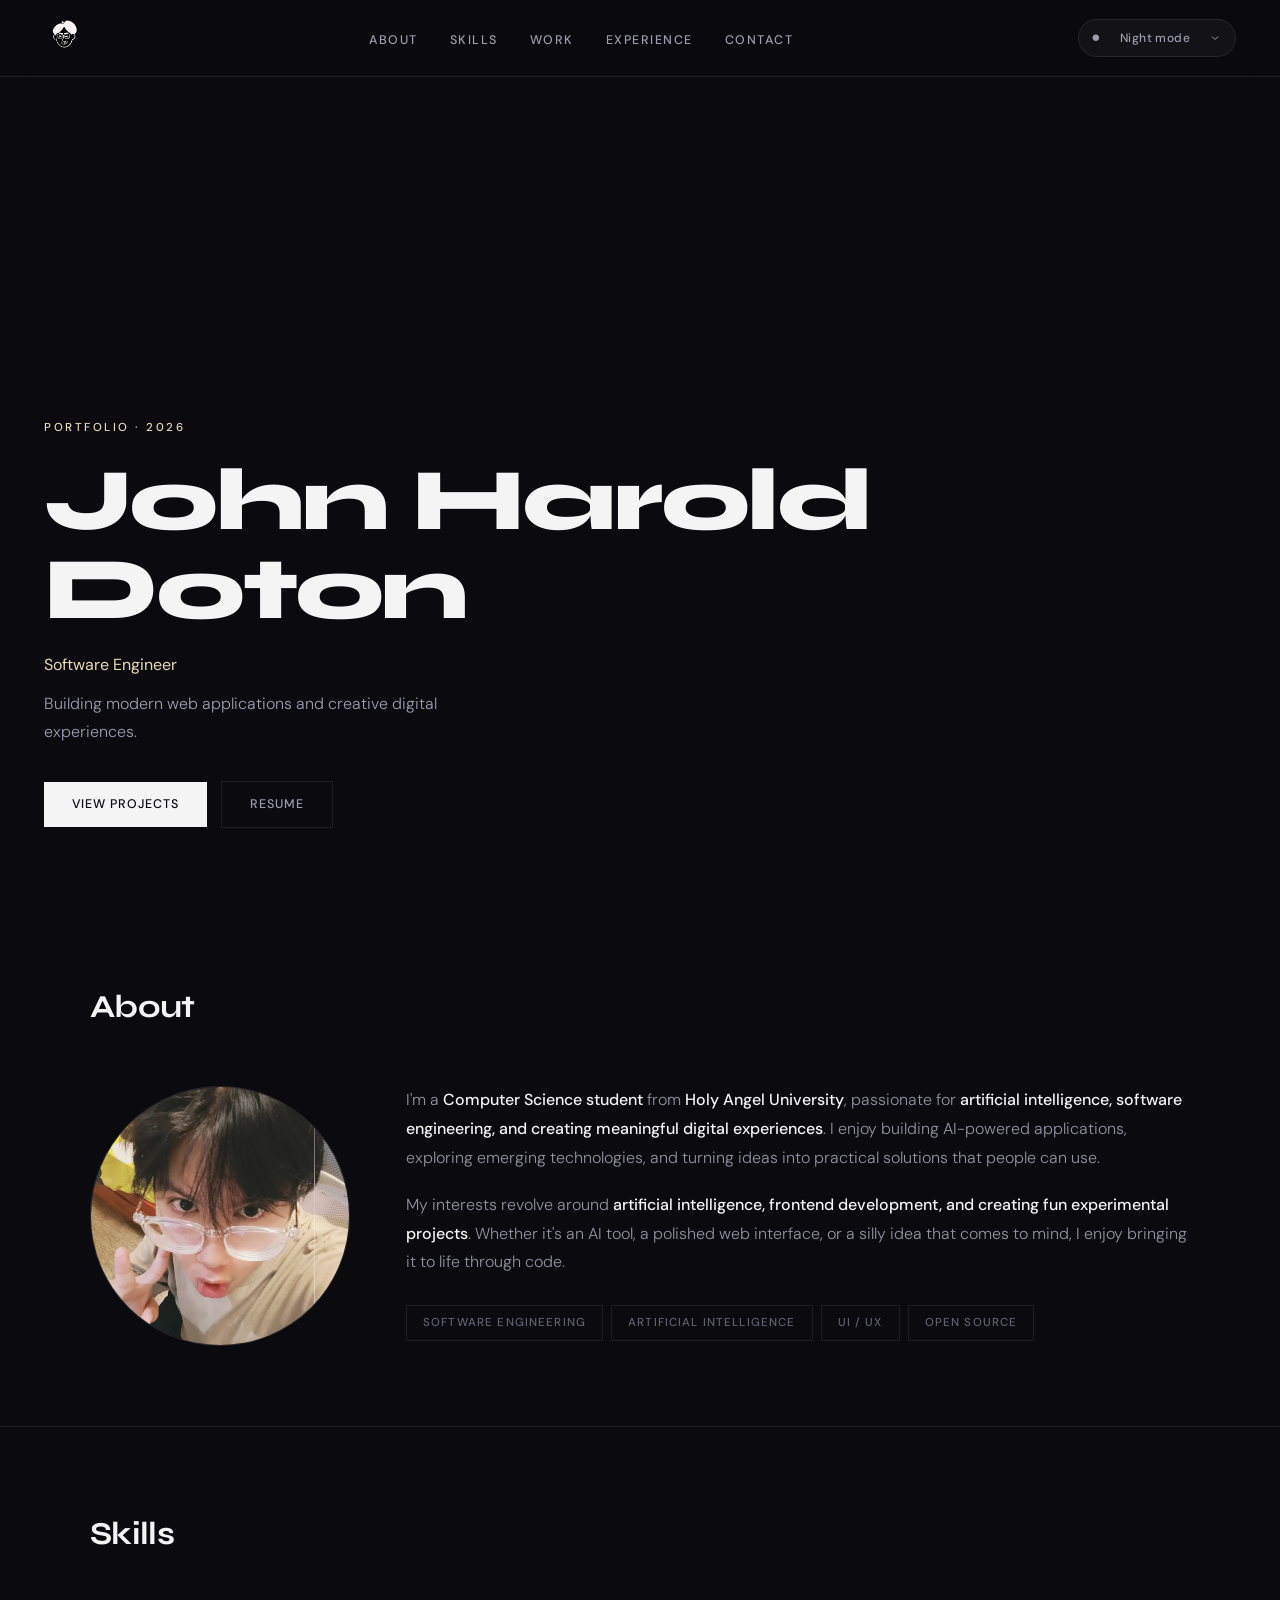
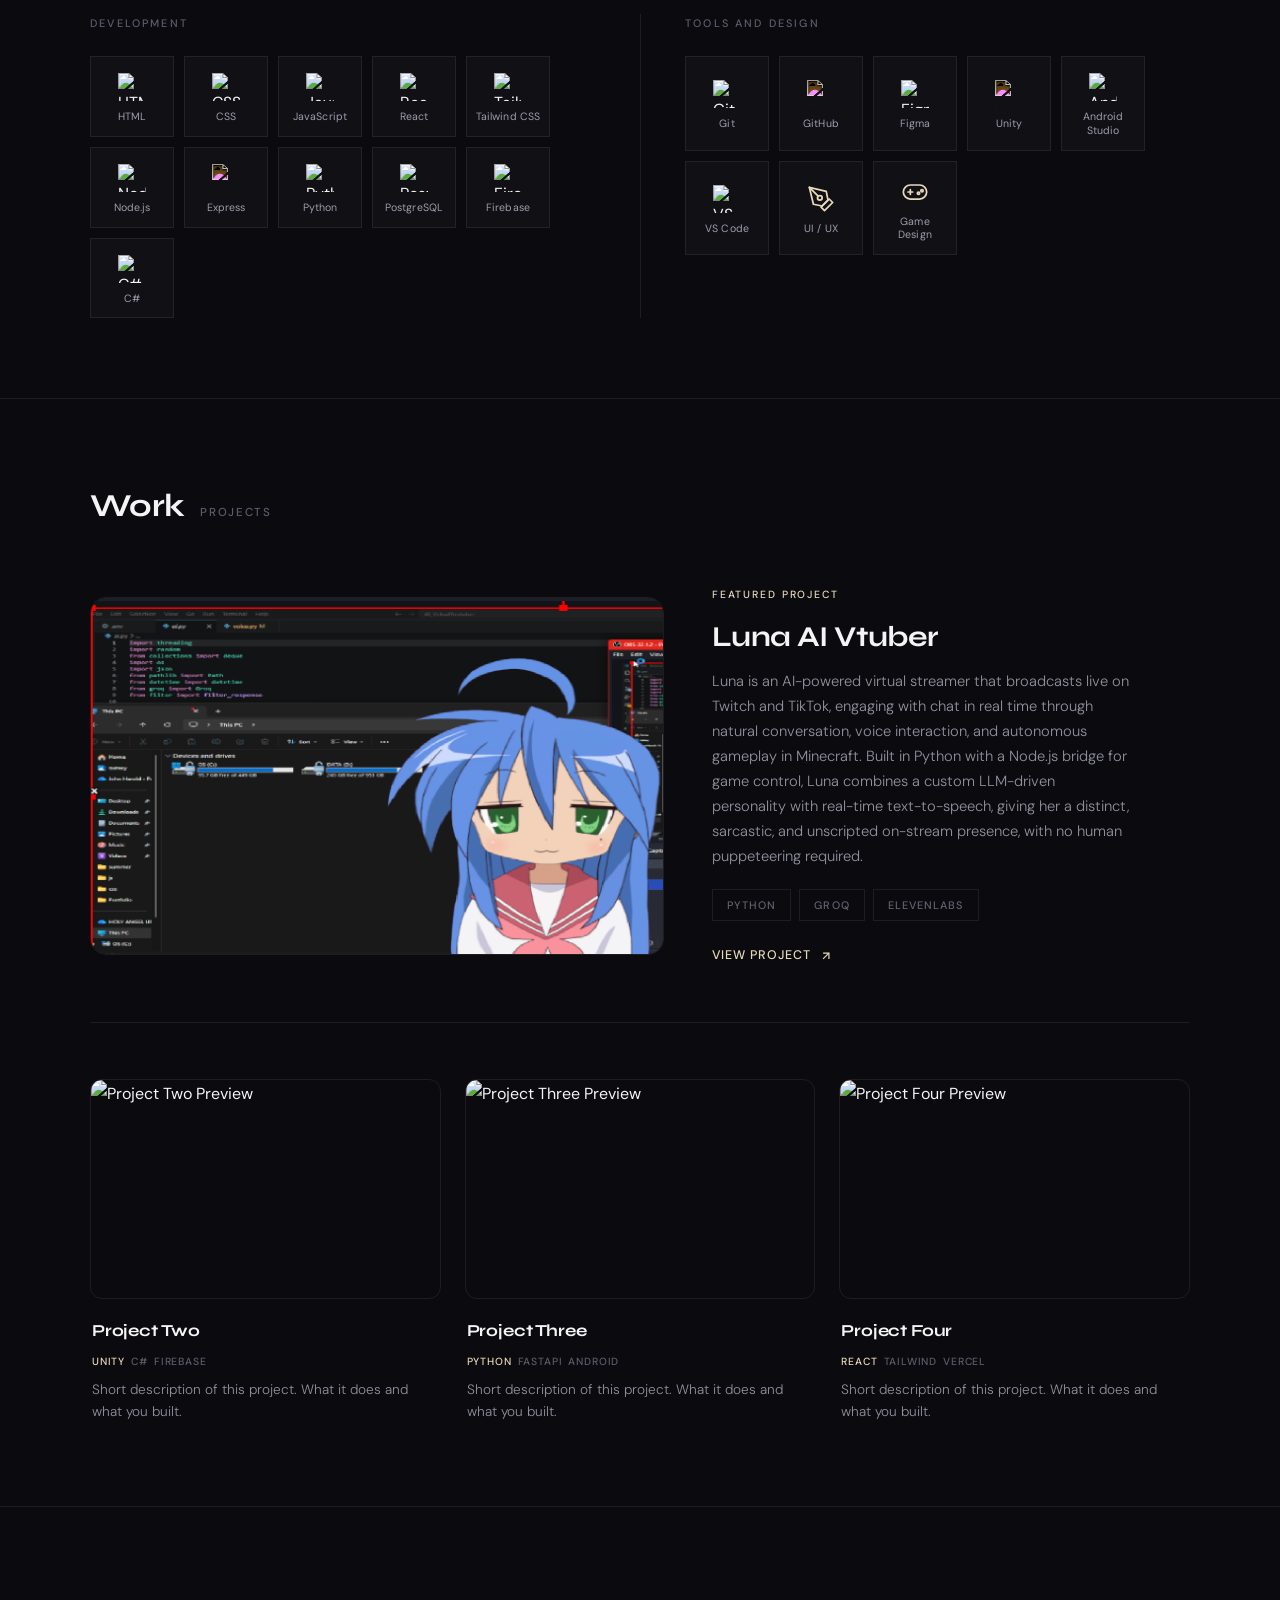
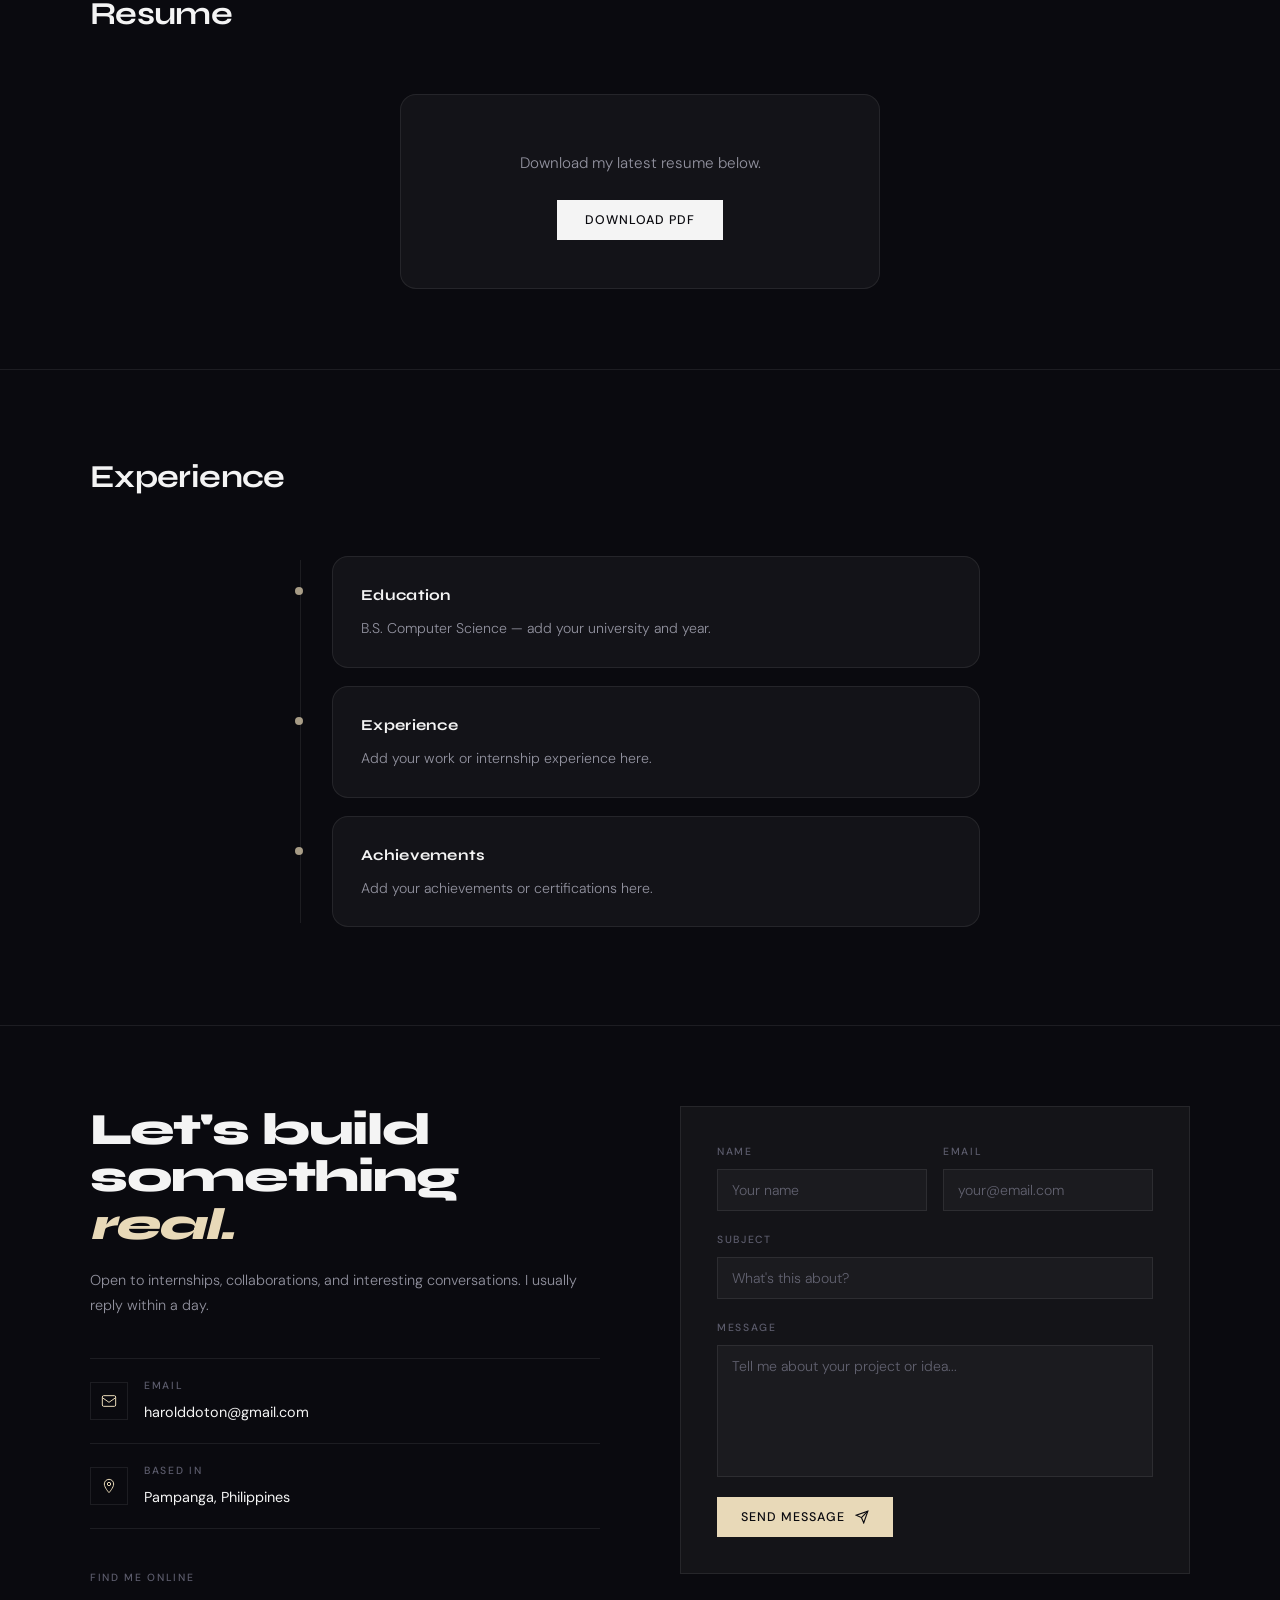
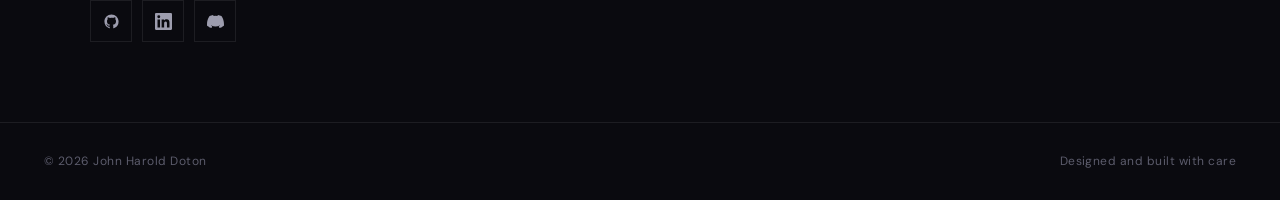
==== index.html @ 836cffdb "finally added a project" ====
<!DOCTYPE html>
<html lang="en">
<head>
  <meta charset="UTF-8">
  <meta name="viewport" content="width=device-width, initial-scale=1.0">
  <title>John Harold Doton · Portfolio</title>
  <link rel="stylesheet" href="css/styles.css">
<base target="_blank">
</head>
<body>

  <div id="loader" style="position:fixed;inset:0;background:#0a0a0f;display:flex;align-items:center;justify-content:center;z-index:99999;transition:opacity .5s;">
    <span style="font-family:'Syne',sans-serif;font-size:.9rem;letter-spacing:.35em;color:#E8D9B8;text-transform:uppercase;">Loading</span>
  </div>
<!-- hi -->
  <header>
    <div class="logo">
    <a href="#hero">
        <img src="assets/my-notion-face-transparent.png" alt="John Harold Doton Logo">
    </a>
</div>
    <nav>
      <ul>
        <li><a href="#about">About</a></li>
        <li><a href="#skills">Skills</a></li>
        <li><a href="#work">Work</a></li>
        <li><a href="#experience">Experience</a></li>
        <li><a href="#contact">Contact</a></li>
      </ul>
    </nav>
    <div class="nav-right">
      <div class="theme-dropdown" id="themeDropdown">
        <button class="theme-dd-toggle" id="themeToggle" type="button" aria-haspopup="listbox" aria-expanded="false">
          <span class="theme-dd-icon" id="themeIcon"></span>
          <span class="theme-dd-label" id="themeLabel">Night mode</span>
          <svg class="theme-dd-caret" viewBox="0 0 24 24" fill="none" stroke="currentColor" stroke-width="2"><path d="M6 9l6 6 6-6"/></svg>
        </button>
        <ul class="theme-dd-menu" id="themeMenu" role="listbox">
          <li role="option" data-theme="dark" class="theme-dd-option"><span></span>Night mode</li>
          <li role="option" data-theme="white" class="theme-dd-option"><span></span>Day mode</li>
          <li role="option" data-theme="sunset" class="theme-dd-option"><span></span>Sunset mode</li>
        </ul>
      </div>
    </div>
  </header>

  <section id="hero">
    <div>
      <p class="hero-tag">Portfolio · 2026</p>
      <h1>John Harold<br>Doton</h1>
      <p class="hero-sub"><span id="typing"></span></p>
      <p class="hero-sub" style="margin-top:12px;">Building modern web applications and creative digital experiences.</p>
      <div class="hero-row">
        <a href="#work" class="btn-solid">View projects</a>
        <a href="assets/resume.pdf" class="btn-line">Resume</a>
      </div>
    </div>
  </section>

  <section id="about">
    <div class="container">
      <div class="sec-head"><h2 class="sec-title">About</h2></div>
      <div class="about-grid reveal">
        <div class="avatar">
          <img src="assets/HAROLDPHOTO1.jpg" alt="John Harold Doton" onerror="this.style.display='none';this.parentElement.textContent='JD'">
        </div>
        <div class="about-body">
          <p>I'm a <strong>Computer Science student</strong> from <strong>Holy Angel University</strong>, passionate for <strong>artificial intelligence, software engineering, and creating meaningful digital experiences</strong>. I enjoy building AI-powered applications, exploring emerging technologies, and turning ideas into practical solutions that people can use.</p>
          <p>My interests revolve around <strong>artificial intelligence, frontend development, and creating fun experimental projects</strong>. Whether it's an AI tool, a polished web interface, or a silly idea that comes to mind, I enjoy bringing it to life through code.
</p>
          <div class="tagstrip">
            <span class="tag">Software Engineering</span>
           
            <span class="tag">Artificial Intelligence</span>
            <span class="tag">UI / UX</span>
            <span class="tag">Open Source</span>
          </div>
        </div>
      </div>
    </div>
  </section>

  <section id="skills">
    <div class="container">
      <div class="sec-head"><h2 class="sec-title">Skills</h2></div>
      <div class="skills-cols reveal">
        <div class="skills-col">
          <span class="col-label">Development</span>
          <div class="skill-flow">
            <div class="skill"><img class="skill-icon" src="https://cdn.jsdelivr.net/gh/devicons/devicon/icons/html5/html5-original.svg" alt="HTML" loading="lazy"><span>HTML</span></div>
            <div class="skill"><img class="skill-icon" src="https://cdn.jsdelivr.net/gh/devicons/devicon/icons/css3/css3-original.svg" alt="CSS" loading="lazy"><span>CSS</span></div>
            <div class="skill"><img class="skill-icon" src="https://cdn.jsdelivr.net/gh/devicons/devicon/icons/javascript/javascript-original.svg" alt="JavaScript" loading="lazy"><span>JavaScript</span></div>
            <div class="skill"><img class="skill-icon" src="https://cdn.jsdelivr.net/gh/devicons/devicon/icons/react/react-original.svg" alt="React" loading="lazy"><span>React</span></div>
            <div class="skill"><img class="skill-icon" src="https://cdn.jsdelivr.net/gh/devicons/devicon/icons/tailwindcss/tailwindcss-original.svg" alt="Tailwind CSS" loading="lazy"><span>Tailwind CSS</span></div>
            <div class="skill"><img class="skill-icon" src="https://cdn.jsdelivr.net/gh/devicons/devicon/icons/nodejs/nodejs-original.svg" alt="Node.js" loading="lazy"><span>Node.js</span></div>
            <div class="skill"><img class="skill-icon mono" src="https://cdn.jsdelivr.net/gh/devicons/devicon/icons/express/express-original.svg" alt="Express" loading="lazy"><span>Express</span></div>
            <div class="skill"><img class="skill-icon" src="https://cdn.jsdelivr.net/gh/devicons/devicon/icons/python/python-original.svg" alt="Python" loading="lazy"><span>Python</span></div>
            <div class="skill"><img class="skill-icon" src="https://cdn.jsdelivr.net/gh/devicons/devicon/icons/postgresql/postgresql-original.svg" alt="PostgreSQL" loading="lazy"><span>PostgreSQL</span></div>
            <div class="skill"><img class="skill-icon" src="https://cdn.jsdelivr.net/gh/devicons/devicon/icons/firebase/firebase-plain.svg" alt="Firebase" loading="lazy"><span>Firebase</span></div>
            <div class="skill"><img class="skill-icon" src="https://cdn.jsdelivr.net/gh/devicons/devicon/icons/csharp/csharp-original.svg" alt="C#" loading="lazy"><span>C#</span></div>
          </div>
        </div>
        <div class="skills-col">
          <span class="col-label">Tools and design</span>
          <div class="skill-flow">
            <div class="skill"><img class="skill-icon" src="https://cdn.jsdelivr.net/gh/devicons/devicon/icons/git/git-original.svg" alt="Git" loading="lazy"><span>Git</span></div>
            <div class="skill"><img class="skill-icon mono" src="https://cdn.jsdelivr.net/gh/devicons/devicon/icons/github/github-original.svg" alt="GitHub" loading="lazy"><span>GitHub</span></div>
            <div class="skill"><img class="skill-icon" src="https://cdn.jsdelivr.net/gh/devicons/devicon/icons/figma/figma-original.svg" alt="Figma" loading="lazy"><span>Figma</span></div>
            <div class="skill"><img class="skill-icon mono" src="https://cdn.jsdelivr.net/gh/devicons/devicon/icons/unity/unity-original.svg" alt="Unity" loading="lazy"><span>Unity</span></div>
            <div class="skill"><img class="skill-icon" src="https://cdn.jsdelivr.net/gh/devicons/devicon/icons/androidstudio/androidstudio-original.svg" alt="Android Studio" loading="lazy"><span>Android Studio</span></div>
            <div class="skill"><img class="skill-icon" src="https://cdn.jsdelivr.net/gh/devicons/devicon/icons/vscode/vscode-original.svg" alt="VS Code" loading="lazy"><span>VS Code</span></div>
            <div class="skill">
              <svg class="skill-icon skill-icon-svg" viewBox="0 0 24 24" fill="none" stroke="currentColor" stroke-width="1.5" stroke-linecap="round" stroke-linejoin="round"><path d="M12 19l7-7 3 3-7 7-3-3z"/><path d="M18 13l-1.5-7.5L2 2l3.5 14.5L13 18l5-5z"/><path d="M2 2l7.586 7.586"/><circle cx="11" cy="11" r="2"/></svg>
              <span>UI / UX</span>
            </div>
            <div class="skill">
              <svg class="skill-icon skill-icon-svg" viewBox="0 0 24 24" fill="none" stroke="currentColor" stroke-width="1.5" stroke-linecap="round" stroke-linejoin="round"><rect x="2" y="6" width="20" height="12" rx="6"/><line x1="6" y1="12" x2="10" y2="12"/><line x1="8" y1="10" x2="8" y2="14"/><circle cx="15" cy="13" r="1"/><circle cx="18" cy="11" r="1"/></svg>
              <span>Game Design</span>
            </div>
          </div>
        </div>
      </div>
    </div>
  </section>

  <section id="work">
    <div class="container">
      <div class="sec-head"><h2 class="sec-title">Work</h2><span class="sec-note">Projects</span></div>

      <!-- FEATURED PROJECT -->
      <div class="project-featured reveal">
        <a href="https://your-flag-project-link.com" target="_blank" class="project-featured-img">
          <img src="assets/FlagProject.png" alt="Flag Project Preview" loading="lazy">
        </a>
        <div class="project-featured-content">
          <span class="project-featured-label">Featured Project</span>
          <h3 class="project-featured-title">Luna AI Vtuber</h3>
          <p class="project-featured-desc">Luna is an AI-powered virtual streamer that broadcasts live on Twitch and TikTok, engaging with chat in real time through natural conversation, voice interaction, and autonomous gameplay in Minecraft. Built in Python with a Node.js bridge for game control, Luna combines a custom LLM-driven personality with real-time text-to-speech, giving her a distinct, sarcastic, and unscripted on-stream presence, with no human puppeteering required.</p>
          <div class="project-featured-tags">
            <span class="project-featured-tag">Python</span>
            <span class="project-featured-tag">Groq</span>
            <span class="project-featured-tag">ElevenLabs</span>
          </div>
          <a href="https://your-flag-project-link.com" target="_blank" class="project-featured-link">
            View project
            <svg viewBox="0 0 24 24" fill="none" stroke="currentColor" stroke-width="2"><path d="M7 17L17 7"/><path d="M7 7h10v10"/></svg>
          </a>
        </div>
      </div>

      <!-- PROJECT GRID -->
      <div class="project-grid reveal">
        <a href="https://project-two-link.com" target="_blank" class="project-card">
          <div class="project-card-img">
            <img src="assets/project-2.png" alt="Project Two Preview" loading="lazy">
          </div>
          <div class="project-card-body">
            <h4 class="project-card-title">Project Two</h4>
            <div class="project-card-tags">
              <span class="project-card-tag accent">Unity</span>
              <span class="project-card-tag">C#</span>
              <span class="project-card-tag">Firebase</span>
            </div>
            <p class="project-card-desc">Short description of this project. What it does and what you built.</p>
          </div>
        </a>

        <a href="https://project-three-link.com" target="_blank" class="project-card">
          <div class="project-card-img">
            <img src="assets/project-3.png" alt="Project Three Preview" loading="lazy">
          </div>
          <div class="project-card-body">
            <h4 class="project-card-title">Project Three</h4>
            <div class="project-card-tags">
              <span class="project-card-tag accent">Python</span>
              <span class="project-card-tag">FastAPI</span>
              <span class="project-card-tag">Android</span>
            </div>
            <p class="project-card-desc">Short description of this project. What it does and what you built.</p>
          </div>
        </a>

        <a href="https://project-four-link.com" target="_blank" class="project-card">
          <div class="project-card-img">
            <img src="assets/project-4.png" alt="Project Four Preview" loading="lazy">
          </div>
          <div class="project-card-body">
            <h4 class="project-card-title">Project Four</h4>
            <div class="project-card-tags">
              <span class="project-card-tag accent">React</span>
              <span class="project-card-tag">Tailwind</span>
              <span class="project-card-tag">Vercel</span>
            </div>
            <p class="project-card-desc">Short description of this project. What it does and what you built.</p>
          </div>
        </a>
      </div>
    </div>
  </section>

  <section id="resume">
    <div class="container">
      <div class="sec-head"><h2 class="sec-title">Resume</h2></div>
      <div class="resume-card glass reveal">
        <p>Download my latest resume below.</p>
        <a href="assets/resume.pdf" class="btn-solid">Download PDF</a>
      </div>
    </div>
  </section>

  <section id="experience">
    <div class="container">
      <div class="sec-head"><h2 class="sec-title">Experience</h2></div>
      <div class="timeline reveal">
        <div class="tl-item glass">
          <h3>Education</h3>
          <p>B.S. Computer Science — add your university and year.</p>
        </div>
        <div class="tl-item glass">
          <h3>Experience</h3>
          <p>Add your work or internship experience here.</p>
        </div>
        <div class="tl-item glass">
          <h3>Achievements</h3>
          <p>Add your achievements or certifications here.</p>
        </div>
      </div>
    </div>
  </section>

  <section id="contact">
    <div class="container">
      <div class="contact-split">

        <!-- LEFT -->
        <div class="contact-left reveal">
          <h2 class="contact-hed">Let's build<br>something <em>real.</em></h2>
          <p class="contact-sub">Open to internships, collaborations, and interesting conversations. I usually reply within a day.</p>

          <div class="contact-info-list">
            <div class="contact-info-item">
              <div class="contact-info-icon">
                <svg viewBox="0 0 24 24" fill="none" stroke="currentColor" stroke-width="1.5"><rect x="2" y="4" width="20" height="16" rx="2"/><path d="M2 7l10 7 10-7"/></svg>
              </div>
              <div>
                <span class="contact-info-label">Email</span>
                <a href="mailto:harolddoton@gmail.com" class="contact-info-val">harolddoton@gmail.com</a>
              </div>
            </div>
            <div class="contact-info-item">
              <div class="contact-info-icon">
                <svg viewBox="0 0 24 24" fill="none" stroke="currentColor" stroke-width="1.5"><path d="M12 2C8.13 2 5 5.13 5 9c0 5.25 7 13 7 13s7-7.75 7-13c0-3.87-3.13-7-7-7z"/><circle cx="12" cy="9" r="2.5"/></svg>
              </div>
              <div>
                <span class="contact-info-label">Based in</span>
                <span class="contact-info-val">Pampanga, Philippines</span>
              </div>
            </div>
          </div>

          <div class="contact-socials-label">Find me online</div>
          <div class="contact-socials">
            <a href="https://github.com/Haruuowo" target="_blank" class="csoc" aria-label="GitHub">
              <svg viewBox="0 0 24 24" fill="currentColor"><path d="M12 2C6.477 2 2 6.484 2 12.017c0 4.425 2.865 8.18 6.839 9.504.5.092.682-.217.682-.483 0-.237-.008-.868-.013-1.703-2.782.605-3.369-1.343-3.369-1.343-.454-1.158-1.11-1.466-1.11-1.466-.908-.62.069-.608.069-.608 1.003.07 1.531 1.032 1.531 1.032.892 1.53 2.341 1.088 2.91.832.092-.647.35-1.088.636-1.338-2.22-.253-4.555-1.113-4.555-4.951 0-1.093.39-1.988 1.029-2.688-.103-.253-.446-1.272.098-2.65 0 0 .84-.27 2.75 1.026A9.564 9.564 0 0112 6.844c.85.004 1.705.115 2.504.337 1.909-1.296 2.747-1.027 2.747-1.027.546 1.379.202 2.398.1 2.651.64.7 1.028 1.595 1.028 2.688 0 3.848-2.339 4.695-4.566 4.943.359.309.678.92.678 1.855 0 1.338-.012 2.419-.012 2.747 0 .268.18.58.688.482A10.019 10.019 0 0022 12.017C22 6.484 17.522 2 12 2z"/></svg>
            </a>
            <a href="https://www.linkedin.com/in/harold-doton-606b18317/" target="_blank" class="csoc" aria-label="LinkedIn">
              <svg viewBox="0 0 24 24" fill="currentColor"><path d="M20.447 20.452h-3.554v-5.569c0-1.328-.027-3.037-1.852-3.037-1.853 0-2.136 1.445-2.136 2.939v5.667H9.351V9h3.414v1.561h.046c.477-.9 1.637-1.85 3.37-1.85 3.601 0 4.267 2.37 4.267 5.455v6.286zM5.337 7.433a2.062 2.062 0 01-2.063-2.065 2.064 2.064 0 112.063 2.065zm1.782 13.019H3.555V9h3.564v11.452zM22.225 0H1.771C.792 0 0 .774 0 1.729v20.542C0 23.227.792 24 1.771 24h20.451C23.2 24 24 23.227 24 22.271V1.729C24 .774 23.2 0 22.222 0h.003z"/></svg>
            </a>
            <a href="https://discord.com/users/kairuuowo" target="_blank" class="csoc" aria-label="Discord">
              <svg viewBox="0 0 24 24" fill="currentColor"><path d="M20.317 4.37a19.791 19.791 0 00-4.885-1.515.074.074 0 00-.079.037c-.21.375-.444.864-.608 1.25a18.27 18.27 0 00-5.487 0 12.64 12.64 0 00-.617-1.25.077.077 0 00-.079-.037A19.736 19.736 0 003.677 4.37a.07.07 0 00-.032.027C.533 9.046-.32 13.58.099 18.057a.082.082 0 00.031.057 19.9 19.9 0 005.993 3.03.078.078 0 00.084-.028 14.09 14.09 0 001.226-1.994.076.076 0 00-.041-.106 13.107 13.107 0 01-1.872-.892.077.077 0 01-.008-.128 10.2 10.2 0 00.372-.292.074.074 0 01.077-.01c3.928 1.793 8.18 1.793 12.062 0a.074.074 0 01.078.01c.12.098.246.198.373.292a.077.077 0 01-.006.127 12.299 12.299 0 01-1.873.892.077.077 0 00-.041.107c.36.698.772 1.362 1.225 1.993a.076.076 0 00.084.028 19.839 19.839 0 006.002-3.03.077.077 0 00.032-.054c.5-5.177-.838-9.674-3.549-13.66a.061.061 0 00-.031-.03z"/></svg>
            </a>
          </div>
        </div>

        <!-- RIGHT FORM -->
        <form class="contact-right reveal" id="contactForm">
          <div class="form-row">
            <div class="form-group">
              <label for="fname">Name</label>
              <input type="text" id="fname" placeholder="Your name" autocomplete="off">
            </div>
            <div class="form-group">
              <label for="femail">Email</label>
              <input type="email" id="femail" placeholder="your@email.com" autocomplete="off">
            </div>
          </div>
          <div class="form-group">
            <label for="fsubject">Subject</label>
            <input type="text" id="fsubject" placeholder="What's this about?" autocomplete="off">
          </div>
          <div class="form-group">
            <label for="fmsg">Message</label>
            <textarea id="fmsg" rows="6" placeholder="Tell me about your project or idea..."></textarea>
          </div>
          <div class="form-footer">
            <button type="submit" class="btn-send">
              Send message
              <svg viewBox="0 0 24 24" fill="none" stroke="currentColor" stroke-width="2"><path d="M22 2L11 13"/><path d="M22 2L15 22 11 13 2 9l20-7z"/></svg>
            </button>
            <span class="form-status" id="formStatus"></span>
          </div>
        </form>

      </div>
    </div>
  </section>

  <footer>
    <span>© 2026 John Harold Doton</span>
    <span>Designed and built with care</span>
  </footer>

  <button id="backToTop">↑</button>
  <script src="js/script.js"></script>
</body>
</html>
---- css/styles.css ----
/* =============================================
   JOHN HAROLD DOTON · PORTFOLIO
   Dark Gloss · Warm Gold Edition + Light Mode
============================================= */

@import url('https://fonts.googleapis.com/css2?family=Syne:wght@600;700;800&family=DM+Sans:ital,wght@0,300;0,400;0,500;1,300&display=swap');

*, *::before, *::after { box-sizing: border-box; margin: 0; padding: 0; }
html { scroll-behavior: smooth; }
ul { list-style: none; }
a { color: inherit; text-decoration: none; }

/* ---------- DARK TOKENS (default) ---------- */
:root {
  --bg:     #0a0a0f;
  --white:  #f4f4f4;
  --muted:  #9d9dae;
  --dim:    #92929f;
  --faint:  #61616f;
  --darker: #5c5c6c;
  --gold:   #E8D9B8;
  --glass:  rgba(255,255,255,.04);
  --border: rgba(255,255,255,.08);
  --bdgold: rgba(232,217,184,.25);
  --header-bg: rgba(10,10,15,.7);
  --hero-img: url("https://mir-s3-cdn-cf.behance.net/project_modules/1400/7522e669919411.5b917a07ed3e0.jpg");
  --hero-grad: linear-gradient(to top, rgba(10,10,15,1) 0%, rgba(10,10,15,1) 8%, rgba(10,10,15,.55) 45%, rgba(10,10,15,.2) 100%);
  --skill-bg: rgba(255,255,255,.025);
}

/* ---------- WHITE THEME (soft, warm — not stark white) ---------- */
body.theme-white {
  --bg:        #D8D4CA;
  --white:     #1c1c1a;
  --muted:     #5a5a50;
  --dim:       #4a4a40;
  --faint:     #8c8c80;
  --darker:    #787870;
  --gold:      #7a4e24;
  --glass:     rgba(0,0,0,.04);
  --border:    rgba(0,0,0,.1);
  --bdgold:    rgba(122,78,36,.3);
  --header-bg: rgba(216,212,202,.92);
  --hero-img:  url("../assets/backgroundimage.png");
  --hero-grad: linear-gradient(to top, rgba(216,212,202,1) 0%, rgba(216,212,202,1) 5%, rgba(216,212,202,.45) 18%, rgba(216,212,202,.1) 35%, rgba(216,212,202,0) 55%, rgba(216,212,202,0) 100%);
  --skill-bg:  rgba(0,0,0,.03);
}

/* ---------- SUNSET THEME ---------- */
body.theme-sunset {
  --bg:        #1E1A16;
  --white:     #F5F0E8;
  --muted:     #B8A898;
  --dim:       #A89888;
  --faint:     #887A6E;
  --darker:    #6A6056;
  --gold:      #C9A96E;
  --glass:     rgba(255,255,255,.05);
  --border:    rgba(255,255,255,.1);
  --bdgold:    rgba(201,169,110,.3);
  --header-bg: rgba(30,26,22,.85);
  --hero-img:  url("https://mir-s3-cdn-cf.behance.net/project_modules/1400/4f118569919411.5b917a07e38b1.jpg");
  --hero-grad: linear-gradient(to top, rgba(30,26,22,1) 0%, rgba(30,26,22,1) 8%, rgba(30,26,22,.55) 45%, rgba(30,26,22,.1) 100%);
  --skill-bg:  rgba(255,255,255,.04);
}

body {
  font-family: 'DM Sans', sans-serif;
  font-weight: 400;
  background: var(--bg);
  color: var(--white);
  overflow-x: hidden;
  line-height: 1.7;
  transition: background .4s, color .4s;
}

/* ---------- THEME DROPDOWN ---------- */
.theme-dropdown { position: relative; flex-shrink: 0; }
.theme-dd-toggle {
  display: flex; align-items: center; gap: 9px;
  height: 38px;
  min-width: 148px;
  padding: 0 14px 0 12px;
  border-radius: 19px;
  border: 1px solid var(--border);
  background: var(--glass);
  color: var(--muted);
  font-family: 'DM Sans', sans-serif;
  font-size: .75rem; font-weight: 500;
  letter-spacing: .04em;
  cursor: pointer;
  transition: border-color .2s, color .2s, background .2s;
  white-space: nowrap;
}
.theme-dd-toggle:hover,
.theme-dropdown.open .theme-dd-toggle { border-color: var(--gold); color: var(--gold); }
.theme-dd-icon { font-size: .95rem; line-height: 1; }
.theme-dd-caret {
  width: 12px; height: 12px;
  transition: transform .25s;
}
.theme-dropdown.open .theme-dd-caret { transform: rotate(180deg); }

.theme-dd-menu {
  position: absolute;
  top: calc(100% + 8px);
  right: 0;
  min-width: 160px;
  background: var(--header-bg);
  backdrop-filter: blur(20px);
  border: 1px solid var(--border);
  border-radius: 12px;
  padding: 6px;
  opacity: 0;
  transform: translateY(-6px);
  pointer-events: none;
  transition: opacity .18s ease, transform .18s ease;
  z-index: 950;
}
.theme-dropdown.open .theme-dd-menu {
  opacity: 1;
  transform: translateY(0);
  pointer-events: auto;
}
.theme-dd-option {
  display: flex; align-items: center; gap: 10px;
  padding: 9px 12px;
  border-radius: 8px;
  font-size: .8rem; font-weight: 400;
  color: var(--muted);
  cursor: pointer;
  transition: background .15s, color .15s;
}
.theme-dd-option span { font-size: .95rem; line-height: 1; }
.theme-dd-option:hover { background: var(--glass); color: var(--gold); }
.theme-dd-option.active { color: var(--gold); }

/* ---------- THEME-SPECIFIC OVERRIDES ---------- */
body.theme-white .btn-solid { background: #1c1c1a; color: #EDEAE2; }
body.theme-white .btn-solid:hover { background: #8a5a2e; color: #EDEAE2; }
body.theme-sunset .btn-solid { background: #F5F0E8; color: #1E1A16; }
body.theme-sunset .btn-solid:hover { background: #C9A96E; color: #1E1A16; }




/* ---------- THEME SWITCH ANIMATION ---------- */
body.theme-switching {
  transition: background 0.6s cubic-bezier(0.4, 0, 0.2, 1),
              color 0.6s cubic-bezier(0.4, 0, 0.2, 1);
}

body.theme-switching header {
  transition: background 0.6s cubic-bezier(0.4, 0, 0.2, 1),
              border-color 0.6s cubic-bezier(0.4, 0, 0.2, 1),
              box-shadow 0.6s cubic-bezier(0.4, 0, 0.2, 1);
}

body.theme-switching section {
  transition: border-color 0.6s cubic-bezier(0.4, 0, 0.2, 1);
}

body.theme-switching .glass,
body.theme-switching .tl-item.glass {
  transition: border-color 0.6s cubic-bezier(0.4, 0, 0.2, 1),
              background 0.6s cubic-bezier(0.4, 0, 0.2, 1),
              transform 0.25s;
}

body.theme-switching .skill {
  transition: border-color 0.6s cubic-bezier(0.4, 0, 0.2, 1),
              background 0.6s cubic-bezier(0.4, 0, 0.2, 1),
              transform 0.2s;
}

body.theme-switching .tag {
  transition: border-color 0.6s cubic-bezier(0.4, 0, 0.2, 1),
              color 0.6s cubic-bezier(0.4, 0, 0.2, 1);
}

body.theme-switching .btn-solid,
body.theme-switching .btn-line,
body.theme-switching .btn-send {
  transition: background 0.6s cubic-bezier(0.4, 0, 0.2, 1),
              color 0.6s cubic-bezier(0.4, 0, 0.2, 1),
              border-color 0.6s cubic-bezier(0.4, 0, 0.2, 1),
              opacity 0.2s, transform 0.2s;
}

body.theme-switching .form-group input,
body.theme-switching .form-group textarea {
  transition: border-color 0.6s cubic-bezier(0.4, 0, 0.2, 1),
              background 0.6s cubic-bezier(0.4, 0, 0.2, 1),
              color 0.6s cubic-bezier(0.4, 0, 0.2, 1);
}

body.theme-switching .csoc,
body.theme-switching .contact-info-icon {
  transition: border-color 0.6s cubic-bezier(0.4, 0, 0.2, 1),
              color 0.6s cubic-bezier(0.4, 0, 0.2, 1),
              transform 0.2s;
}

body.theme-switching #backToTop {
  transition: opacity 0.3s, border-color 0.6s cubic-bezier(0.4, 0, 0.2, 1),
              color 0.6s cubic-bezier(0.4, 0, 0.2, 1),
              background 0.6s cubic-bezier(0.4, 0, 0.2, 1);
}

body.theme-switching nav a,
body.theme-switching .sec-title,
body.theme-switching .work-title,
body.theme-switching .tl-item h3,
body.theme-switching .contact-hed,
body.theme-switching .contact-info-val,
body.theme-switching .form-group label,
body.theme-switching .form-status,
body.theme-switching footer span {
  transition: color 0.6s cubic-bezier(0.4, 0, 0.2, 1);
}

body.theme-switching .hero-tag,
body.theme-switching .sec-note,
body.theme-switching .col-label,
body.theme-switching .work-tag,
body.theme-switching .work-desc,
body.theme-switching .tl-item p,
body.theme-switching .contact-sub,
body.theme-switching .contact-info-label,
body.theme-switching .contact-socials-label,
body.theme-switching .muted-text {
  transition: color 0.6s cubic-bezier(0.4, 0, 0.2, 1);
}

body.theme-switching .work-item {
  transition: border-color 0.6s cubic-bezier(0.4, 0, 0.2, 1);
}

body.theme-switching .work-arrow {
  transition: color 0.6s cubic-bezier(0.4, 0, 0.2, 1), transform 0.2s;
}

body.theme-switching .avatar {
  transition: background 0.6s cubic-bezier(0.4, 0, 0.2, 1),
              border-color 0.6s cubic-bezier(0.4, 0, 0.2, 1);
}

body.theme-switching .about-body p {
  transition: color 0.6s cubic-bezier(0.4, 0, 0.2, 1);
}

body.theme-switching .about-body p strong {
  transition: color 0.6s cubic-bezier(0.4, 0, 0.2, 1);
}

body.theme-switching .skill span {
  transition: color 0.6s cubic-bezier(0.4, 0, 0.2, 1);
}

body.theme-switching .skill-icon-svg {
  transition: color 0.6s cubic-bezier(0.4, 0, 0.2, 1);
}

body.theme-switching .theme-dd-toggle,
body.theme-switching .theme-dd-menu {
  transition: border-color 0.6s cubic-bezier(0.4, 0, 0.2, 1),
              color 0.6s cubic-bezier(0.4, 0, 0.2, 1),
              background 0.6s cubic-bezier(0.4, 0, 0.2, 1);
}

body.theme-switching .theme-dd-option {
  transition: background 0.15s, color 0.6s cubic-bezier(0.4, 0, 0.2, 1);
}

/* Hero image transition */
body.theme-switching #hero {
  transition: background 0.8s cubic-bezier(0.4, 0, 0.2, 1);
}


/* ---------- THEME SWITCH FLASH EFFECT ---------- */
body::before {
  content: '';
  position: fixed;
  inset: 0;
  pointer-events: none;
  z-index: 99998;
  opacity: 0;
  background: var(--bg);
  transition: opacity 0.3s ease;
}

body.theme-flash::before {
  opacity: 1;
}

body.theme-flash-out::before {
  opacity: 0;
  transition: opacity 0.4s ease;
}

/* ---------- NAV ---------- */
header {
  position: fixed; top: 0; left: 0; width: 100%;
  display: flex; align-items: center; justify-content: space-between;
  padding: 14px 44px;
  border-bottom: 1px solid var(--border);
  backdrop-filter: blur(20px);
  background: var(--header-bg);
  z-index: 900;
  transition: box-shadow .3s, background .4s, border-color .4s;
}

.logo {
  display: flex;
  align-items: center;
}
.logo img {
  height: 40px;
  width: auto;
  object-fit: contain;
  transition: opacity .2s, transform .2s, filter .4s;
}
body:not(.theme-white):not(.theme-sunset) .logo img { filter: invert(1); }
body.theme-white .logo img { filter: none; }
body.theme-sunset .logo img { filter: none; }
.logo img:hover { opacity: .75; transform: scale(1.06); }

nav ul { display: flex; gap: 32px; }
nav a {
  font-size: .78rem;
  font-weight: 500;
  letter-spacing: .12em;
  text-transform: uppercase;
  color: var(--muted);
  transition: color .2s;
  position: relative;
}
nav a::after {
  content: '';
  position: absolute;
  left: 0; bottom: -4px;
  width: 0; height: 1px;
  background: var(--gold);
  transition: width .25s;
}
nav a:hover, nav a.active { color: var(--gold); }
nav a:hover::after, nav a.active::after { width: 100%; }

.nav-right {
  display: flex; align-items: center; gap: 16px;
}

/* ---------- HERO ---------- */
#hero {
  position: relative;
  min-height: 100vh;
  display: flex;
  flex-direction: column;
  justify-content: flex-end;
  padding: 140px 44px 72px;
  background: var(--hero-grad), var(--hero-img) center 65%/cover no-repeat fixed;
  overflow: hidden;
  border-bottom: none;
  transition: background .5s;
}
.hero-tag {
  font-size: .72rem; font-weight: 500;
  letter-spacing: .22em; text-transform: uppercase;
  color: var(--gold); margin-bottom: 18px;
}
#hero h1 {
  font-family: 'Syne', sans-serif;
  font-weight: 800;
  font-size: clamp(3rem, 7vw, 5.5rem);
  line-height: 1.02;
  letter-spacing: -.03em;
  color: var(--white);
  margin-bottom: 16px;
}
.hero-sub {
  font-size: 1rem; font-weight: 300;
  color: var(--muted); max-width: 480px;
}
#typing { color: var(--gold); font-weight: 400; display: block; min-height: 1.7em; }
.hero-row {
  display: flex; gap: 14px; align-items: center;
  margin-top: 36px;
}
.btn-solid {
  padding: 12px 28px;
  background: var(--white); color: var(--bg);
  font-size: .78rem; font-weight: 500;
  letter-spacing: .08em; text-transform: uppercase;
  border: none; cursor: pointer;
  transition: background .2s, color .2s;
}
.btn-solid:hover { background: var(--gold); color: var(--bg); }
.btn-line {
  padding: 12px 28px;
  border: 1px solid var(--border);
  color: var(--muted);
  font-size: .78rem; font-weight: 500;
  letter-spacing: .08em; text-transform: uppercase;
  background: none; cursor: pointer;
  transition: border-color .2s, color .2s;
}
.btn-line:hover { border-color: var(--gold); color: var(--gold); }

/* ---------- SECTIONS ---------- */
section { padding: 80px 44px; border-bottom: 1px solid var(--border); transition: border-color .4s; }
.container { max-width: 1100px; margin: auto; }
.sec-head { display: flex; align-items: baseline; gap: 16px; margin-bottom: 52px; }
.sec-title {
  font-family: 'Syne', sans-serif;
  font-weight: 700;
  font-size: 2rem;
  letter-spacing: -.02em;
  color: var(--white);
  transition: color .4s;
}
.sec-note {
  font-size: .72rem; font-weight: 500;
  letter-spacing: .14em; text-transform: uppercase;
  color: var(--darker);
}

/* ---------- GLASS ---------- */
.glass {
  background: var(--glass);
  border: 1px solid var(--border);
  border-radius: 16px;
  transition: border-color .25s, transform .25s, background .4s;
}
.glass:hover { border-color: var(--bdgold); transform: translateY(-5px); }

/* ---------- ABOUT ---------- */
.about-grid { display: grid; grid-template-columns: 260px 1fr; gap: 56px; align-items: start; }
.avatar {
  width: 100%; aspect-ratio: 1;
  border-radius: 50%;
  background: var(--glass);
  border: 1px solid var(--border);
  display: flex; align-items: center; justify-content: center;
  font-family: 'Syne', sans-serif;
  font-size: 3rem; font-weight: 800;
  color: var(--darker); letter-spacing: -.04em;
  overflow: hidden;
  transition: background .4s, border-color .4s;
}
.avatar img { width: 100%; height: 100%; object-fit: cover; }
.about-body p { color: var(--dim); font-size: 1rem; font-weight: 300; line-height: 1.8; margin-bottom: 18px; transition: color .4s; }
.about-body p strong { color: var(--white); font-weight: 500; transition: color .4s; }
.tagstrip { display: flex; flex-wrap: wrap; gap: 8px; margin-top: 28px; }
.tag {
  font-size: .72rem; font-weight: 500;
  letter-spacing: .1em; text-transform: uppercase;
  padding: 7px 16px;
  border: 1px solid var(--border);
  color: var(--faint);
  transition: border-color .2s, color .2s; cursor: default;
}
.tag:hover { border-color: var(--gold); color: var(--gold); }

/* ---------- SKILLS ---------- */
.skills-cols { display: grid; grid-template-columns: 1fr 1fr; gap: 0; }
.skills-col { padding: 0 44px 0 0; }
.skills-col:last-child { padding: 0 0 0 44px; border-left: 1px solid var(--border); }
.col-label {
  font-size: .68rem; font-weight: 500;
  letter-spacing: .2em; text-transform: uppercase;
  color: var(--darker); margin-bottom: 24px; display: block;
  transition: color .4s;
}
.skill-flow { display: flex; flex-wrap: wrap; gap: 10px; }
.skill {
  display: flex; flex-direction: column; align-items: center; justify-content: center;
  gap: 9px;
  width: 84px;
  padding: 16px 8px 12px;
  border: 1px solid var(--border);
  background: var(--skill-bg);
  transition: border-color .2s, background .4s, transform .2s; cursor: default;
}
.skill:hover { border-color: var(--bdgold); transform: translateY(-3px); }
.skill-icon { width: 28px; height: 28px; object-fit: contain; flex-shrink: 0; }
.skill-icon-svg { color: var(--gold); }
body:not(.theme-white) .skill-icon.mono { filter: invert(1) brightness(1.7); }
.skill span {
  font-size: .66rem; font-weight: 400;
  letter-spacing: .01em;
  color: var(--muted);
  text-align: center;
  line-height: 1.3;
  transition: color .2s;
}
.skill:hover span { color: var(--gold); }

/* ---------- WORK ---------- */
.work-item {
  display: grid; grid-template-columns: 1fr 40px;
  gap: 16px; align-items: start;
  padding: 32px 0;
  border-top: 1px solid var(--border);
  cursor: pointer;
  transition: border-color .4s;
}
.work-item:first-child { border-top: none; }
.work-title {
  font-family: 'Syne', sans-serif;
  font-size: 1.35rem; font-weight: 700;
  color: var(--white); margin-bottom: 8px; letter-spacing: -.01em;
  transition: color .2s;
}
.work-meta { display: flex; gap: 18px; margin-bottom: 10px; }
.work-tag {
  font-size: .68rem; font-weight: 500;
  letter-spacing: .12em; text-transform: uppercase;
  color: var(--darker); transition: color .4s;
}
.work-tag.accent { color: var(--gold); }
.work-desc { font-size: .9rem; font-weight: 300; color: var(--dim); line-height: 1.65; max-width: 560px; transition: color .4s; }
.work-arrow { font-size: 1.1rem; color: var(--darker); padding-top: 4px; text-align: right; transition: color .2s, transform .2s; }
.work-item:hover .work-title { color: var(--gold); }
.work-item:hover .work-arrow { color: var(--gold); transform: translate(3px, -3px); }

/* ---------- RESUME ---------- */
.resume-card { text-align: center; padding: 56px 40px; max-width: 480px; margin: 0 auto; }
.resume-card p { font-size: .95rem; color: var(--dim); font-weight: 300; margin-bottom: 28px; }

/* ---------- TIMELINE ---------- */
.timeline { max-width: 680px; margin: 0 auto; position: relative; }
.timeline::before {
  content: ''; position: absolute;
  left: 0; top: 4px; bottom: 4px;
  width: 1px; background: var(--border);
  transition: background .4s;
}
.tl-item { margin-left: 32px; margin-bottom: 18px; padding: 26px 28px; position: relative; }
.tl-item::before {
  content: ''; position: absolute;
  left: -38px; top: 30px;
  width: 8px; height: 8px;
  border-radius: 50%;
  background: var(--gold); opacity: .7;
  transition: background .4s;
}
.tl-item h3 {
  font-family: 'Syne', sans-serif;
  font-size: .95rem; font-weight: 700;
  color: var(--white); margin-bottom: 8px; letter-spacing: .02em;
  transition: color .4s;
}
.tl-item p { font-size: .88rem; color: var(--dim); font-weight: 300; transition: color .4s; }

/* ---------- CONTACT ---------- */
.contact-split {
  display: grid;
  grid-template-columns: 1fr 1fr;
  gap: 80px;
  align-items: start;
}
.contact-hed {
  font-family: 'Syne', sans-serif;
  font-weight: 800;
  font-size: clamp(1.8rem, 3.5vw, 2.8rem);
  letter-spacing: -.03em;
  color: var(--white);
  line-height: 1.05;
  margin-bottom: 20px;
  transition: color .4s;
}
.contact-hed em { font-style: italic; color: var(--gold); }
.contact-sub {
  font-size: .9rem; font-weight: 300;
  color: var(--dim); line-height: 1.75;
  margin-bottom: 40px; transition: color .4s;
}

/* info list */
.contact-info-list { display: flex; flex-direction: column; gap: 0; margin-bottom: 40px; }
.contact-info-item {
  display: flex; align-items: center; gap: 16px;
  padding: 18px 0;
  border-top: 1px solid var(--border);
}
.contact-info-item:last-child { border-bottom: 1px solid var(--border); }
.contact-info-icon {
  width: 38px; height: 38px;
  border: 1px solid var(--border);
  display: flex; align-items: center; justify-content: center;
  flex-shrink: 0;
  transition: border-color .2s;
}
.contact-info-icon svg { width: 16px; height: 16px; color: var(--gold); }
.contact-info-label {
  display: block;
  font-size: .65rem; font-weight: 500;
  letter-spacing: .16em; text-transform: uppercase;
  color: var(--darker); margin-bottom: 3px;
}
.contact-info-val {
  font-size: .9rem; font-weight: 400;
  color: var(--white); transition: color .2s;
}
a.contact-info-val:hover { color: var(--gold); }

/* socials */
.contact-socials-label {
  font-size: .65rem; font-weight: 500;
  letter-spacing: .16em; text-transform: uppercase;
  color: var(--darker); margin-bottom: 14px;
}
.contact-socials { display: flex; gap: 10px; }
.csoc {
  width: 42px; height: 42px;
  border: 1px solid var(--border);
  display: flex; align-items: center; justify-content: center;
  color: var(--muted);
  transition: border-color .2s, color .2s, transform .2s;
}
.csoc svg { width: 17px; height: 17px; }
.csoc:hover { border-color: var(--gold); color: var(--gold); transform: translateY(-3px); }

/* form side */
.contact-right {
  background: var(--glass);
  border: 1px solid var(--border);
  padding: 36px;
  display: flex;
  flex-direction: column;
  gap: 20px;
  transition: border-color .4s, background .4s;
}

/* form fields */
.form-row { display: grid; grid-template-columns: 1fr 1fr; gap: 16px; }
.form-group { display: flex; flex-direction: column; gap: 8px; }
.form-group label {
  font-size: .65rem; font-weight: 500;
  letter-spacing: .16em; text-transform: uppercase;
  color: var(--darker); transition: color .4s;
}
.form-group input,
.form-group textarea {
  background: rgba(255,255,255,.03);
  border: 1px solid var(--border);
  color: var(--white);
  font-family: 'DM Sans', sans-serif;
  font-size: .88rem; font-weight: 300;
  padding: 11px 14px;
  outline: none; resize: none;
  transition: border-color .2s, background .4s, color .4s;
  -webkit-appearance: none;
}
.form-group input::placeholder,
.form-group textarea::placeholder { color: var(--faint); }
.form-group input:focus,
.form-group textarea:focus { border-color: var(--gold); }

.form-footer { display: flex; align-items: center; gap: 16px; }
.btn-send {
  display: flex; align-items: center; gap: 10px;
  padding: 12px 24px;
  background: var(--gold); color: var(--bg);
  font-family: 'DM Sans', sans-serif;
  font-size: .78rem; font-weight: 500;
  letter-spacing: .08em; text-transform: uppercase;
  border: none; cursor: pointer;
  transition: opacity .2s, transform .2s;
}
.btn-send svg { width: 14px; height: 14px; }
.btn-send:hover { opacity: .85; transform: translateY(-1px); }
.form-status { font-size: .8rem; color: var(--dim); transition: color .3s; }
.form-status.success { color: #6a9e6e; }
.form-status.error   { color: #c46a6a; }

@media (max-width: 860px) {
  .contact-split { grid-template-columns: 1fr; gap: 48px; }
  .form-row { grid-template-columns: 1fr; }
}



/* ---------- PROJECTS / WORK V2 ---------- */

/* Featured project - large card */
.project-featured {
  display: grid;
  grid-template-columns: 1.2fr 1fr;
  gap: 48px;
  align-items: center;
  padding: 0 0 56px;
  border-bottom: 1px solid var(--border);
  margin-bottom: 56px;
  transition: border-color .4s;
}

.project-featured-img {
  width: 100%;
  aspect-ratio: 16/10;
  border-radius: 16px;
  overflow: hidden;
  border: 1px solid var(--border);
  transition: border-color .4s, transform .3s;
}

.project-featured-img:hover {
  border-color: var(--bdgold);
  transform: translateY(-3px);
}

.project-featured-img img {
  width: 100%;
  height: 100%;
  object-fit: cover;
  display: block;
}

.project-featured-content {
  display: flex;
  flex-direction: column;
  gap: 16px;
}

.project-featured-label {
  font-size: .65rem;
  font-weight: 500;
  letter-spacing: .18em;
  text-transform: uppercase;
  color: var(--gold);
}

.project-featured-title {
  font-family: 'Syne', sans-serif;
  font-size: 1.8rem;
  font-weight: 700;
  color: var(--white);
  letter-spacing: -.02em;
  line-height: 1.15;
  transition: color .4s;
}

.project-featured-desc {
  font-size: .92rem;
  font-weight: 300;
  color: var(--dim);
  line-height: 1.7;
  max-width: 420px;
  transition: color .4s;
}

.project-featured-tags {
  display: flex;
  flex-wrap: wrap;
  gap: 8px;
  margin-top: 4px;
}

.project-featured-tag {
  font-size: .68rem;
  font-weight: 500;
  letter-spacing: .1em;
  text-transform: uppercase;
  padding: 6px 14px;
  border: 1px solid var(--border);
  color: var(--faint);
  transition: border-color .2s, color .2s;
}

.project-featured-tag:hover {
  border-color: var(--gold);
  color: var(--gold);
}

.project-featured-link {
  display: inline-flex;
  align-items: center;
  gap: 8px;
  margin-top: 8px;
  font-size: .78rem;
  font-weight: 500;
  letter-spacing: .08em;
  text-transform: uppercase;
  color: var(--gold);
  transition: gap .2s;
}

.project-featured-link:hover {
  gap: 12px;
}

.project-featured-link svg {
  width: 14px;
  height: 14px;
}

/* Project grid - smaller cards */
.project-grid {
  display: grid;
  grid-template-columns: repeat(3, 1fr);
  gap: 24px;
}

.project-card {
  display: flex;
  flex-direction: column;
  gap: 14px;
  padding: 0;
  cursor: pointer;
  transition: transform .25s;
}

.project-card:hover {
  transform: translateY(-5px);
}

.project-card-img {
  width: 100%;
  aspect-ratio: 16/10;
  border-radius: 12px;
  overflow: hidden;
  border: 1px solid var(--border);
  transition: border-color .25s;
}

.project-card:hover .project-card-img {
  border-color: var(--bdgold);
}

.project-card-img img {
  width: 100%;
  height: 100%;
  object-fit: cover;
  display: block;
  transition: transform .4s;
}

.project-card:hover .project-card-img img {
  transform: scale(1.05);
}

.project-card-body {
  display: flex;
  flex-direction: column;
  gap: 8px;
  padding: 4px 2px;
}

.project-card-title {
  font-family: 'Syne', sans-serif;
  font-size: 1.05rem;
  font-weight: 700;
  color: var(--white);
  letter-spacing: -.01em;
  transition: color .2s;
}

.project-card:hover .project-card-title {
  color: var(--gold);
}

.project-card-tags {
  display: flex;
  flex-wrap: wrap;
  gap: 6px;
}

.project-card-tag {
  font-size: .65rem;
  font-weight: 500;
  letter-spacing: .08em;
  text-transform: uppercase;
  color: var(--darker);
  transition: color .4s;
}

.project-card-tag.accent {
  color: var(--gold);
}

.project-card-desc {
  font-size: .85rem;
  font-weight: 300;
  color: var(--dim);
  line-height: 1.6;
  transition: color .4s;
}

/* Responsive */
@media (max-width: 860px) {
  .project-featured {
    grid-template-columns: 1fr;
    gap: 32px;
  }
  .project-featured-img {
    aspect-ratio: 16/9;
  }
  .project-grid {
    grid-template-columns: repeat(2, 1fr);
  }
}

@media (max-width: 500px) {
  .project-grid {
    grid-template-columns: 1fr;
  }
}

/* ---------- FOOTER ---------- */
footer {
  padding: 28px 44px;
  display: flex; justify-content: space-between; align-items: center;
  transition: border-color .4s;
}
footer span { font-size: .75rem; color: var(--darker); letter-spacing: .04em; transition: color .4s; }

/* ---------- BACK TO TOP ---------- */
#backToTop {
  position: fixed; bottom: 32px; right: 32px;
  width: 46px; height: 46px;
  border: 1px solid var(--border);
  border-radius: 50%;
  background: var(--header-bg);
  color: var(--muted);
  font-size: 1rem; cursor: pointer;
  opacity: 0; pointer-events: none;
  transition: opacity .3s, border-color .2s, color .2s, background .4s;
  backdrop-filter: blur(10px);
}
#backToTop.show { opacity: 1; pointer-events: auto; }
#backToTop:hover { border-color: var(--gold); color: var(--gold); }

/* ---------- SCROLL REVEAL ---------- */
.reveal { opacity: 0; transform: translateY(24px); transition: opacity .7s ease, transform .7s ease; }
.reveal.visible { opacity: 1; transform: none; }

/* ---------- RESPONSIVE ---------- */
@media (max-width: 860px) {
  header { padding: 14px 24px; }
  nav { display: none; }
  section { padding: 64px 24px; }
  #hero { padding: 120px 24px 60px; }
  .about-grid { grid-template-columns: 1fr; text-align: center; }
  .avatar { width: 180px; height: 180px; margin: 0 auto; border-radius: 50%; }
  .tagstrip { justify-content: center; }
  .skills-cols { grid-template-columns: 1fr; gap: 40px; }
  .skills-col, .skills-col:last-child { padding: 0; border: none; }
}
@media (max-width: 500px) {
  .hero-row { flex-direction: column; }
  .btn-solid, .btn-line { width: 100%; text-align: center; }
  #hero h1 { font-size: 2.6rem; }
}
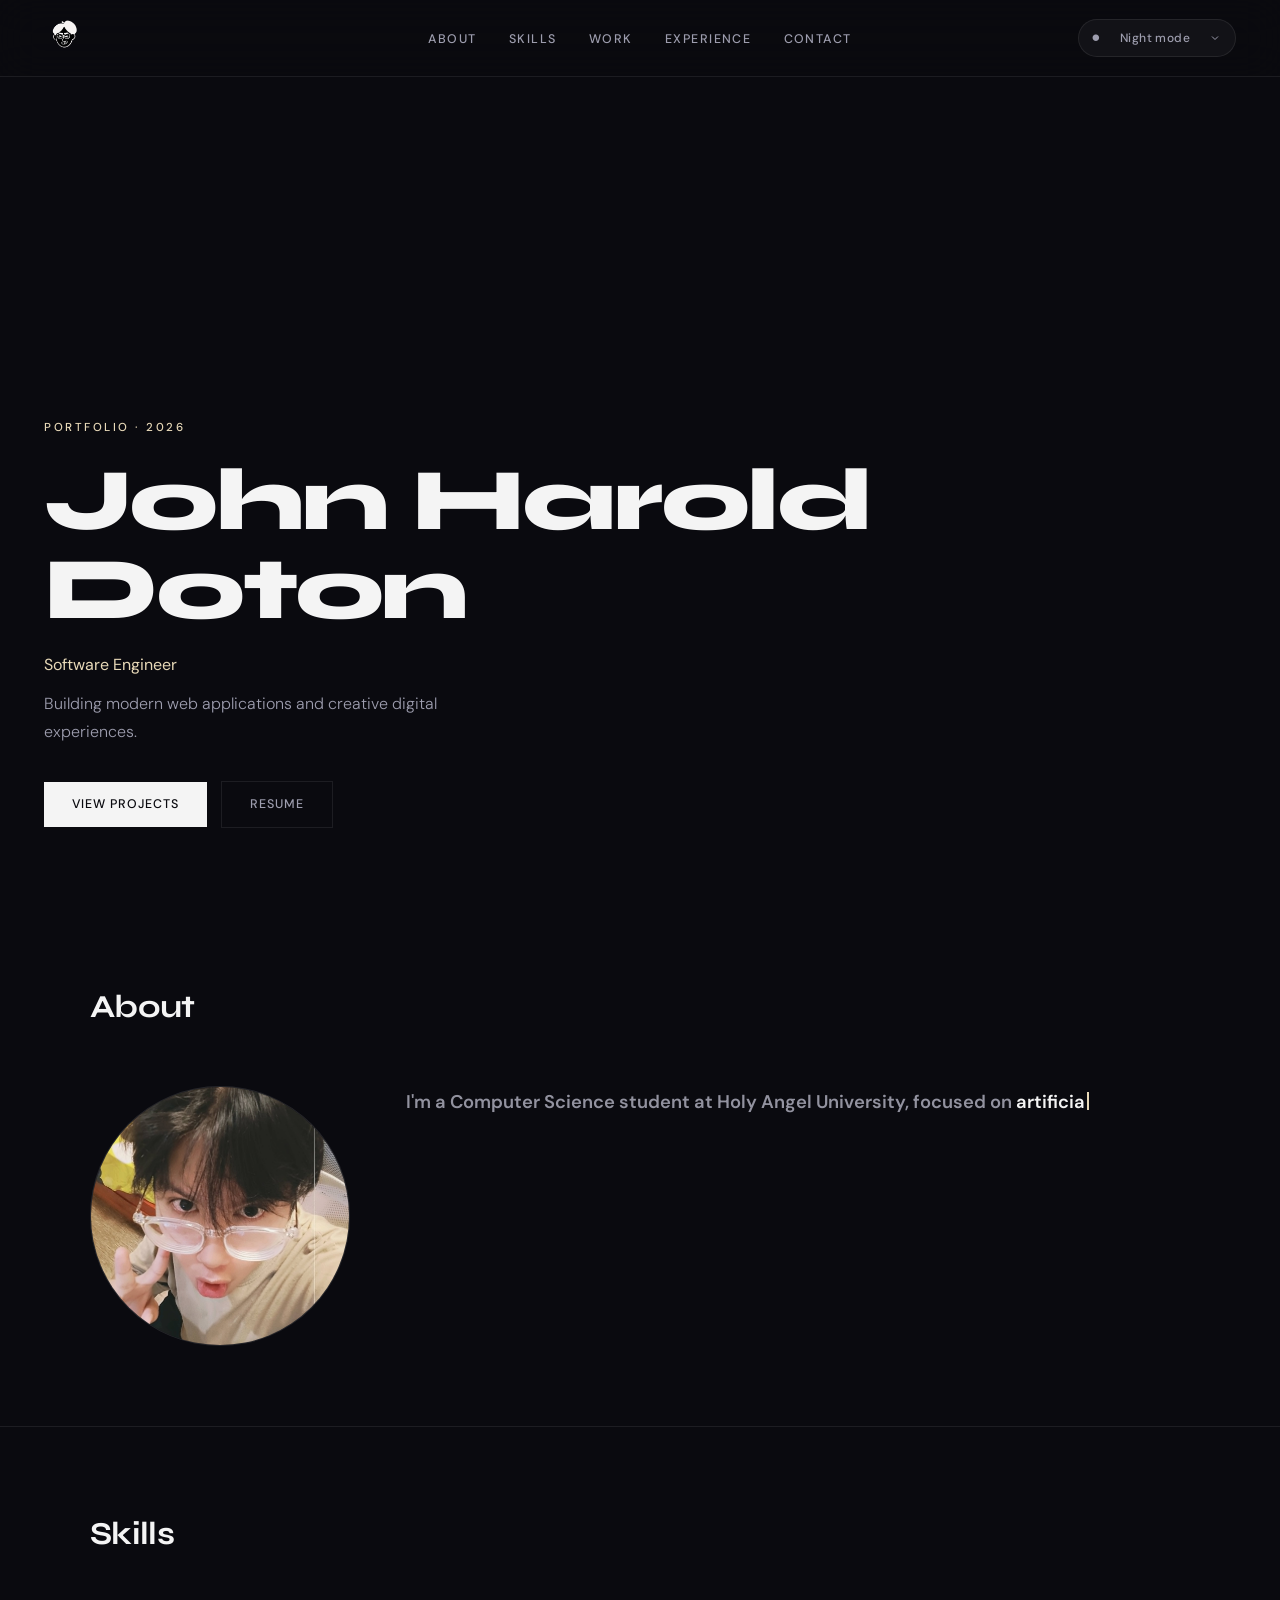
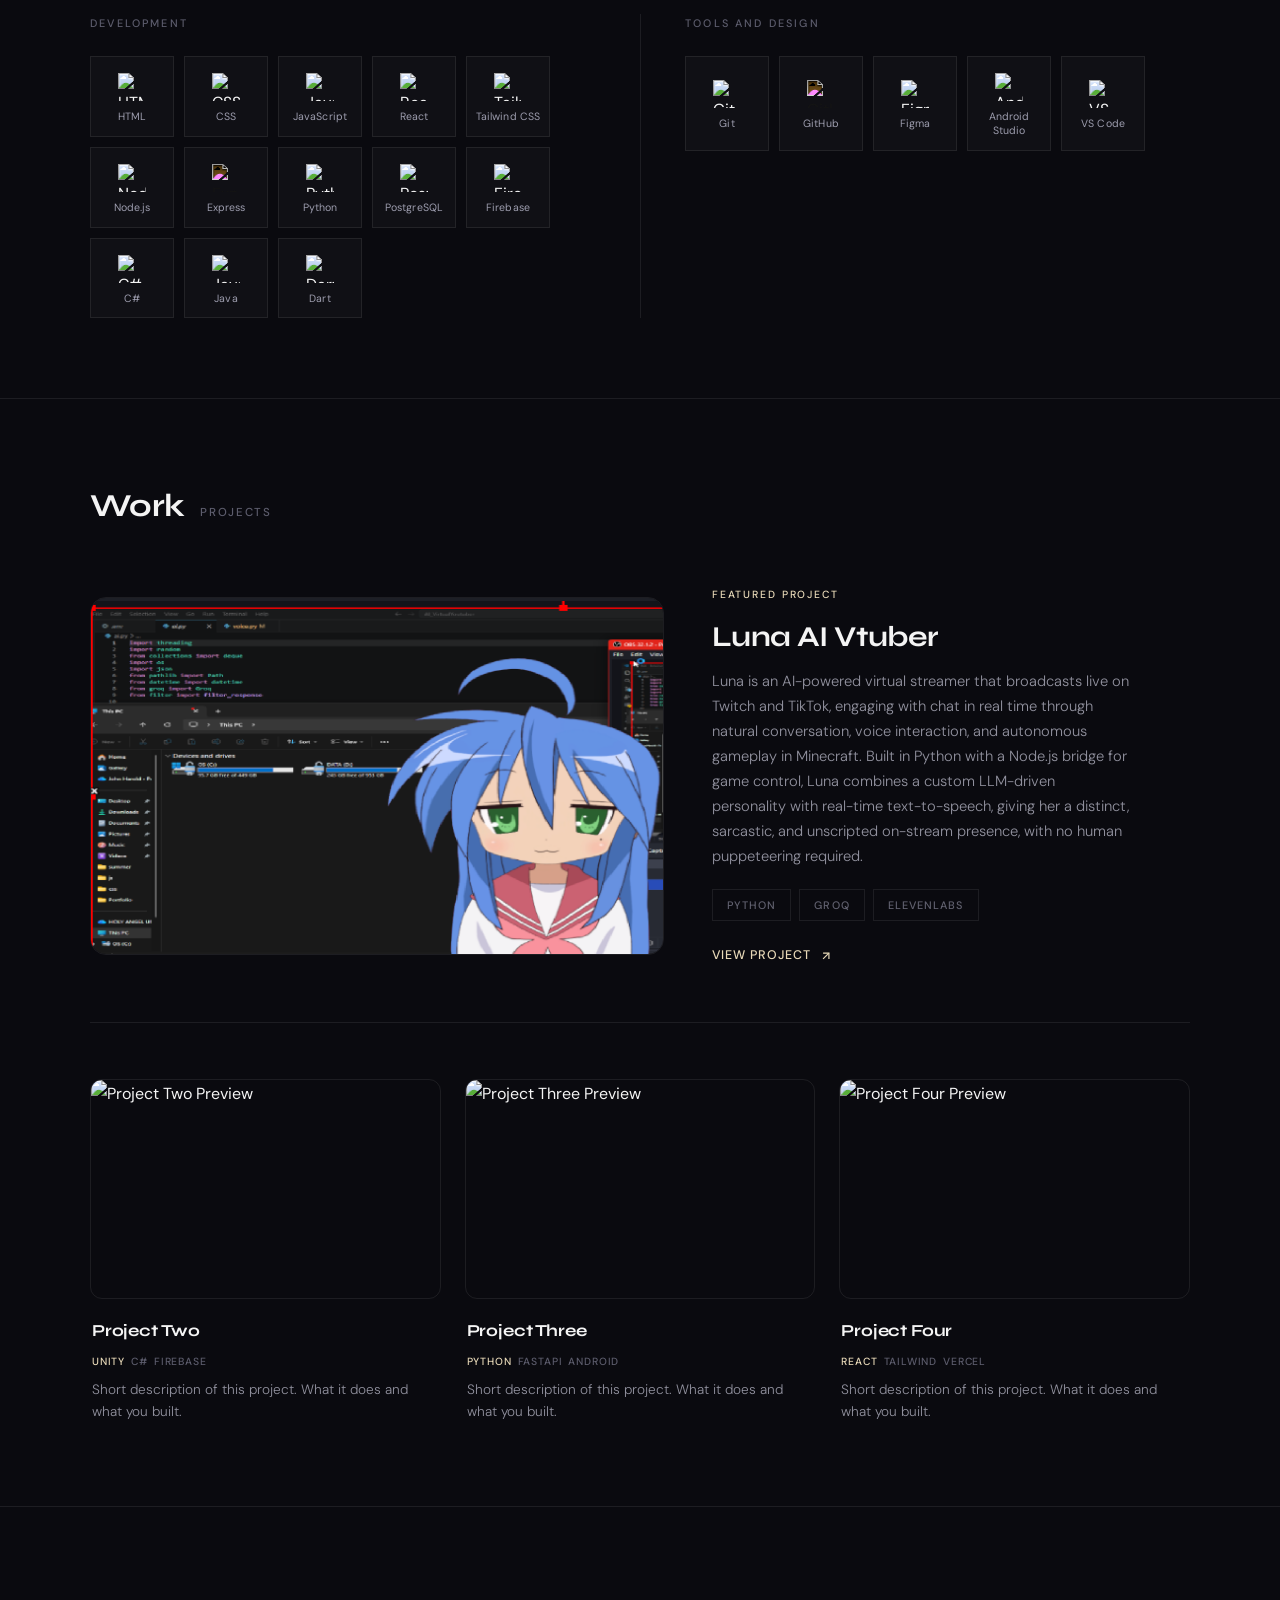
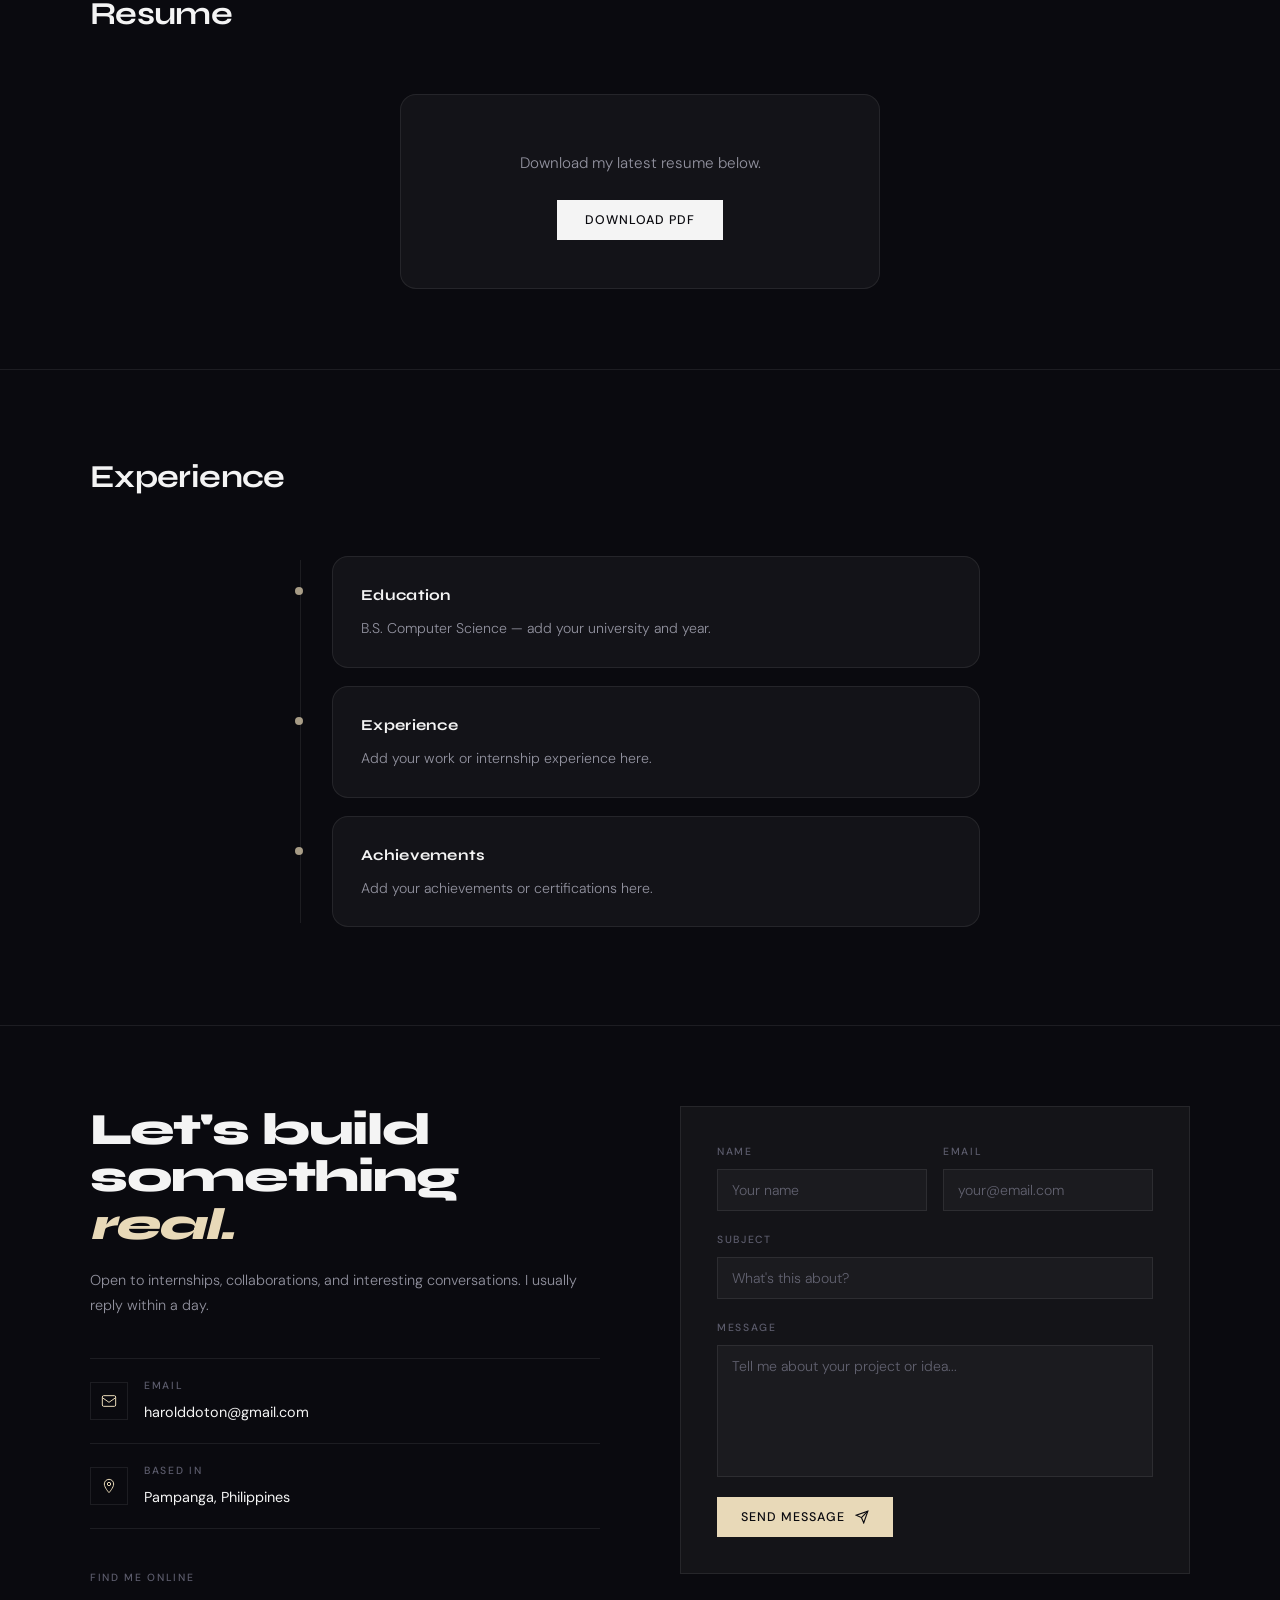
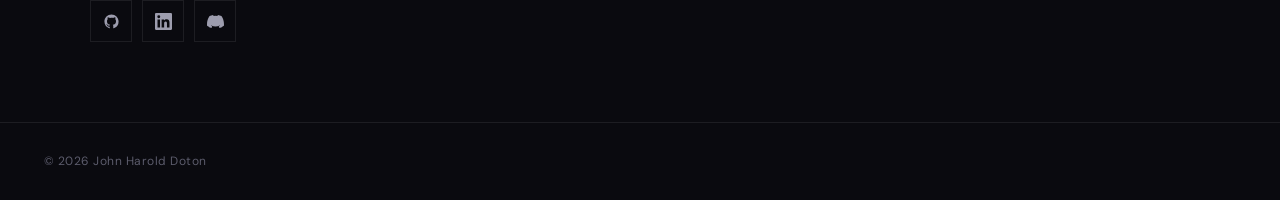
==== commit 0c421ece: "fixed bio and added a little life" ====
--- a/index.html
+++ b/index.html
@@ -2,7 +2,7 @@
 <html lang="en">
 <head>
   <meta charset="UTF-8">
-  <meta name="viewport" content="width=device-width, initial-scale=1.0">
+  <meta name="viewport" content="width=device-width, initial-scale=1.0, viewport-fit=cover">
   <title>John Harold Doton · Portfolio</title>
   <link rel="stylesheet" href="css/styles.css">
 <base target="_blank">
@@ -12,7 +12,7 @@
   <div id="loader" style="position:fixed;inset:0;background:#0a0a0f;display:flex;align-items:center;justify-content:center;z-index:99999;transition:opacity .5s;">
     <span style="font-family:'Syne',sans-serif;font-size:.9rem;letter-spacing:.35em;color:#E8D9B8;text-transform:uppercase;">Loading</span>
   </div>
-<!-- hi -->
+<!-- hi --> 
   <header>
     <div class="logo">
     <a href="#hero">
@@ -65,15 +65,15 @@
           <img src="assets/HAROLDPHOTO1.jpg" alt="John Harold Doton" onerror="this.style.display='none';this.parentElement.textContent='JD'">
         </div>
         <div class="about-body">
-          <p>I'm a <strong>Computer Science student</strong> from <strong>Holy Angel University</strong>, passionate for <strong>artificial intelligence, software engineering, and creating meaningful digital experiences</strong>. I enjoy building AI-powered applications, exploring emerging technologies, and turning ideas into practical solutions that people can use.</p>
-          <p>My interests revolve around <strong>artificial intelligence, frontend development, and creating fun experimental projects</strong>. Whether it's an AI tool, a polished web interface, or a silly idea that comes to mind, I enjoy bringing it to life through code.
-</p>
-          <div class="tagstrip">
+          <p class="about-typed-wrap" id="aboutTypedWrap">
+            <span class="sr-only">HI im Harold, I'm a Computer Science student at Holy Angel University, focused on artificial intelligence, software engineering, and building things people actually use. I like turning ideas AI tools, clean interfaces, I occasionally like creating silly projects that i could turn into real working code.</span>
+            <span id="aboutTyped" class="about-typed" aria-hidden="true"></span>
+          </p>
+          <div class="tagstrip" id="aboutTags">
             <span class="tag">Software Engineering</span>
-           
-            <span class="tag">Artificial Intelligence</span>
-            <span class="tag">UI / UX</span>
-            <span class="tag">Open Source</span>
+            <span class="tag">AI/ML Engineer</span>
+            <span class="tag">Frontend Developer</span>
+            <span class="tag">Backend Developer</span>
           </div>
         </div>
       </div>
@@ -98,6 +98,8 @@
             <div class="skill"><img class="skill-icon" src="https://cdn.jsdelivr.net/gh/devicons/devicon/icons/postgresql/postgresql-original.svg" alt="PostgreSQL" loading="lazy"><span>PostgreSQL</span></div>
             <div class="skill"><img class="skill-icon" src="https://cdn.jsdelivr.net/gh/devicons/devicon/icons/firebase/firebase-plain.svg" alt="Firebase" loading="lazy"><span>Firebase</span></div>
             <div class="skill"><img class="skill-icon" src="https://cdn.jsdelivr.net/gh/devicons/devicon/icons/csharp/csharp-original.svg" alt="C#" loading="lazy"><span>C#</span></div>
+            <div class="skill"><img class="skill-icon" src="https://cdn.jsdelivr.net/gh/devicons/devicon/icons/java/java-original.svg" alt="Java" loading="lazy"><span>Java</span></div>
+            <div class="skill"><img class="skill-icon" src="https://cdn.jsdelivr.net/gh/devicons/devicon/icons/dart/dart-original.svg" alt="Dart" loading="lazy"><span>Dart</span></div>
           </div>
         </div>
         <div class="skills-col">
@@ -106,16 +108,11 @@
             <div class="skill"><img class="skill-icon" src="https://cdn.jsdelivr.net/gh/devicons/devicon/icons/git/git-original.svg" alt="Git" loading="lazy"><span>Git</span></div>
             <div class="skill"><img class="skill-icon mono" src="https://cdn.jsdelivr.net/gh/devicons/devicon/icons/github/github-original.svg" alt="GitHub" loading="lazy"><span>GitHub</span></div>
             <div class="skill"><img class="skill-icon" src="https://cdn.jsdelivr.net/gh/devicons/devicon/icons/figma/figma-original.svg" alt="Figma" loading="lazy"><span>Figma</span></div>
-            <div class="skill"><img class="skill-icon mono" src="https://cdn.jsdelivr.net/gh/devicons/devicon/icons/unity/unity-original.svg" alt="Unity" loading="lazy"><span>Unity</span></div>
+            
             <div class="skill"><img class="skill-icon" src="https://cdn.jsdelivr.net/gh/devicons/devicon/icons/androidstudio/androidstudio-original.svg" alt="Android Studio" loading="lazy"><span>Android Studio</span></div>
             <div class="skill"><img class="skill-icon" src="https://cdn.jsdelivr.net/gh/devicons/devicon/icons/vscode/vscode-original.svg" alt="VS Code" loading="lazy"><span>VS Code</span></div>
-            <div class="skill">
-              <svg class="skill-icon skill-icon-svg" viewBox="0 0 24 24" fill="none" stroke="currentColor" stroke-width="1.5" stroke-linecap="round" stroke-linejoin="round"><path d="M12 19l7-7 3 3-7 7-3-3z"/><path d="M18 13l-1.5-7.5L2 2l3.5 14.5L13 18l5-5z"/><path d="M2 2l7.586 7.586"/><circle cx="11" cy="11" r="2"/></svg>
-              <span>UI / UX</span>
-            </div>
-            <div class="skill">
-              <svg class="skill-icon skill-icon-svg" viewBox="0 0 24 24" fill="none" stroke="currentColor" stroke-width="1.5" stroke-linecap="round" stroke-linejoin="round"><rect x="2" y="6" width="20" height="12" rx="6"/><line x1="6" y1="12" x2="10" y2="12"/><line x1="8" y1="10" x2="8" y2="14"/><circle cx="15" cy="13" r="1"/><circle cx="18" cy="11" r="1"/></svg>
-              <span>Game Design</span>
+           
+           
             </div>
           </div>
         </div>
@@ -307,7 +304,7 @@
 
   <footer>
     <span>© 2026 John Harold Doton</span>
-    <span>Designed and built with care</span>
+
   </footer>
 
   <button id="backToTop">↑</button>
--- a/css/styles.css
+++ b/css/styles.css
@@ -311,15 +311,22 @@
   transition: box-shadow .3s, background .4s, border-color .4s;
 }
 
+
+
 .logo {
   display: flex;
   align-items: center;
 }
+
 .logo img {
   height: 40px;
   width: auto;
   object-fit: contain;
   transition: opacity .2s, transform .2s, filter .4s;
+}
+nav {
+  position: absolute; left: 50%; top: 50%;
+  transform: translate(-50%, -50%);
 }
 body:not(.theme-white):not(.theme-sunset) .logo img { filter: invert(1); }
 body.theme-white .logo img { filter: none; }
@@ -350,7 +357,6 @@
 .nav-right {
   display: flex; align-items: center; gap: 16px;
 }
-
 /* ---------- HERO ---------- */
 #hero {
   position: relative;
@@ -449,9 +455,32 @@
   transition: background .4s, border-color .4s;
 }
 .avatar img { width: 100%; height: 100%; object-fit: cover; }
-.about-body p { color: var(--dim); font-size: 1rem; font-weight: 300; line-height: 1.8; margin-bottom: 18px; transition: color .4s; }
-.about-body p strong { color: var(--white); font-weight: 500; transition: color .4s; }
+.about-body p { color: var(--dim); font-size: 1.15rem; font-weight: 600; line-height: 1.75; margin-bottom: 18px; transition: color .4s; }
+.about-body p strong { color: var(--white); font-weight: 600; transition: color .4s; }
+.sr-only {
+  position: absolute; width: 1px; height: 1px;
+  padding: 0; margin: -1px; overflow: hidden;
+  clip: rect(0,0,0,0); white-space: nowrap; border: 0;
+}
+.about-typed-wrap { min-height: 6.5em; }
+.type-cursor {
+  display: inline-block;
+  width: 2px; height: 1em;
+  background: var(--gold);
+  margin-left: 2px; vertical-align: -2px;
+  animation: typeCaret .9s steps(1) infinite;
+}
+@keyframes typeCaret { 0%, 49% { opacity: 1; } 50%, 100% { opacity: 0; } }
 .tagstrip { display: flex; flex-wrap: wrap; gap: 8px; margin-top: 28px; }
+.tagstrip .tag {
+  opacity: 0; transform: translateY(8px);
+  transition: opacity .4s ease, transform .4s ease, border-color .2s, color .2s;
+}
+.tagstrip.stagger-in .tag { opacity: 1; transform: translateY(0); }
+.tagstrip.stagger-in .tag:nth-child(1) { transition-delay: .05s; }
+.tagstrip.stagger-in .tag:nth-child(2) { transition-delay: .15s; }
+.tagstrip.stagger-in .tag:nth-child(3) { transition-delay: .25s; }
+.tagstrip.stagger-in .tag:nth-child(4) { transition-delay: .35s; }
 .tag {
   font-size: .72rem; font-weight: 500;
   letter-spacing: .1em; text-transform: uppercase;
@@ -917,16 +946,18 @@
 
 /* ---------- BACK TO TOP ---------- */
 #backToTop {
-  position: fixed; bottom: 32px; right: 32px;
+  position: fixed;
+  bottom: calc(32px + var(--vvb, 0px));
+  right: calc(32px + env(safe-area-inset-right));
   width: 46px; height: 46px;
-  border: 1px solid var(--border);
+  border: 2px solid var(--border);
   border-radius: 50%;
-  background: var(--header-bg);
+  background: var(--bg);
   color: var(--muted);
-  font-size: 1rem; cursor: pointer;
+  font-size: 1.15rem; font-weight: 700; cursor: pointer;
   opacity: 0; pointer-events: none;
   transition: opacity .3s, border-color .2s, color .2s, background .4s;
-  backdrop-filter: blur(10px);
+  box-shadow: 0 4px 16px rgba(0,0,0,.2);
 }
 #backToTop.show { opacity: 1; pointer-events: auto; }
 #backToTop:hover { border-color: var(--gold); color: var(--gold); }
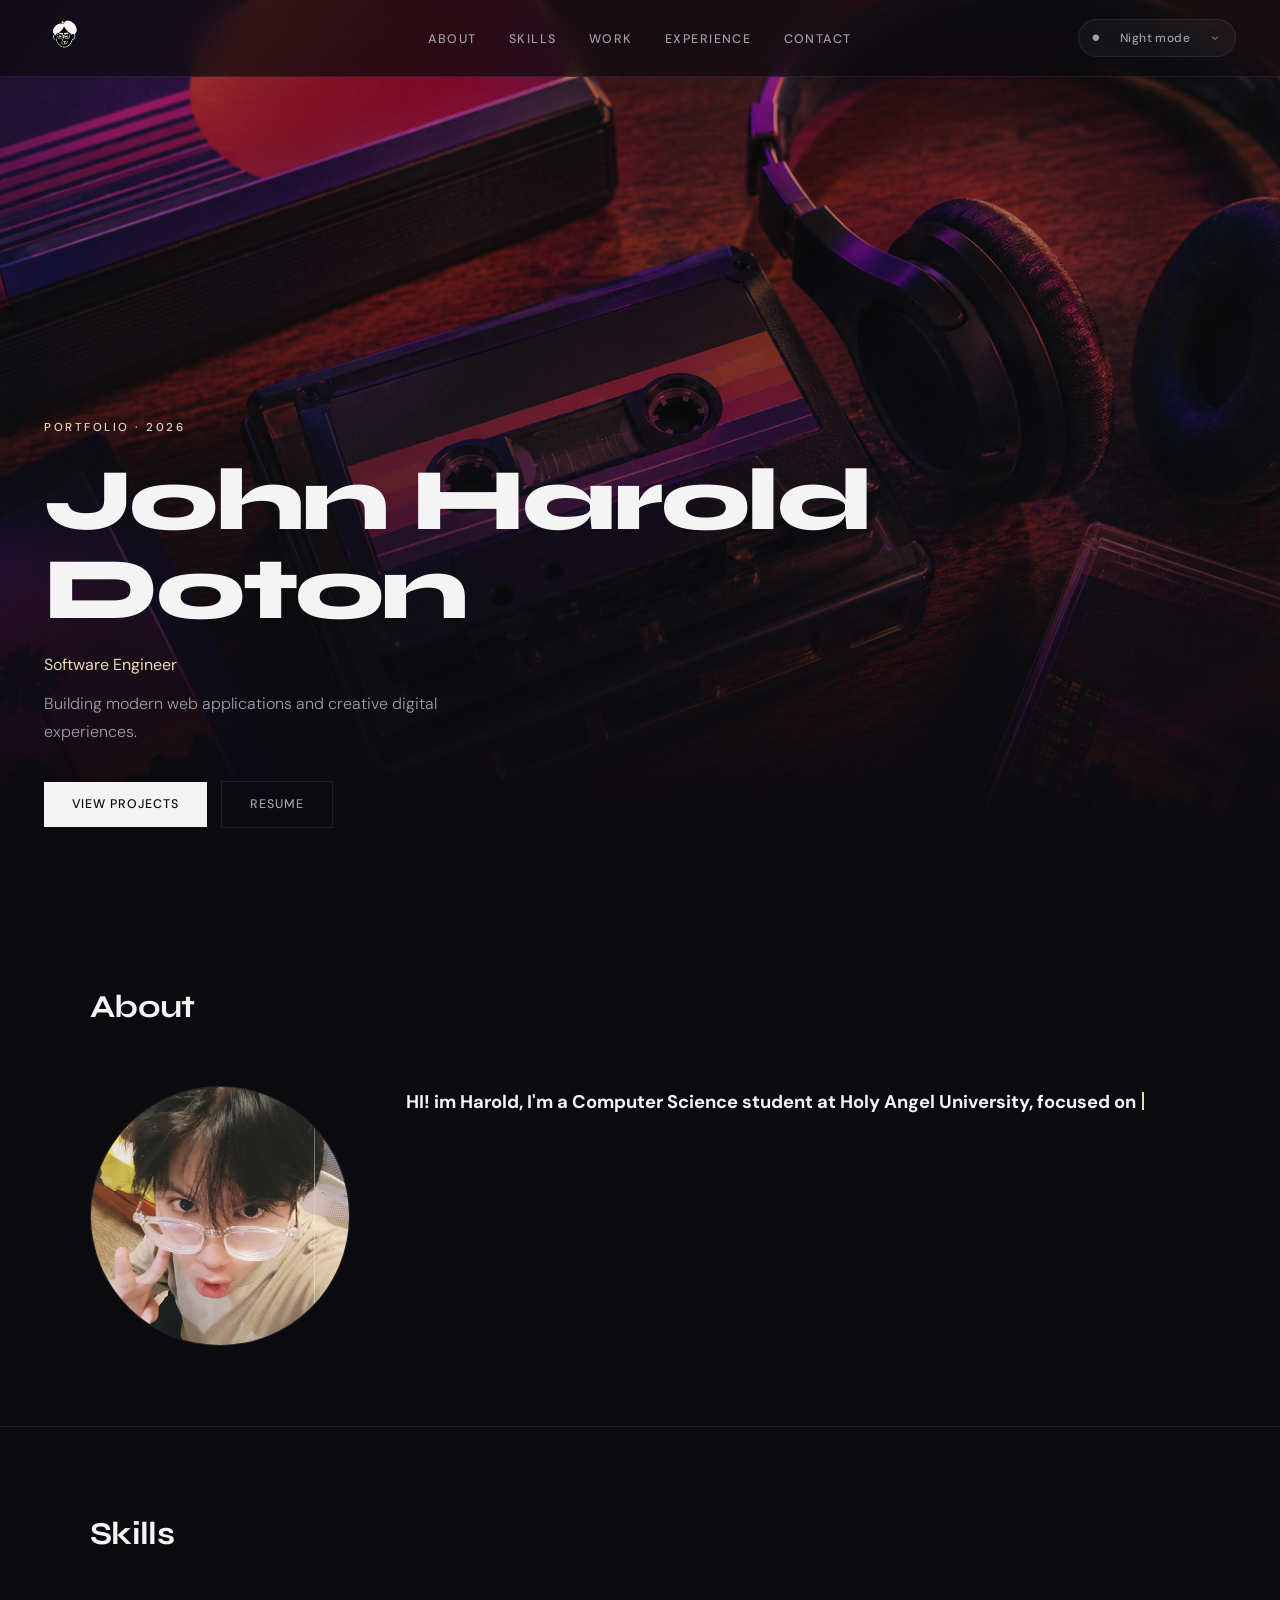
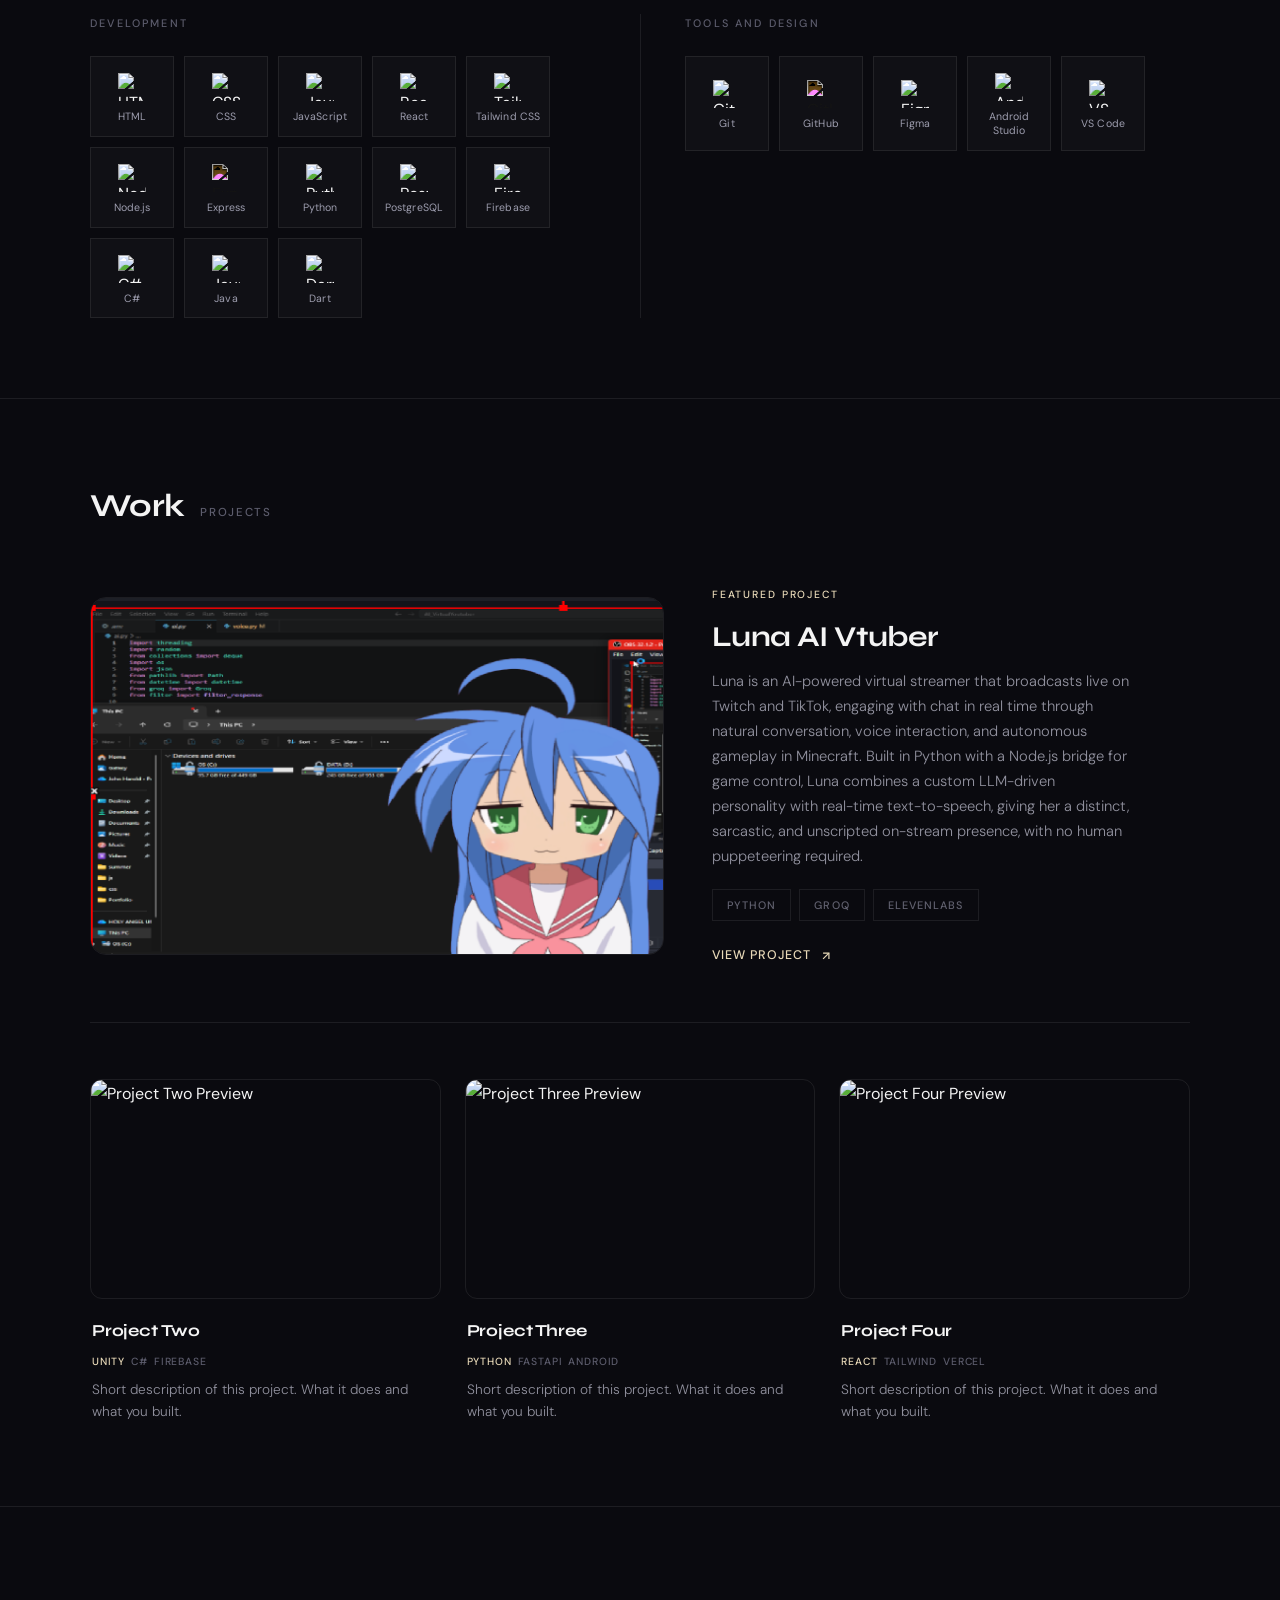
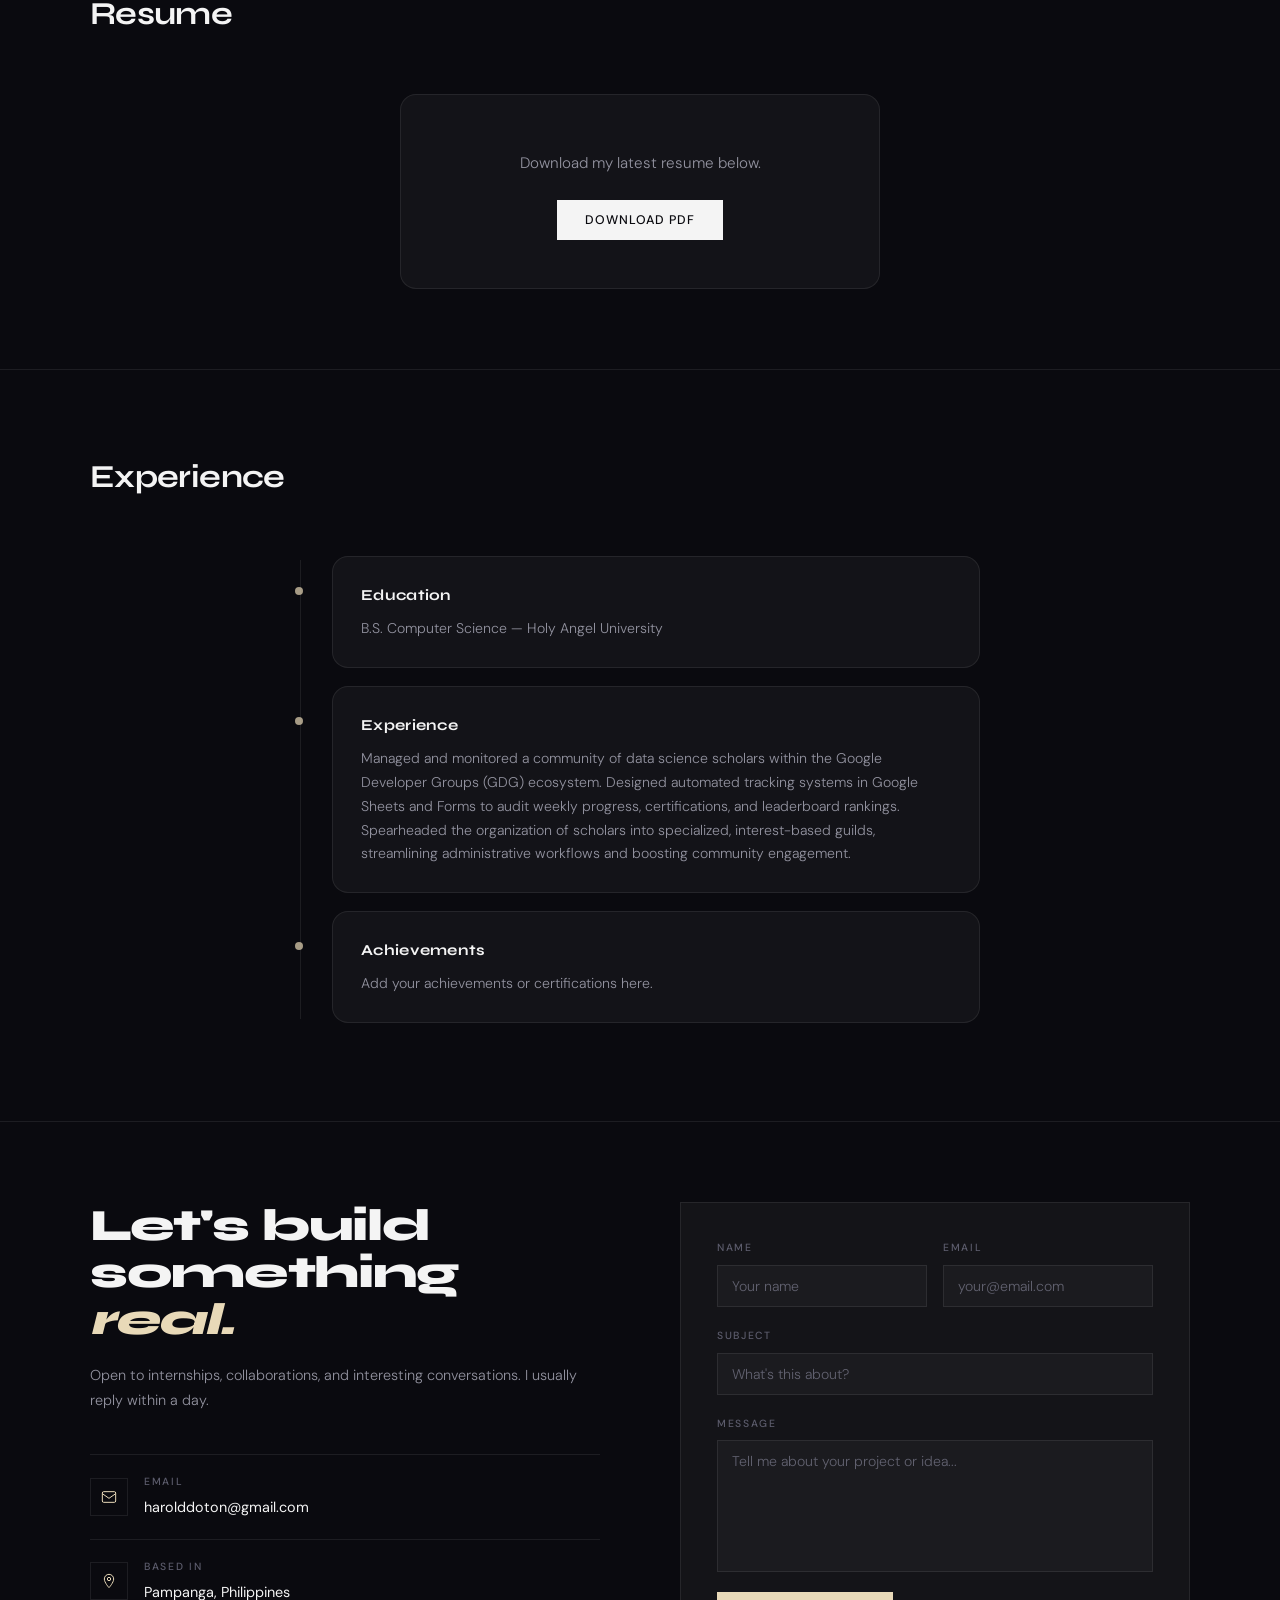
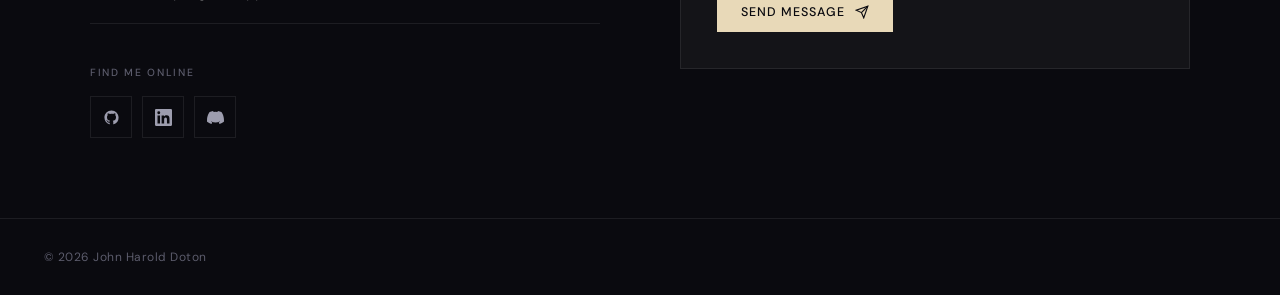
==== commit c5ceb832: "changed the background image added a text effect for the bio and etc." ====
--- a/index.html
+++ b/index.html
@@ -12,7 +12,7 @@
   <div id="loader" style="position:fixed;inset:0;background:#0a0a0f;display:flex;align-items:center;justify-content:center;z-index:99999;transition:opacity .5s;">
     <span style="font-family:'Syne',sans-serif;font-size:.9rem;letter-spacing:.35em;color:#E8D9B8;text-transform:uppercase;">Loading</span>
   </div>
-<!-- hi --> 
+<!-- hi -->
   <header>
     <div class="logo">
     <a href="#hero">
@@ -66,7 +66,7 @@
         </div>
         <div class="about-body">
           <p class="about-typed-wrap" id="aboutTypedWrap">
-            <span class="sr-only">HI im Harold, I'm a Computer Science student at Holy Angel University, focused on artificial intelligence, software engineering, and building things people actually use. I like turning ideas AI tools, clean interfaces, I occasionally like creating silly projects that i could turn into real working code.</span>
+            <span class="sr-only">HI! im Harold, I'm a Computer Science student at Holy Angel University, focused on artificial intelligence, software engineering, and building things people actually use. I like turning ideas AI tools, clean interfaces, I occasionally like creating silly projects that i could turn into real working code.</span>
             <span id="aboutTyped" class="about-typed" aria-hidden="true"></span>
           </p>
           <div class="tagstrip" id="aboutTags">
@@ -211,11 +211,11 @@
       <div class="timeline reveal">
         <div class="tl-item glass">
           <h3>Education</h3>
-          <p>B.S. Computer Science — add your university and year.</p>
+          <p>B.S. Computer Science — Holy Angel University</p>
         </div>
         <div class="tl-item glass">
           <h3>Experience</h3>
-          <p>Add your work or internship experience here.</p>
+          <p>Managed and monitored a community of data science scholars within the Google Developer Groups (GDG) ecosystem. Designed automated tracking systems in Google Sheets and Forms to audit weekly progress, certifications, and leaderboard rankings. Spearheaded the organization of scholars into specialized, interest-based guilds, streamlining administrative workflows and boosting community engagement.</p>
         </div>
         <div class="tl-item glass">
           <h3>Achievements</h3>
--- a/css/styles.css
+++ b/css/styles.css
@@ -23,7 +23,7 @@
   --border: rgba(255,255,255,.08);
   --bdgold: rgba(232,217,184,.25);
   --header-bg: rgba(10,10,15,.7);
-  --hero-img: url("https://mir-s3-cdn-cf.behance.net/project_modules/1400/7522e669919411.5b917a07ed3e0.jpg");
+  --hero-img: url("../assets/background_images/betternightimage.png");
   --hero-grad: linear-gradient(to top, rgba(10,10,15,1) 0%, rgba(10,10,15,1) 8%, rgba(10,10,15,.55) 45%, rgba(10,10,15,.2) 100%);
   --skill-bg: rgba(255,255,255,.025);
 }
@@ -41,7 +41,7 @@
   --border:    rgba(0,0,0,.1);
   --bdgold:    rgba(122,78,36,.3);
   --header-bg: rgba(216,212,202,.92);
-  --hero-img:  url("../assets/backgroundimage.png");
+  --hero-img:  url("../assets/background_images/backgroundimage_light.png");
   --hero-grad: linear-gradient(to top, rgba(216,212,202,1) 0%, rgba(216,212,202,1) 5%, rgba(216,212,202,.45) 18%, rgba(216,212,202,.1) 35%, rgba(216,212,202,0) 55%, rgba(216,212,202,0) 100%);
   --skill-bg:  rgba(0,0,0,.03);
 }
@@ -455,8 +455,8 @@
   transition: background .4s, border-color .4s;
 }
 .avatar img { width: 100%; height: 100%; object-fit: cover; }
-.about-body p { color: var(--dim); font-size: 1.15rem; font-weight: 600; line-height: 1.75; margin-bottom: 18px; transition: color .4s; }
-.about-body p strong { color: var(--white); font-weight: 600; transition: color .4s; }
+.about-body p { color: var(--white); font-size: 1.15rem; font-weight: 700; line-height: 1.75; margin-bottom: 18px; transition: color .4s; }
+.about-body p strong { color: var(--white); font-weight: 700; transition: color .4s; }
 .sr-only {
   position: absolute; width: 1px; height: 1px;
   padding: 0; margin: -1px; overflow: hidden;
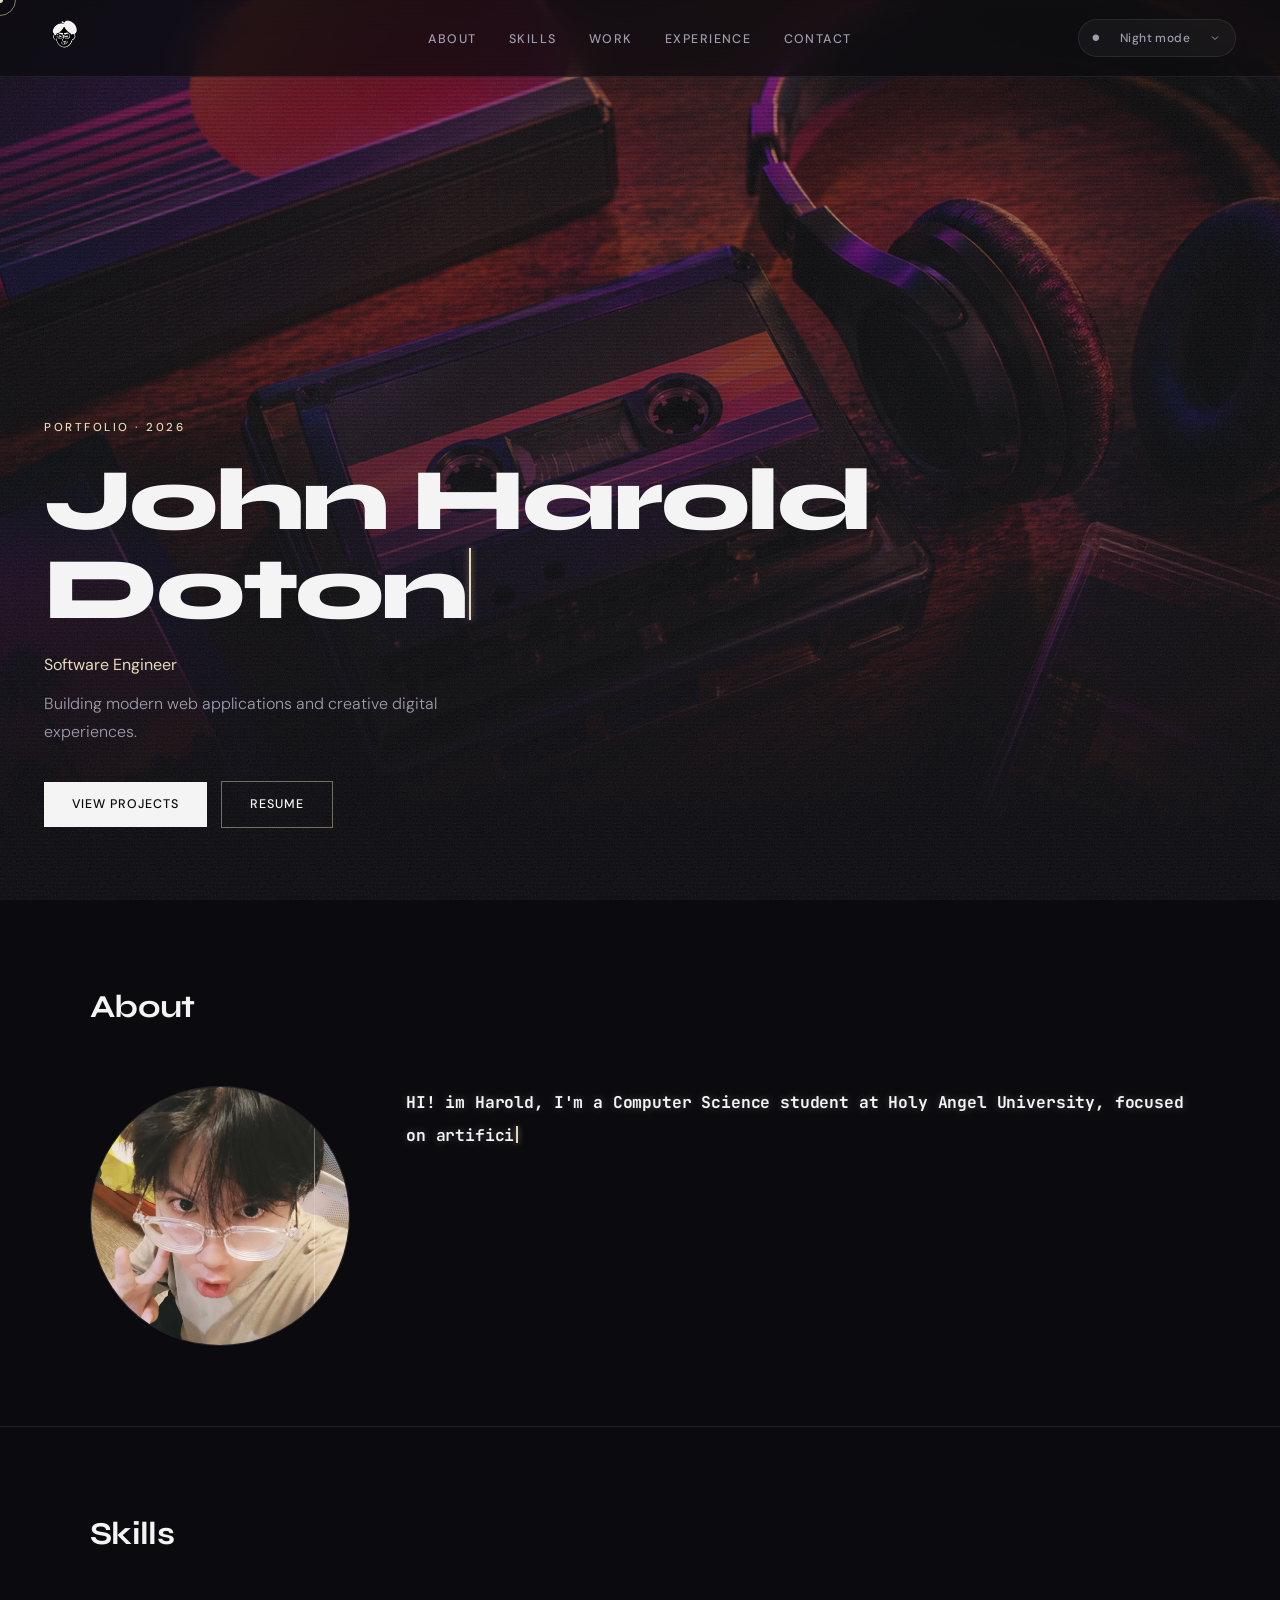
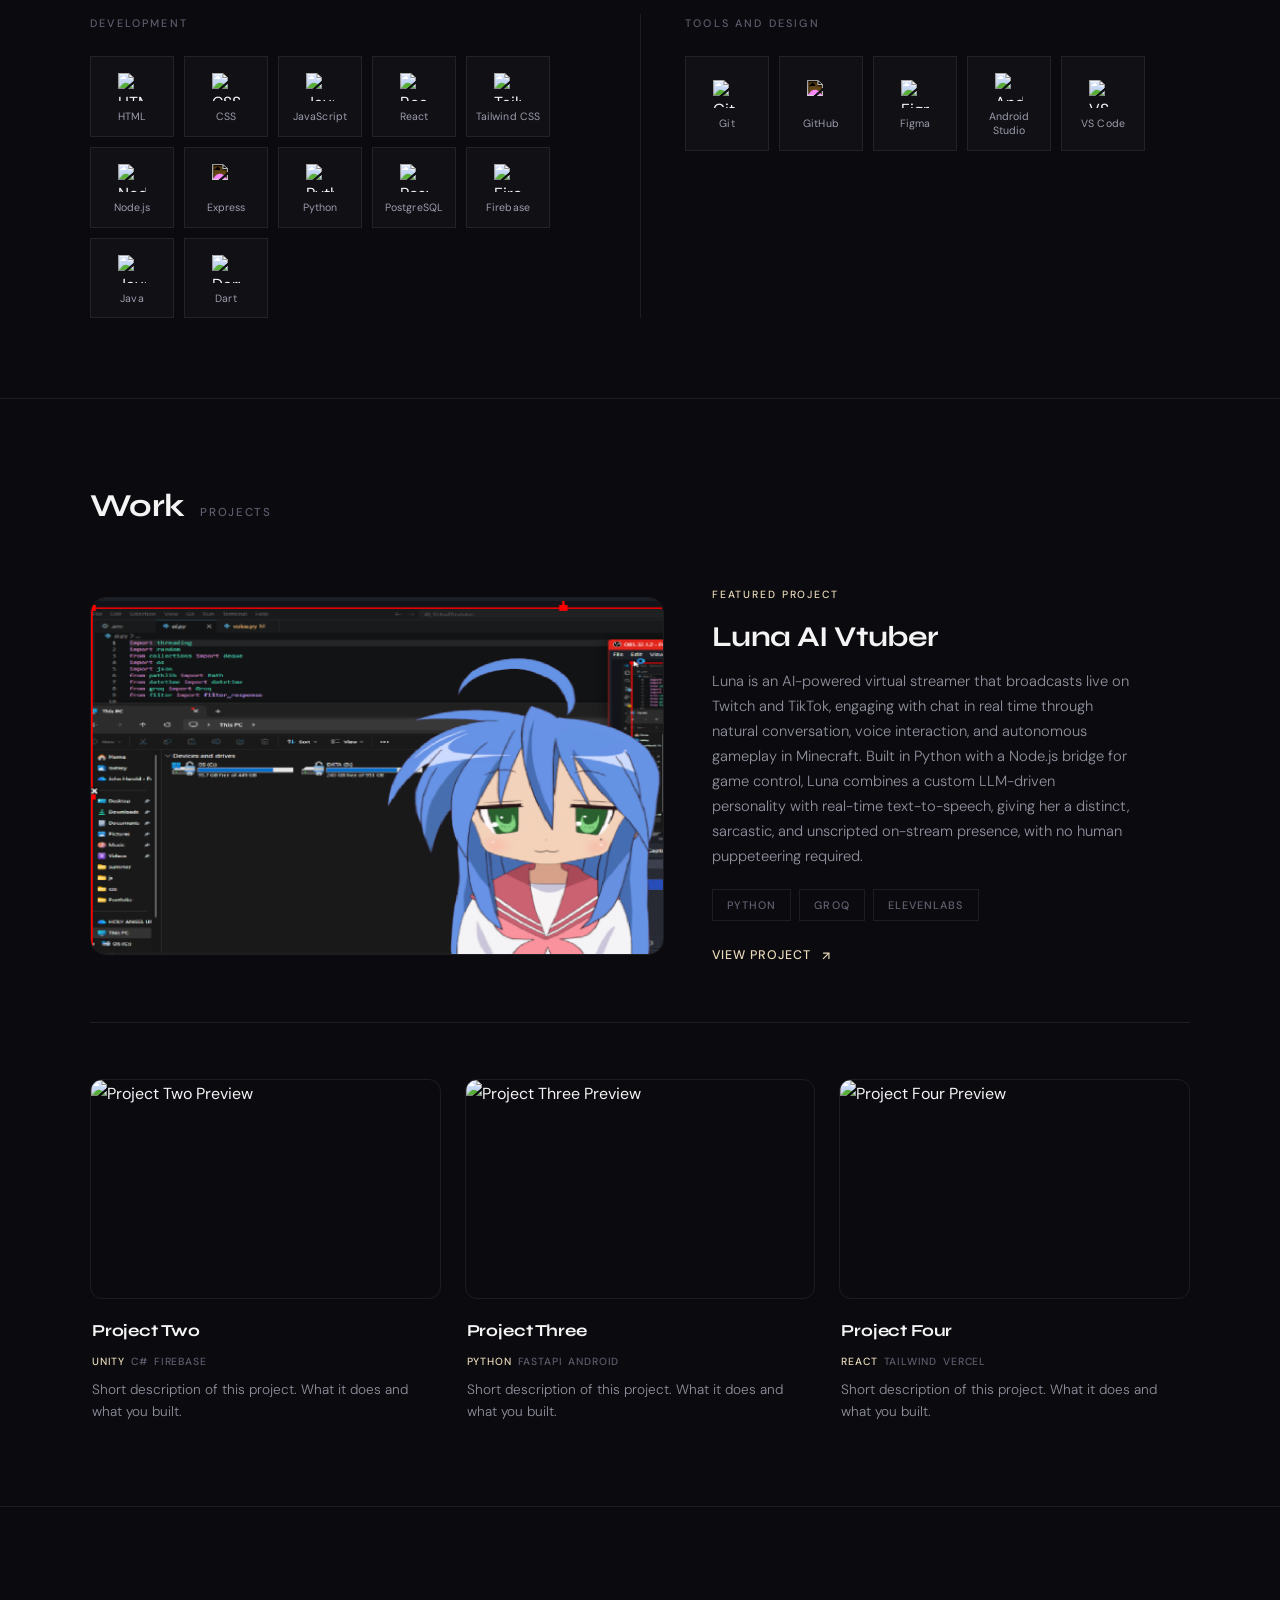
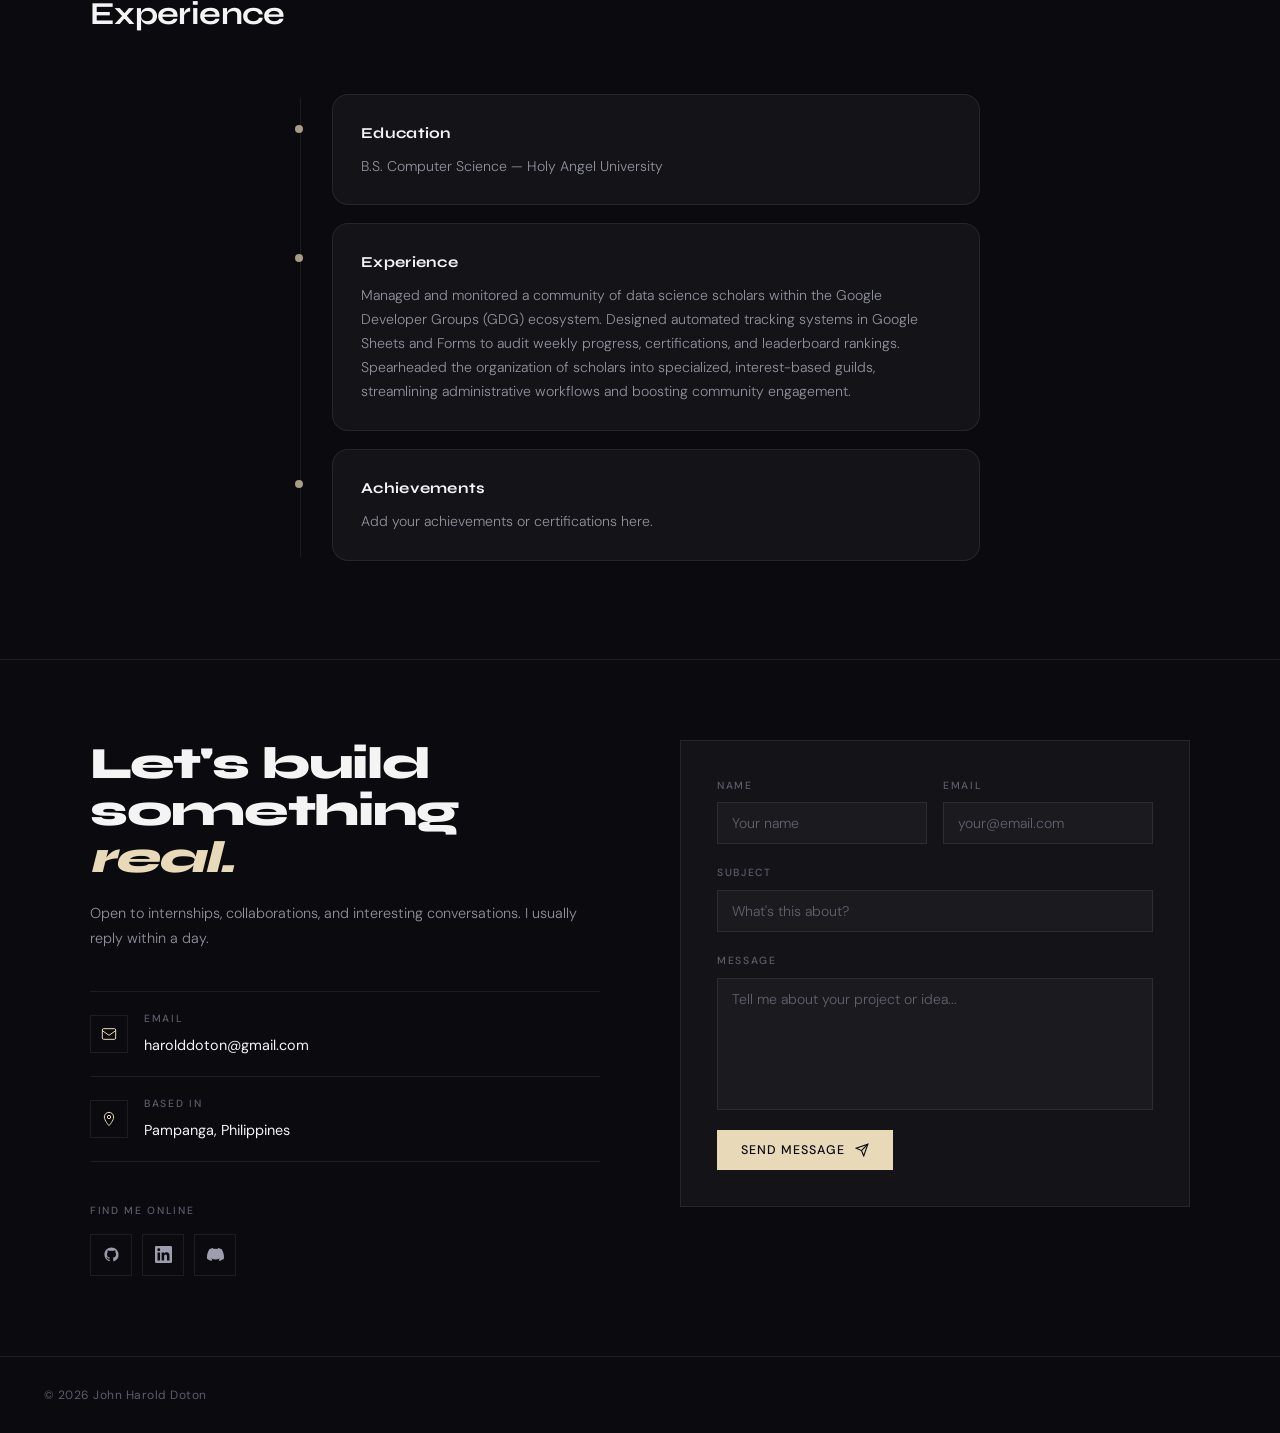
==== commit ef50a7bc: "removed resume tab and made it more responsive" ====
--- a/index.html
+++ b/index.html
@@ -5,6 +5,7 @@
   <meta name="viewport" content="width=device-width, initial-scale=1.0, viewport-fit=cover">
   <title>John Harold Doton · Portfolio</title>
   <link rel="stylesheet" href="css/styles.css">
+<base target="_blank">
 <base target="_blank">
 </head>
 <body>
@@ -47,7 +48,10 @@
   <section id="hero">
     <div>
       <p class="hero-tag">Portfolio · 2026</p>
-      <h1>John Harold<br>Doton</h1>
+      <h1 id="heroName">
+        <span class="sr-only">John Harold Doton</span>
+        <span aria-hidden="true"><span id="heroNameLine1"></span><br><span id="heroNameLine2"></span></span>
+      </h1>
       <p class="hero-sub"><span id="typing"></span></p>
       <p class="hero-sub" style="margin-top:12px;">Building modern web applications and creative digital experiences.</p>
       <div class="hero-row">
@@ -97,7 +101,7 @@
             <div class="skill"><img class="skill-icon" src="https://cdn.jsdelivr.net/gh/devicons/devicon/icons/python/python-original.svg" alt="Python" loading="lazy"><span>Python</span></div>
             <div class="skill"><img class="skill-icon" src="https://cdn.jsdelivr.net/gh/devicons/devicon/icons/postgresql/postgresql-original.svg" alt="PostgreSQL" loading="lazy"><span>PostgreSQL</span></div>
             <div class="skill"><img class="skill-icon" src="https://cdn.jsdelivr.net/gh/devicons/devicon/icons/firebase/firebase-plain.svg" alt="Firebase" loading="lazy"><span>Firebase</span></div>
-            <div class="skill"><img class="skill-icon" src="https://cdn.jsdelivr.net/gh/devicons/devicon/icons/csharp/csharp-original.svg" alt="C#" loading="lazy"><span>C#</span></div>
+           
             <div class="skill"><img class="skill-icon" src="https://cdn.jsdelivr.net/gh/devicons/devicon/icons/java/java-original.svg" alt="Java" loading="lazy"><span>Java</span></div>
             <div class="skill"><img class="skill-icon" src="https://cdn.jsdelivr.net/gh/devicons/devicon/icons/dart/dart-original.svg" alt="Dart" loading="lazy"><span>Dart</span></div>
           </div>
@@ -195,16 +199,6 @@
     </div>
   </section>
 
-  <section id="resume">
-    <div class="container">
-      <div class="sec-head"><h2 class="sec-title">Resume</h2></div>
-      <div class="resume-card glass reveal">
-        <p>Download my latest resume below.</p>
-        <a href="assets/resume.pdf" class="btn-solid">Download PDF</a>
-      </div>
-    </div>
-  </section>
-
   <section id="experience">
     <div class="container">
       <div class="sec-head"><h2 class="sec-title">Experience</h2></div>
--- a/css/styles.css
+++ b/css/styles.css
@@ -3,7 +3,7 @@
    Dark Gloss · Warm Gold Edition + Light Mode
 ============================================= */
 
-@import url('https://fonts.googleapis.com/css2?family=Syne:wght@600;700;800&family=DM+Sans:ital,wght@0,300;0,400;0,500;1,300&display=swap');
+@import url('https://fonts.googleapis.com/css2?family=Syne:wght@600;700;800&family=DM+Sans:ital,wght@0,300;0,400;0,500;1,300&family=JetBrains+Mono:wght@400;500;600&display=swap');
 
 *, *::before, *::after { box-sizing: border-box; margin: 0; padding: 0; }
 html { scroll-behavior: smooth; }
@@ -74,6 +74,54 @@
   transition: background .4s, color .4s;
 }
 
+/* ---------- CUSTOM CURSOR ---------- */
+@media (pointer: fine) {
+  body, a, button, input, textarea { cursor: none; }
+
+  #cursor-dot, #cursor-ring {
+    position: fixed;
+    top: 0; left: 0;
+    pointer-events: none;
+    z-index: 100000;
+    transform: translate(-50%, -50%);
+  }
+  #cursor-dot {
+    width: 6px; height: 6px;
+    border-radius: 50%;
+    background: var(--gold);
+    transition: width .18s, height .18s, background .18s, opacity .18s;
+  }
+  #cursor-ring {
+    width: 32px; height: 32px;
+    border-radius: 50%;
+    border: 1px solid var(--gold);
+    opacity: .55;
+    transition: width .2s, height .2s, opacity .2s, border-color .2s;
+  }
+  #cursor-dot.hover { width: 10px; height: 10px; }
+  #cursor-ring.hover { width: 48px; height: 48px; opacity: .3; }
+  #cursor-dot.click { width: 8px; height: 8px; background: var(--white); }
+  #cursor-ring.click { width: 26px; height: 26px; opacity: .8; }
+
+  .cursor-particle {
+    position: fixed;
+    top: 0; left: 0;
+    border-radius: 50%;
+    background: var(--gold);
+    pointer-events: none;
+    z-index: 99999;
+    transform: translate(-50%, -50%);
+    animation: particleFade .6s ease-out forwards;
+  }
+  @keyframes particleFade {
+    0%   { opacity: .8; transform: translate(-50%, -50%) scale(1); }
+    100% { opacity: 0;  transform: translate(-50%, -50%) scale(.2); }
+  }
+}
+@media (pointer: coarse) {
+  #cursor-dot, #cursor-ring, .cursor-particle { display: none; }
+}
+
 /* ---------- THEME DROPDOWN ---------- */
 .theme-dropdown { position: relative; flex-shrink: 0; }
 .theme-dd-toggle {
@@ -365,10 +413,78 @@
   flex-direction: column;
   justify-content: flex-end;
   padding: 140px 44px 72px;
-  background: var(--hero-grad), var(--hero-img) center 65%/cover no-repeat fixed;
+  background:
+    var(--hero-grad),
+    radial-gradient(ellipse at center, rgba(0,0,0,0) 40%, rgba(0,0,0,.5) 100%),
+    var(--hero-img) center 65%/cover no-repeat fixed;
   overflow: hidden;
   border-bottom: none;
   transition: background .5s;
+}
+#hero > div { position: relative; z-index: 3; }
+
+/* ---------- VHS TAPE OVERLAY ---------- */
+#hero::before {
+  content: '';
+  position: absolute; inset: -2%;
+  pointer-events: none;
+  z-index: 1;
+  background: repeating-linear-gradient(
+    to bottom,
+    rgba(0,0,0,0) 0px,
+    rgba(0,0,0,0) 2px,
+    rgba(0,0,0,.28) 3px,
+    rgba(0,0,0,0) 4px
+  );
+  animation: vhsScanlines 9s linear infinite;
+}
+#hero::after {
+  content: '';
+  position: absolute; inset: -2%;
+  pointer-events: none;
+  z-index: 2;
+  background-image: url("data:image/svg+xml;utf8,<svg xmlns='http://www.w3.org/2000/svg' width='160' height='160'><filter id='n'><feTurbulence type='fractalNoise' baseFrequency='0.85' numOctaves='2' stitchTiles='stitch'/><feColorMatrix type='saturate' values='0'/></filter><rect width='100%25' height='100%25' filter='url(%23n)'/></svg>");
+  opacity: .12;
+  mix-blend-mode: screen;
+  animation: vhsNoise .2s steps(1) infinite;
+}
+@keyframes vhsScanlines {
+  0%   { background-position: 0 0; }
+  100% { background-position: 0 60px; }
+}
+@keyframes vhsNoise {
+  0%   { transform: translate(0, 0); }
+  25%  { transform: translate(-1%, 1%); }
+  50%  { transform: translate(1%, -1%); }
+  75%  { transform: translate(-1%, -1%); }
+  100% { transform: translate(1%, 1%); }
+}
+
+/* Occasional tracking-glitch burst, toggled via JS */
+#hero.vhs-glitch::before {
+  animation: vhsScanlines 9s linear infinite, vhsTear .35s steps(1);
+}
+#hero.vhs-glitch > div {
+  animation: vhsShift .35s steps(1);
+}
+@keyframes vhsTear {
+  0%   { clip-path: inset(0 0 0 0); transform: translate(0,0); }
+  8%   { clip-path: inset(15% 0 55% 0); transform: translate(-8px,0); }
+  9%   { clip-path: inset(0 0 0 0); transform: translate(0,0); }
+  22%  { clip-path: inset(60% 0 5% 0); transform: translate(6px,0); }
+  23%  { clip-path: inset(0 0 0 0); transform: translate(0,0); }
+  100% { clip-path: inset(0 0 0 0); transform: translate(0,0); }
+}
+@keyframes vhsShift {
+  0%   { transform: translate(0,0); filter: none; text-shadow: none; }
+  8%   { transform: translate(3px,0); filter: hue-rotate(8deg); text-shadow: -2px 0 rgba(255,0,60,.5), 2px 0 rgba(0,220,255,.5); }
+  9%   { transform: translate(0,0); filter: none; text-shadow: none; }
+  22%  { transform: translate(-2px,0); filter: hue-rotate(-6deg); text-shadow: 2px 0 rgba(255,0,60,.4), -2px 0 rgba(0,220,255,.4); }
+  23%  { transform: translate(0,0); filter: none; text-shadow: none; }
+  100% { transform: translate(0,0); filter: none; text-shadow: none; }
+}
+@media (prefers-reduced-motion: reduce) {
+  #hero::before, #hero::after, #hero.vhs-glitch::before, #hero.vhs-glitch > div { animation: none; }
 }
 .hero-tag {
   font-size: .72rem; font-weight: 500;
@@ -383,6 +499,19 @@
   letter-spacing: -.03em;
   color: var(--white);
   margin-bottom: 16px;
+  cursor: default;
+}
+#hero h1.name-flicker { animation: nameFlicker 6s ease-in-out infinite; }
+@keyframes nameFlicker {
+  0%, 92%, 100% { text-shadow: 0 0 0 transparent; }
+  93% { text-shadow: -1px 0 rgba(255,0,60,.35), 1px 0 rgba(0,220,255,.35); }
+  94% { text-shadow: 0 0 0 transparent; }
+  95.5% { text-shadow: 1px 0 rgba(255,0,60,.3), -1px 0 rgba(0,220,255,.3); opacity: .85; }
+  96% { text-shadow: 0 0 0 transparent; opacity: 1; }
+}
+#heroName .type-cursor { height: .82em; }
+@media (prefers-reduced-motion: reduce) {
+  #hero h1.name-flicker { animation: none; }
 }
 .hero-sub {
   font-size: 1rem; font-weight: 300;
@@ -404,14 +533,14 @@
 .btn-solid:hover { background: var(--gold); color: var(--bg); }
 .btn-line {
   padding: 12px 28px;
-  border: 1px solid var(--border);
-  color: var(--muted);
+  border: 1px solid rgba(232, 217, 184, .45);
+  color: var(--white);
   font-size: .78rem; font-weight: 500;
   letter-spacing: .08em; text-transform: uppercase;
   background: none; cursor: pointer;
-  transition: border-color .2s, color .2s;
-}
-.btn-line:hover { border-color: var(--gold); color: var(--gold); }
+  transition: border-color .2s, color .2s, background .2s;
+}
+.btn-line:hover { border-color: var(--gold); color: var(--gold); background: rgba(232, 217, 184, .06); }
 
 /* ---------- SECTIONS ---------- */
 section { padding: 80px 44px; border-bottom: 1px solid var(--border); transition: border-color .4s; }
@@ -457,6 +586,16 @@
 .avatar img { width: 100%; height: 100%; object-fit: cover; }
 .about-body p { color: var(--white); font-size: 1.15rem; font-weight: 700; line-height: 1.75; margin-bottom: 18px; transition: color .4s; }
 .about-body p strong { color: var(--white); font-weight: 700; transition: color .4s; }
+.about-typed {
+  font-family: 'JetBrains Mono', 'Courier New', monospace;
+  font-size: 1.02rem;
+  font-weight: 500;
+  letter-spacing: -.01em;
+  color: var(--gold);
+  text-shadow: 0 0 6px rgba(232, 217, 184, .35), 0 0 14px rgba(232, 217, 184, .12);
+}
+.about-typed strong.typing-current,
+.about-typed strong { color: var(--white); font-weight: 600; text-shadow: 0 0 8px rgba(255,255,255,.25); }
 .sr-only {
   position: absolute; width: 1px; height: 1px;
   padding: 0; margin: -1px; overflow: hidden;
@@ -467,6 +606,7 @@
   display: inline-block;
   width: 2px; height: 1em;
   background: var(--gold);
+  box-shadow: 0 0 6px rgba(232, 217, 184, .6);
   margin-left: 2px; vertical-align: -2px;
   animation: typeCaret .9s steps(1) infinite;
 }
@@ -513,6 +653,17 @@
 }
 .skill:hover { border-color: var(--bdgold); transform: translateY(-3px); }
 .skill-icon { width: 28px; height: 28px; object-fit: contain; flex-shrink: 0; }
+
+/* Pixelate-resolve entrance for skill cards */
+@keyframes skillFallbackReveal { to { opacity: 1; filter: blur(0) contrast(1); transform: scale(1); } }
+.skills-cols:not(.pixelate-in) .skill {
+  opacity: 0; transform: scale(1.15); filter: blur(8px) contrast(2);
+  animation: skillFallbackReveal 0s linear 4s forwards;
+}
+.skills-cols.pixelate-in .skill { opacity: 1; filter: blur(0) contrast(1); }
+@media (prefers-reduced-motion: reduce) {
+  .skills-cols .skill { opacity: 1; transform: none; filter: none; animation: none; }
+}
 .skill-icon-svg { color: var(--gold); }
 body:not(.theme-white) .skill-icon.mono { filter: invert(1) brightness(1.7); }
 .skill span {
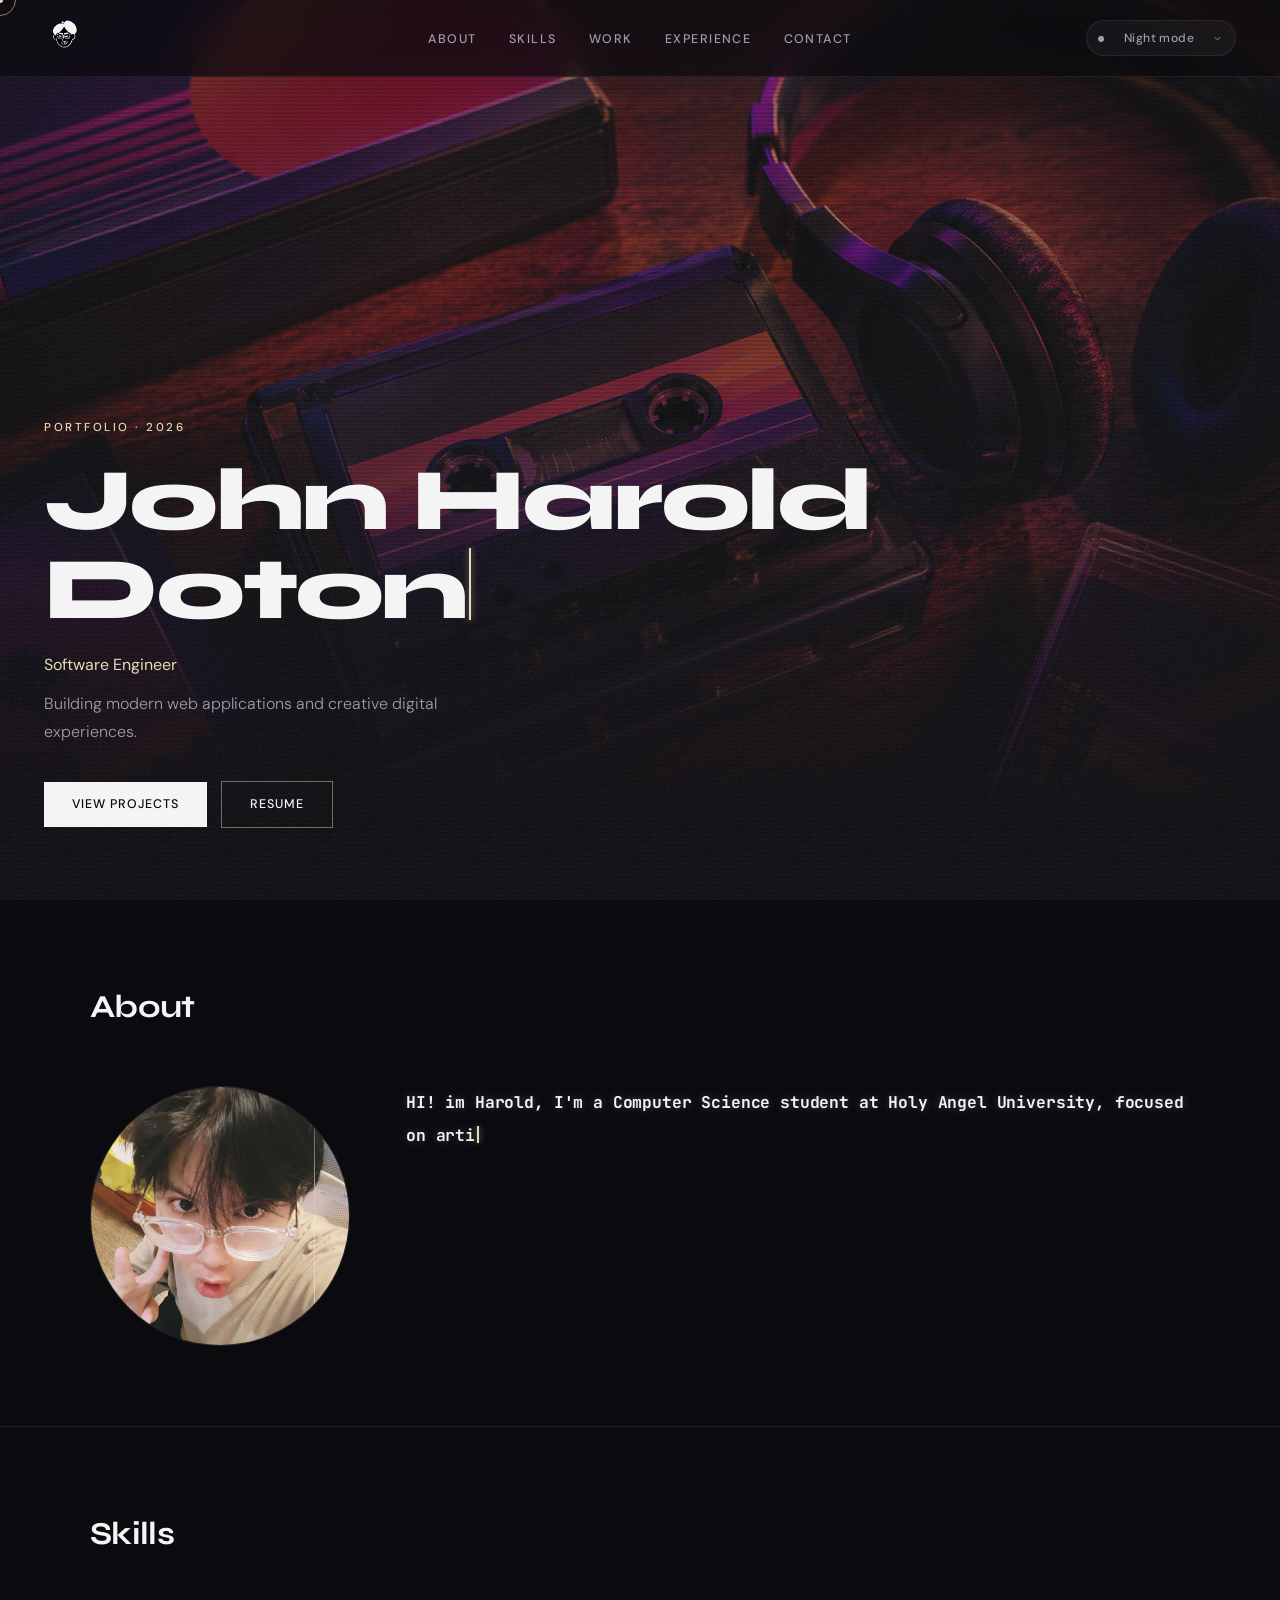
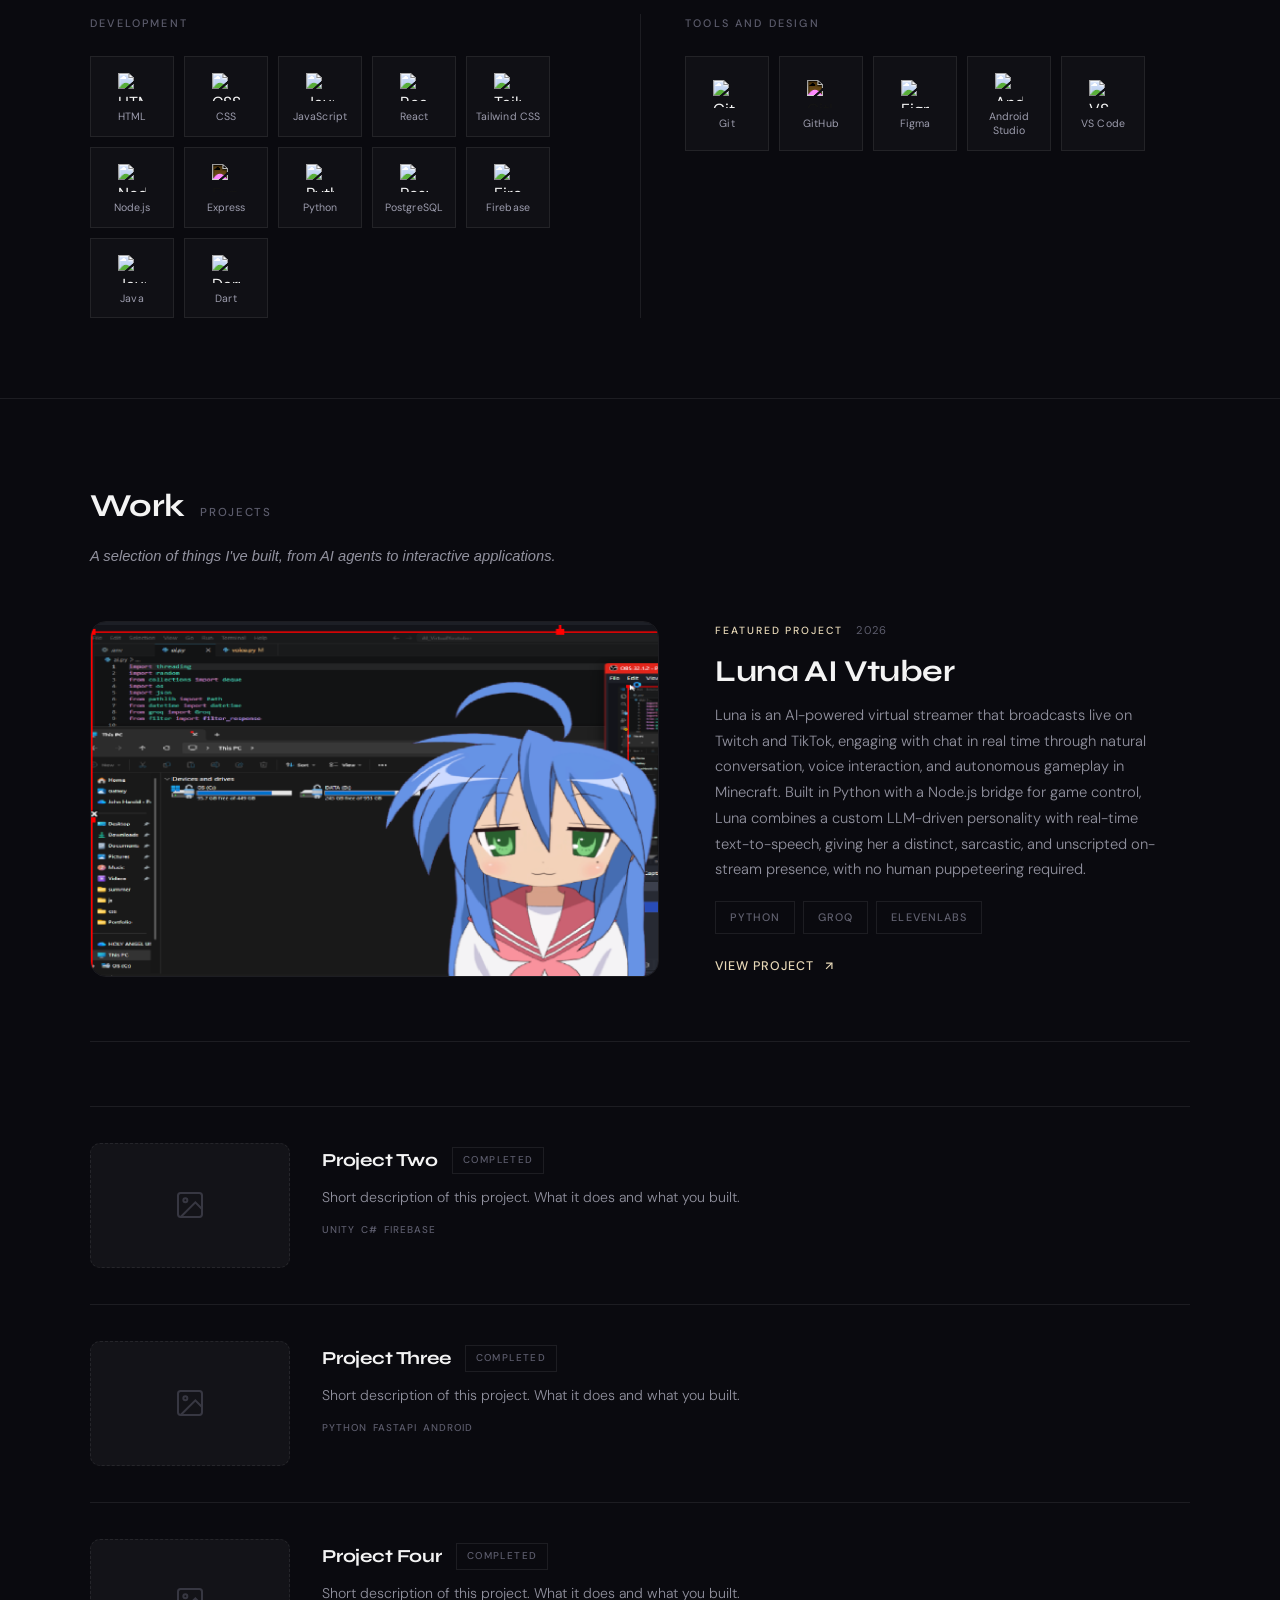
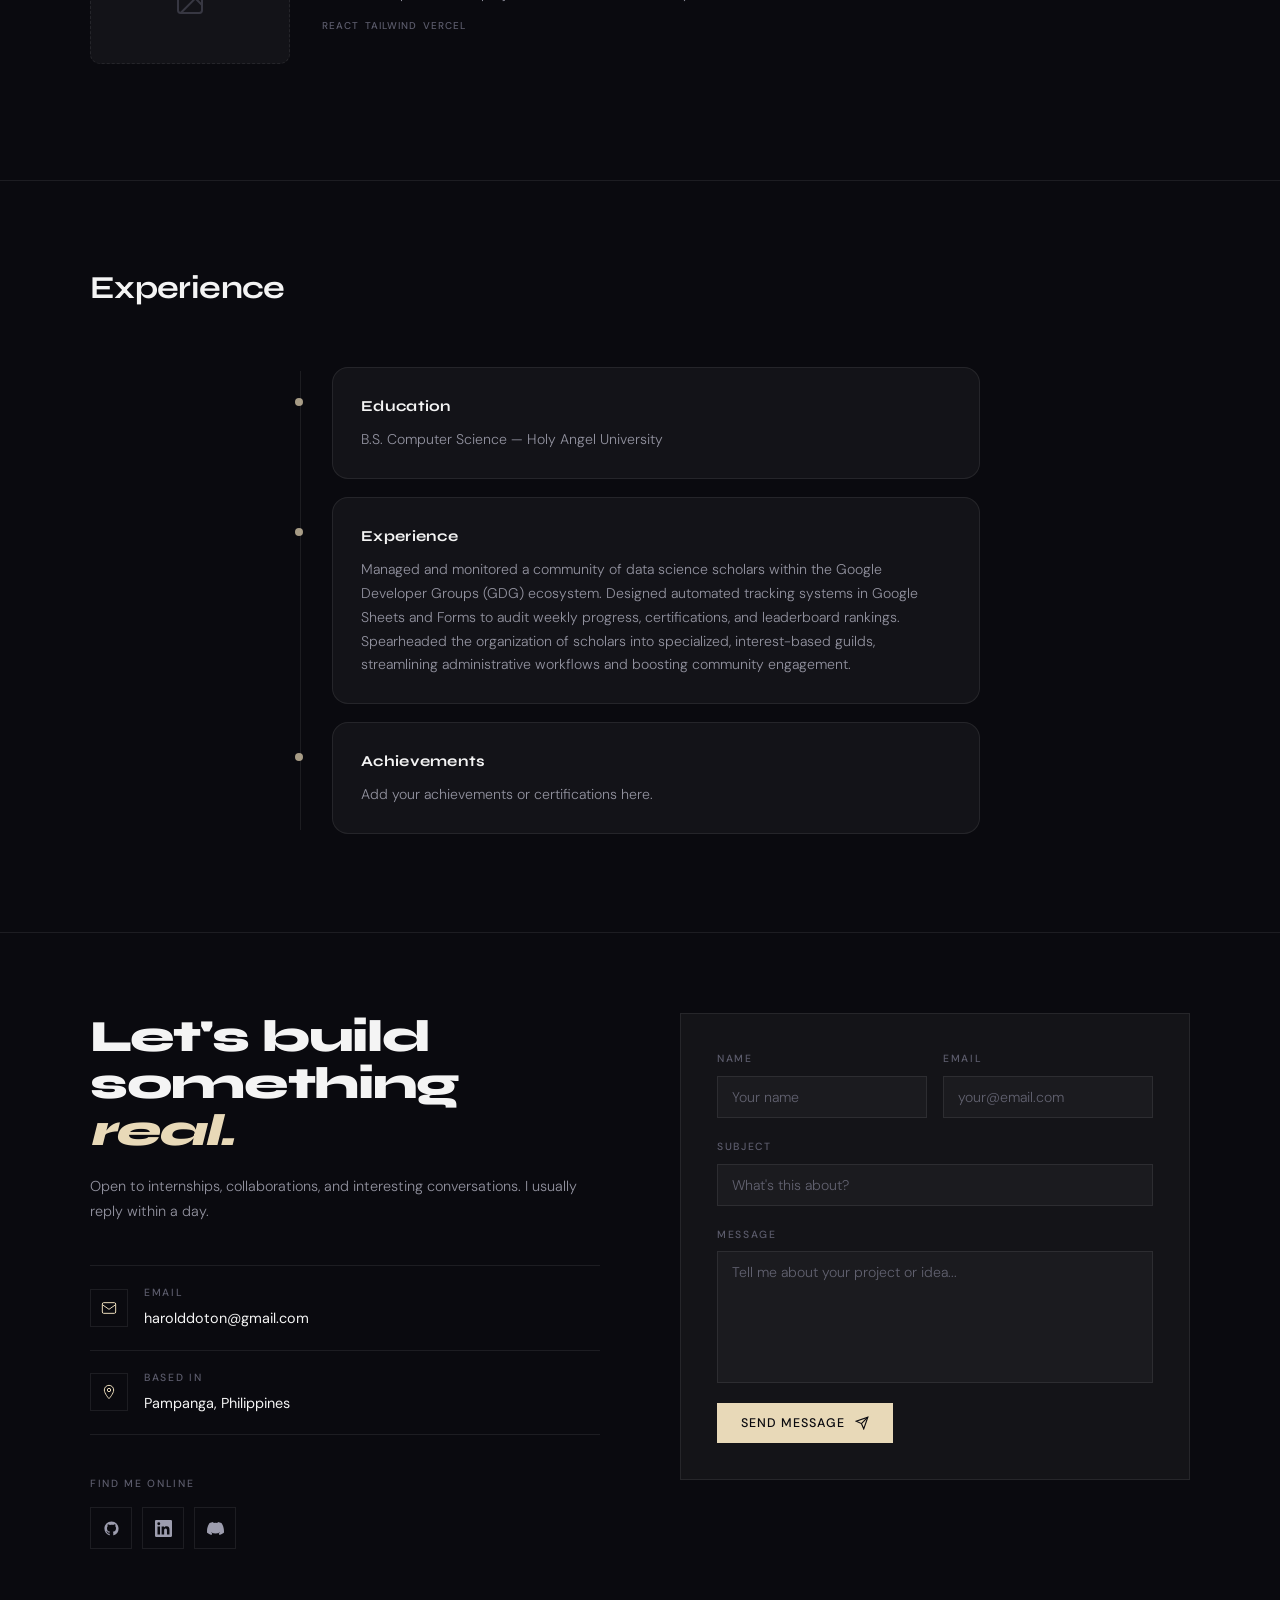
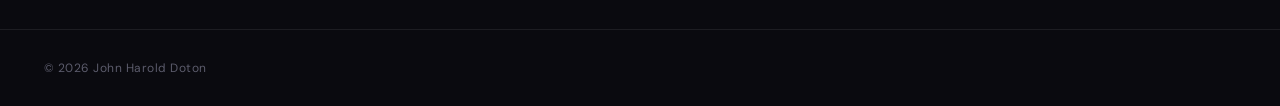
==== commit dfe4cbde: "fixed index" ====
--- a/index.html
+++ b/index.html
@@ -1,32 +1,37 @@
 <!DOCTYPE html>
 <html lang="en">
+
 <head>
   <meta charset="UTF-8">
   <meta name="viewport" content="width=device-width, initial-scale=1.0, viewport-fit=cover">
   <title>John Harold Doton · Portfolio</title>
   <link rel="stylesheet" href="css/styles.css">
-<base target="_blank">
-<base target="_blank">
+  <base target="_blank">
 </head>
+
 <body>
 
-  <div id="loader" style="position:fixed;inset:0;background:#0a0a0f;display:flex;align-items:center;justify-content:center;z-index:99999;transition:opacity .5s;">
-    <span style="font-family:'Syne',sans-serif;font-size:.9rem;letter-spacing:.35em;color:#E8D9B8;text-transform:uppercase;">Loading</span>
+  <!-- Loader -->
+  <div id="loader"
+    style="position:fixed;inset:0;background:#0a0a0f;display:flex;align-items:center;justify-content:center;z-index:99999;transition:opacity .5s;">
+    <span
+      style="font-family:'Syne',sans-serif;font-size:.9rem;letter-spacing:.35em;color:#E8D9B8;text-transform:uppercase;">Loading</span>
   </div>
-<!-- hi -->
+
+  <!-- Persistent Header -->
   <header>
     <div class="logo">
-    <a href="#hero">
+      <a href="#hero" target="_self">
         <img src="assets/my-notion-face-transparent.png" alt="John Harold Doton Logo">
-    </a>
-</div>
+      </a>
+    </div>
     <nav>
       <ul>
-        <li><a href="#about">About</a></li>
-        <li><a href="#skills">Skills</a></li>
-        <li><a href="#work">Work</a></li>
-        <li><a href="#experience">Experience</a></li>
-        <li><a href="#contact">Contact</a></li>
+        <li><a href="#about" target="_self">About</a></li>
+        <li><a href="#skills" target="_self">Skills</a></li>
+        <li><a href="#work" target="_self">Work</a></li>
+        <li><a href="#experience" target="_self">Experience</a></li>
+        <li><a href="#contact" target="_self">Contact</a></li>
       </ul>
     </nav>
     <div class="nav-right">
@@ -34,7 +39,9 @@
         <button class="theme-dd-toggle" id="themeToggle" type="button" aria-haspopup="listbox" aria-expanded="false">
           <span class="theme-dd-icon" id="themeIcon"></span>
           <span class="theme-dd-label" id="themeLabel">Night mode</span>
-          <svg class="theme-dd-caret" viewBox="0 0 24 24" fill="none" stroke="currentColor" stroke-width="2"><path d="M6 9l6 6 6-6"/></svg>
+          <svg class="theme-dd-caret" viewBox="0 0 24 24" fill="none" stroke="currentColor" stroke-width="2">
+            <path d="M6 9l6 6 6-6" />
+          </svg>
         </button>
         <ul class="theme-dd-menu" id="themeMenu" role="listbox">
           <li role="option" data-theme="dark" class="theme-dd-option"><span></span>Night mode</li>
@@ -45,6 +52,7 @@
     </div>
   </header>
 
+  <!-- Hero Section -->
   <section id="hero">
     <div>
       <p class="hero-tag">Portfolio · 2026</p>
@@ -53,24 +61,32 @@
         <span aria-hidden="true"><span id="heroNameLine1"></span><br><span id="heroNameLine2"></span></span>
       </h1>
       <p class="hero-sub"><span id="typing"></span></p>
-      <p class="hero-sub" style="margin-top:12px;">Building modern web applications and creative digital experiences.</p>
+      <p class="hero-sub" style="margin-top:12px;">Building modern web applications and creative digital experiences.
+      </p>
       <div class="hero-row">
-        <a href="#work" class="btn-solid">View projects</a>
-        <a href="assets/resume.pdf" class="btn-line">Resume</a>
-      </div>
-    </div>
-  </section>
-
+        <a href="#work" class="btn-solid" target="_self">View projects</a>
+        <a href="assets/resume.pdf" class="btn-line" download>Resume</a>
+      </div>
+    </div>
+  </section>
+
+  <!-- About Section -->
   <section id="about">
     <div class="container">
-      <div class="sec-head"><h2 class="sec-title">About</h2></div>
+      <div class="sec-head">
+        <h2 class="sec-title">About</h2>
+      </div>
       <div class="about-grid reveal">
         <div class="avatar">
-          <img src="assets/HAROLDPHOTO1.jpg" alt="John Harold Doton" onerror="this.style.display='none';this.parentElement.textContent='JD'">
+          <img src="assets/HAROLDPHOTO1.jpg" alt="John Harold Doton"
+            onerror="this.style.display='none';this.parentElement.textContent='JD'">
         </div>
         <div class="about-body">
           <p class="about-typed-wrap" id="aboutTypedWrap">
-            <span class="sr-only">HI! im Harold, I'm a Computer Science student at Holy Angel University, focused on artificial intelligence, software engineering, and building things people actually use. I like turning ideas AI tools, clean interfaces, I occasionally like creating silly projects that i could turn into real working code.</span>
+            <span class="sr-only">HI! im Harold, I'm a Computer Science student at Holy Angel University, focused on
+              artificial intelligence, software engineering, and building things people actually use. I like turning
+              ideas AI tools, clean interfaces, I occasionally like creating silly projects that i could turn into real
+              working code.</span>
             <span id="aboutTyped" class="about-typed" aria-hidden="true"></span>
           </p>
           <div class="tagstrip" id="aboutTags">
@@ -84,59 +100,111 @@
     </div>
   </section>
 
+  <!-- Skills Section -->
   <section id="skills">
     <div class="container">
-      <div class="sec-head"><h2 class="sec-title">Skills</h2></div>
+      <div class="sec-head">
+        <h2 class="sec-title">Skills</h2>
+      </div>
       <div class="skills-cols reveal">
         <div class="skills-col">
           <span class="col-label">Development</span>
           <div class="skill-flow">
-            <div class="skill"><img class="skill-icon" src="https://cdn.jsdelivr.net/gh/devicons/devicon/icons/html5/html5-original.svg" alt="HTML" loading="lazy"><span>HTML</span></div>
-            <div class="skill"><img class="skill-icon" src="https://cdn.jsdelivr.net/gh/devicons/devicon/icons/css3/css3-original.svg" alt="CSS" loading="lazy"><span>CSS</span></div>
-            <div class="skill"><img class="skill-icon" src="https://cdn.jsdelivr.net/gh/devicons/devicon/icons/javascript/javascript-original.svg" alt="JavaScript" loading="lazy"><span>JavaScript</span></div>
-            <div class="skill"><img class="skill-icon" src="https://cdn.jsdelivr.net/gh/devicons/devicon/icons/react/react-original.svg" alt="React" loading="lazy"><span>React</span></div>
-            <div class="skill"><img class="skill-icon" src="https://cdn.jsdelivr.net/gh/devicons/devicon/icons/tailwindcss/tailwindcss-original.svg" alt="Tailwind CSS" loading="lazy"><span>Tailwind CSS</span></div>
-            <div class="skill"><img class="skill-icon" src="https://cdn.jsdelivr.net/gh/devicons/devicon/icons/nodejs/nodejs-original.svg" alt="Node.js" loading="lazy"><span>Node.js</span></div>
-            <div class="skill"><img class="skill-icon mono" src="https://cdn.jsdelivr.net/gh/devicons/devicon/icons/express/express-original.svg" alt="Express" loading="lazy"><span>Express</span></div>
-            <div class="skill"><img class="skill-icon" src="https://cdn.jsdelivr.net/gh/devicons/devicon/icons/python/python-original.svg" alt="Python" loading="lazy"><span>Python</span></div>
-            <div class="skill"><img class="skill-icon" src="https://cdn.jsdelivr.net/gh/devicons/devicon/icons/postgresql/postgresql-original.svg" alt="PostgreSQL" loading="lazy"><span>PostgreSQL</span></div>
-            <div class="skill"><img class="skill-icon" src="https://cdn.jsdelivr.net/gh/devicons/devicon/icons/firebase/firebase-plain.svg" alt="Firebase" loading="lazy"><span>Firebase</span></div>
-           
-            <div class="skill"><img class="skill-icon" src="https://cdn.jsdelivr.net/gh/devicons/devicon/icons/java/java-original.svg" alt="Java" loading="lazy"><span>Java</span></div>
-            <div class="skill"><img class="skill-icon" src="https://cdn.jsdelivr.net/gh/devicons/devicon/icons/dart/dart-original.svg" alt="Dart" loading="lazy"><span>Dart</span></div>
+            <div class="skill"><img class="skill-icon"
+                src="https://cdn.jsdelivr.net/gh/devicons/devicon/icons/html5/html5-original.svg" alt="HTML"
+                loading="lazy"><span>HTML</span></div>
+            <div class="skill"><img class="skill-icon"
+                src="https://cdn.jsdelivr.net/gh/devicons/devicon/icons/css3/css3-original.svg" alt="CSS"
+                loading="lazy"><span>CSS</span></div>
+            <div class="skill"><img class="skill-icon"
+                src="https://cdn.jsdelivr.net/gh/devicons/devicon/icons/javascript/javascript-original.svg"
+                alt="JavaScript" loading="lazy"><span>JavaScript</span></div>
+            <div class="skill"><img class="skill-icon"
+                src="https://cdn.jsdelivr.net/gh/devicons/devicon/icons/react/react-original.svg" alt="React"
+                loading="lazy"><span>React</span></div>
+            <div class="skill"><img class="skill-icon"
+                src="https://cdn.jsdelivr.net/gh/devicons/devicon/icons/tailwindcss/tailwindcss-original.svg"
+                alt="Tailwind CSS" loading="lazy"><span>Tailwind CSS</span></div>
+            <div class="skill"><img class="skill-icon"
+                src="https://cdn.jsdelivr.net/gh/devicons/devicon/icons/nodejs/nodejs-original.svg" alt="Node.js"
+                loading="lazy"><span>Node.js</span></div>
+            <div class="skill"><img class="skill-icon mono"
+                src="https://cdn.jsdelivr.net/gh/devicons/devicon/icons/express/express-original.svg" alt="Express"
+                loading="lazy"><span>Express</span></div>
+            <div class="skill"><img class="skill-icon"
+                src="https://cdn.jsdelivr.net/gh/devicons/devicon/icons/python/python-original.svg" alt="Python"
+                loading="lazy"><span>Python</span></div>
+            <div class="skill"><img class="skill-icon"
+                src="https://cdn.jsdelivr.net/gh/devicons/devicon/icons/postgresql/postgresql-original.svg"
+                alt="PostgreSQL" loading="lazy"><span>PostgreSQL</span></div>
+            <div class="skill"><img class="skill-icon"
+                src="https://cdn.jsdelivr.net/gh/devicons/devicon/icons/firebase/firebase-plain.svg" alt="Firebase"
+                loading="lazy"><span>Firebase</span></div>
+            <div class="skill"><img class="skill-icon"
+                src="https://cdn.jsdelivr.net/gh/devicons/devicon/icons/java/java-original.svg" alt="Java"
+                loading="lazy"><span>Java</span></div>
+            <div class="skill"><img class="skill-icon"
+                src="https://cdn.jsdelivr.net/gh/devicons/devicon/icons/dart/dart-original.svg" alt="Dart"
+                loading="lazy"><span>Dart</span></div>
           </div>
         </div>
         <div class="skills-col">
           <span class="col-label">Tools and design</span>
           <div class="skill-flow">
-            <div class="skill"><img class="skill-icon" src="https://cdn.jsdelivr.net/gh/devicons/devicon/icons/git/git-original.svg" alt="Git" loading="lazy"><span>Git</span></div>
-            <div class="skill"><img class="skill-icon mono" src="https://cdn.jsdelivr.net/gh/devicons/devicon/icons/github/github-original.svg" alt="GitHub" loading="lazy"><span>GitHub</span></div>
-            <div class="skill"><img class="skill-icon" src="https://cdn.jsdelivr.net/gh/devicons/devicon/icons/figma/figma-original.svg" alt="Figma" loading="lazy"><span>Figma</span></div>
-            
-            <div class="skill"><img class="skill-icon" src="https://cdn.jsdelivr.net/gh/devicons/devicon/icons/androidstudio/androidstudio-original.svg" alt="Android Studio" loading="lazy"><span>Android Studio</span></div>
-            <div class="skill"><img class="skill-icon" src="https://cdn.jsdelivr.net/gh/devicons/devicon/icons/vscode/vscode-original.svg" alt="VS Code" loading="lazy"><span>VS Code</span></div>
-           
-           
-            </div>
-          </div>
-        </div>
-      </div>
-    </div>
-  </section>
-
+            <div class="skill"><img class="skill-icon"
+                src="https://cdn.jsdelivr.net/gh/devicons/devicon/icons/git/git-original.svg" alt="Git"
+                loading="lazy"><span>Git</span></div>
+            <div class="skill"><img class="skill-icon mono"
+                src="https://cdn.jsdelivr.net/gh/devicons/devicon/icons/github/github-original.svg" alt="GitHub"
+                loading="lazy"><span>GitHub</span></div>
+            <div class="skill"><img class="skill-icon"
+                src="https://cdn.jsdelivr.net/gh/devicons/devicon/icons/figma/figma-original.svg" alt="Figma"
+                loading="lazy"><span>Figma</span></div>
+            <div class="skill"><img class="skill-icon"
+                src="https://cdn.jsdelivr.net/gh/devicons/devicon/icons/androidstudio/androidstudio-original.svg"
+                alt="Android Studio" loading="lazy"><span>Android Studio</span></div>
+            <div class="skill"><img class="skill-icon"
+                src="https://cdn.jsdelivr.net/gh/devicons/devicon/icons/vscode/vscode-original.svg" alt="VS Code"
+                loading="lazy"><span>VS Code</span></div>
+          </div>
+        </div>
+      </div>
+    </div>
+  </section>
+
+  <!-- Work Section -->
   <section id="work">
     <div class="container">
-      <div class="sec-head"><h2 class="sec-title">Work</h2><span class="sec-note">Projects</span></div>
+
+      <!-- Redesigned Work Header -->
+      <div class="work-header">
+        <div>
+          <div class="sec-head" style="margin-bottom: 0;">
+            <h2 class="sec-title">Work</h2><span class="sec-note">Projects</span>
+          </div>
+          <p class="work-intro">A selection of things I've built, from AI agents to interactive applications.</p>
+        </div>
+      </div>
 
       <!-- FEATURED PROJECT -->
       <div class="project-featured reveal">
         <a href="https://your-flag-project-link.com" target="_blank" class="project-featured-img">
           <img src="assets/FlagProject.png" alt="Flag Project Preview" loading="lazy">
+          <div class="project-img-overlay">
+            <span class="project-view-hint">View Case Study</span>
+          </div>
         </a>
         <div class="project-featured-content">
-          <span class="project-featured-label">Featured Project</span>
+          <div class="project-meta-row">
+            <span class="project-featured-label">Featured Project</span>
+            <span class="project-year">2026</span>
+          </div>
           <h3 class="project-featured-title">Luna AI Vtuber</h3>
-          <p class="project-featured-desc">Luna is an AI-powered virtual streamer that broadcasts live on Twitch and TikTok, engaging with chat in real time through natural conversation, voice interaction, and autonomous gameplay in Minecraft. Built in Python with a Node.js bridge for game control, Luna combines a custom LLM-driven personality with real-time text-to-speech, giving her a distinct, sarcastic, and unscripted on-stream presence, with no human puppeteering required.</p>
+          <p class="project-featured-desc">Luna is an AI-powered virtual streamer that broadcasts live on Twitch and
+            TikTok, engaging with chat in real time through natural conversation, voice interaction, and autonomous
+            gameplay in Minecraft. Built in Python with a Node.js bridge for game control, Luna combines a custom
+            LLM-driven personality with real-time text-to-speech, giving her a distinct, sarcastic, and unscripted
+            on-stream presence, with no human puppeteering required.</p>
           <div class="project-featured-tags">
             <span class="project-featured-tag">Python</span>
             <span class="project-featured-tag">Groq</span>
@@ -144,64 +212,102 @@
           </div>
           <a href="https://your-flag-project-link.com" target="_blank" class="project-featured-link">
             View project
-            <svg viewBox="0 0 24 24" fill="none" stroke="currentColor" stroke-width="2"><path d="M7 17L17 7"/><path d="M7 7h10v10"/></svg>
+            <svg viewBox="0 0 24 24" fill="none" stroke="currentColor" stroke-width="2">
+              <path d="M7 17L17 7" />
+              <path d="M7 7h10v10" />
+            </svg>
           </a>
         </div>
       </div>
 
-      <!-- PROJECT GRID -->
-      <div class="project-grid reveal">
-        <a href="https://project-two-link.com" target="_blank" class="project-card">
-          <div class="project-card-img">
-            <img src="assets/project-2.png" alt="Project Two Preview" loading="lazy">
-          </div>
-          <div class="project-card-body">
-            <h4 class="project-card-title">Project Two</h4>
-            <div class="project-card-tags">
-              <span class="project-card-tag accent">Unity</span>
-              <span class="project-card-tag">C#</span>
-              <span class="project-card-tag">Firebase</span>
-            </div>
-            <p class="project-card-desc">Short description of this project. What it does and what you built.</p>
+      <!-- PROJECT LIST (redesigned) -->
+      <div class="project-list reveal">
+
+        <!-- Project 2 -->
+        <a href="https://project-two-link.com" target="_blank" class="project-list-item">
+          <div class="project-list-visual">
+            <div class="project-list-img-wrap no-image-placeholder">
+              <svg viewBox="0 0 24 24" fill="none" stroke="currentColor" stroke-width="1.5">
+                <rect x="3" y="3" width="18" height="18" rx="2" ry="2" />
+                <circle cx="8.5" cy="8.5" r="1.5" />
+                <polyline points="21 15 16 10 5 21" />
+              </svg>
+            </div>
+          </div>
+          <div class="project-list-body">
+            <div class="project-list-top">
+              <h4 class="project-list-title">Project Two</h4>
+              <span class="project-list-status">Completed</span>
+            </div>
+            <p class="project-list-desc">Short description of this project. What it does and what you built.</p>
+            <div class="project-list-tags">
+              <span class="project-list-tag">Unity</span>
+              <span class="project-list-tag">C#</span>
+              <span class="project-list-tag">Firebase</span>
+            </div>
           </div>
         </a>
 
-        <a href="https://project-three-link.com" target="_blank" class="project-card">
-          <div class="project-card-img">
-            <img src="assets/project-3.png" alt="Project Three Preview" loading="lazy">
-          </div>
-          <div class="project-card-body">
-            <h4 class="project-card-title">Project Three</h4>
-            <div class="project-card-tags">
-              <span class="project-card-tag accent">Python</span>
-              <span class="project-card-tag">FastAPI</span>
-              <span class="project-card-tag">Android</span>
-            </div>
-            <p class="project-card-desc">Short description of this project. What it does and what you built.</p>
+        <!-- Project 3 -->
+        <a href="https://project-three-link.com" target="_blank" class="project-list-item">
+          <div class="project-list-visual">
+            <div class="project-list-img-wrap no-image-placeholder">
+              <svg viewBox="0 0 24 24" fill="none" stroke="currentColor" stroke-width="1.5">
+                <rect x="3" y="3" width="18" height="18" rx="2" ry="2" />
+                <circle cx="8.5" cy="8.5" r="1.5" />
+                <polyline points="21 15 16 10 5 21" />
+              </svg>
+            </div>
+          </div>
+          <div class="project-list-body">
+            <div class="project-list-top">
+              <h4 class="project-list-title">Project Three</h4>
+              <span class="project-list-status">Completed</span>
+            </div>
+            <p class="project-list-desc">Short description of this project. What it does and what you built.</p>
+            <div class="project-list-tags">
+              <span class="project-list-tag">Python</span>
+              <span class="project-list-tag">FastAPI</span>
+              <span class="project-list-tag">Android</span>
+            </div>
           </div>
         </a>
 
-        <a href="https://project-four-link.com" target="_blank" class="project-card">
-          <div class="project-card-img">
-            <img src="assets/project-4.png" alt="Project Four Preview" loading="lazy">
-          </div>
-          <div class="project-card-body">
-            <h4 class="project-card-title">Project Four</h4>
-            <div class="project-card-tags">
-              <span class="project-card-tag accent">React</span>
-              <span class="project-card-tag">Tailwind</span>
-              <span class="project-card-tag">Vercel</span>
-            </div>
-            <p class="project-card-desc">Short description of this project. What it does and what you built.</p>
+        <!-- Project 4 -->
+        <a href="https://project-four-link.com" target="_blank" class="project-list-item">
+          <div class="project-list-visual">
+            <div class="project-list-img-wrap no-image-placeholder">
+              <svg viewBox="0 0 24 24" fill="none" stroke="currentColor" stroke-width="1.5">
+                <rect x="3" y="3" width="18" height="18" rx="2" ry="2" />
+                <circle cx="8.5" cy="8.5" r="1.5" />
+                <polyline points="21 15 16 10 5 21" />
+              </svg>
+            </div>
+          </div>
+          <div class="project-list-body">
+            <div class="project-list-top">
+              <h4 class="project-list-title">Project Four</h4>
+              <span class="project-list-status">Completed</span>
+            </div>
+            <p class="project-list-desc">Short description of this project. What it does and what you built.</p>
+            <div class="project-list-tags">
+              <span class="project-list-tag">React</span>
+              <span class="project-list-tag">Tailwind</span>
+              <span class="project-list-tag">Vercel</span>
+            </div>
           </div>
         </a>
-      </div>
-    </div>
-  </section>
-
+
+      </div>
+    </div>
+  </section>
+
+  <!-- Experience Section -->
   <section id="experience">
     <div class="container">
-      <div class="sec-head"><h2 class="sec-title">Experience</h2></div>
+      <div class="sec-head">
+        <h2 class="sec-title">Experience</h2>
+      </div>
       <div class="timeline reveal">
         <div class="tl-item glass">
           <h3>Education</h3>
@@ -209,7 +315,10 @@
         </div>
         <div class="tl-item glass">
           <h3>Experience</h3>
-          <p>Managed and monitored a community of data science scholars within the Google Developer Groups (GDG) ecosystem. Designed automated tracking systems in Google Sheets and Forms to audit weekly progress, certifications, and leaderboard rankings. Spearheaded the organization of scholars into specialized, interest-based guilds, streamlining administrative workflows and boosting community engagement.</p>
+          <p>Managed and monitored a community of data science scholars within the Google Developer Groups (GDG)
+            ecosystem. Designed automated tracking systems in Google Sheets and Forms to audit weekly progress,
+            certifications, and leaderboard rankings. Spearheaded the organization of scholars into specialized,
+            interest-based guilds, streamlining administrative workflows and boosting community engagement.</p>
         </div>
         <div class="tl-item glass">
           <h3>Achievements</h3>
@@ -219,6 +328,7 @@
     </div>
   </section>
 
+  <!-- Contact Section -->
   <section id="contact">
     <div class="container">
       <div class="contact-split">
@@ -226,12 +336,16 @@
         <!-- LEFT -->
         <div class="contact-left reveal">
           <h2 class="contact-hed">Let's build<br>something <em>real.</em></h2>
-          <p class="contact-sub">Open to internships, collaborations, and interesting conversations. I usually reply within a day.</p>
+          <p class="contact-sub">Open to internships, collaborations, and interesting conversations. I usually reply
+            within a day.</p>
 
           <div class="contact-info-list">
             <div class="contact-info-item">
               <div class="contact-info-icon">
-                <svg viewBox="0 0 24 24" fill="none" stroke="currentColor" stroke-width="1.5"><rect x="2" y="4" width="20" height="16" rx="2"/><path d="M2 7l10 7 10-7"/></svg>
+                <svg viewBox="0 0 24 24" fill="none" stroke="currentColor" stroke-width="1.5">
+                  <rect x="2" y="4" width="20" height="16" rx="2" />
+                  <path d="M2 7l10 7 10-7" />
+                </svg>
               </div>
               <div>
                 <span class="contact-info-label">Email</span>
@@ -240,7 +354,10 @@
             </div>
             <div class="contact-info-item">
               <div class="contact-info-icon">
-                <svg viewBox="0 0 24 24" fill="none" stroke="currentColor" stroke-width="1.5"><path d="M12 2C8.13 2 5 5.13 5 9c0 5.25 7 13 7 13s7-7.75 7-13c0-3.87-3.13-7-7-7z"/><circle cx="12" cy="9" r="2.5"/></svg>
+                <svg viewBox="0 0 24 24" fill="none" stroke="currentColor" stroke-width="1.5">
+                  <path d="M12 2C8.13 2 5 5.13 5 9c0 5.25 7 13 7 13s7-7.75 7-13c0-3.87-3.13-7-7-7z" />
+                  <circle cx="12" cy="9" r="2.5" />
+                </svg>
               </div>
               <div>
                 <span class="contact-info-label">Based in</span>
@@ -252,13 +369,23 @@
           <div class="contact-socials-label">Find me online</div>
           <div class="contact-socials">
             <a href="https://github.com/Haruuowo" target="_blank" class="csoc" aria-label="GitHub">
-              <svg viewBox="0 0 24 24" fill="currentColor"><path d="M12 2C6.477 2 2 6.484 2 12.017c0 4.425 2.865 8.18 6.839 9.504.5.092.682-.217.682-.483 0-.237-.008-.868-.013-1.703-2.782.605-3.369-1.343-3.369-1.343-.454-1.158-1.11-1.466-1.11-1.466-.908-.62.069-.608.069-.608 1.003.07 1.531 1.032 1.531 1.032.892 1.53 2.341 1.088 2.91.832.092-.647.35-1.088.636-1.338-2.22-.253-4.555-1.113-4.555-4.951 0-1.093.39-1.988 1.029-2.688-.103-.253-.446-1.272.098-2.65 0 0 .84-.27 2.75 1.026A9.564 9.564 0 0112 6.844c.85.004 1.705.115 2.504.337 1.909-1.296 2.747-1.027 2.747-1.027.546 1.379.202 2.398.1 2.651.64.7 1.028 1.595 1.028 2.688 0 3.848-2.339 4.695-4.566 4.943.359.309.678.92.678 1.855 0 1.338-.012 2.419-.012 2.747 0 .268.18.58.688.482A10.019 10.019 0 0022 12.017C22 6.484 17.522 2 12 2z"/></svg>
+              <svg viewBox="0 0 24 24" fill="currentColor">
+                <path
+                  d="M12 2C6.477 2 2 6.484 2 12.017c0 4.425 2.865 8.18 6.839 9.504.5.092.682-.217.682-.483 0-.237-.008-.868-.013-1.703-2.782.605-3.369-1.343-3.369-1.343-.454-1.158-1.11-1.466-1.11-1.466-.908-.62.069-.608.069-.608 1.003.07 1.531 1.032 1.531 1.032.892 1.53 2.341 1.088 2.91.832.092-.647.35-1.088.636-1.338-2.22-.253-4.555-1.113-4.555-4.951 0-1.093.39-1.988 1.029-2.688-.103-.253-.446-1.272.098-2.65 0 0 .84-.27 2.75 1.026A9.564 9.564 0 0112 6.844c.85.004 1.705.115 2.504.337 1.909-1.296 2.747-1.027 2.747-1.027.546 1.379.202 2.398.1 2.651.64.7 1.028 1.595 1.028 2.688 0 3.848-2.339 4.695-4.566 4.943.359.309.678.92.678 1.855 0 1.338-.012 2.419-.012 2.747 0 .268.18.58.688.482A10.019 10.019 0 0022 12.017C22 6.484 17.522 2 12 2z" />
+              </svg>
             </a>
-            <a href="https://www.linkedin.com/in/harold-doton-606b18317/" target="_blank" class="csoc" aria-label="LinkedIn">
-              <svg viewBox="0 0 24 24" fill="currentColor"><path d="M20.447 20.452h-3.554v-5.569c0-1.328-.027-3.037-1.852-3.037-1.853 0-2.136 1.445-2.136 2.939v5.667H9.351V9h3.414v1.561h.046c.477-.9 1.637-1.85 3.37-1.85 3.601 0 4.267 2.37 4.267 5.455v6.286zM5.337 7.433a2.062 2.062 0 01-2.063-2.065 2.064 2.064 0 112.063 2.065zm1.782 13.019H3.555V9h3.564v11.452zM22.225 0H1.771C.792 0 0 .774 0 1.729v20.542C0 23.227.792 24 1.771 24h20.451C23.2 24 24 23.227 24 22.271V1.729C24 .774 23.2 0 22.222 0h.003z"/></svg>
+            <a href="https://www.linkedin.com/in/harold-doton-606b18317/" target="_blank" class="csoc"
+              aria-label="LinkedIn">
+              <svg viewBox="0 0 24 24" fill="currentColor">
+                <path
+                  d="M20.447 20.452h-3.554v-5.569c0-1.328-.027-3.037-1.852-3.037-1.853 0-2.136 1.445-2.136 2.939v5.667H9.351V9h3.414v1.561h.046c.477-.9 1.637-1.85 3.37-1.85 3.601 0 4.267 2.37 4.267 5.455v6.286zM5.337 7.433a2.062 2.062 0 01-2.063-2.065 2.064 2.064 0 112.063 2.065zm1.782 13.019H3.555V9h3.564v11.452zM22.225 0H1.771C.792 0 0 .774 0 1.729v20.542C0 23.227.792 24 1.771 24h20.451C23.2 24 24 23.227 24 22.271V1.729C24 .774 23.2 0 22.222 0h.003z" />
+              </svg>
             </a>
             <a href="https://discord.com/users/kairuuowo" target="_blank" class="csoc" aria-label="Discord">
-              <svg viewBox="0 0 24 24" fill="currentColor"><path d="M20.317 4.37a19.791 19.791 0 00-4.885-1.515.074.074 0 00-.079.037c-.21.375-.444.864-.608 1.25a18.27 18.27 0 00-5.487 0 12.64 12.64 0 00-.617-1.25.077.077 0 00-.079-.037A19.736 19.736 0 003.677 4.37a.07.07 0 00-.032.027C.533 9.046-.32 13.58.099 18.057a.082.082 0 00.031.057 19.9 19.9 0 005.993 3.03.078.078 0 00.084-.028 14.09 14.09 0 001.226-1.994.076.076 0 00-.041-.106 13.107 13.107 0 01-1.872-.892.077.077 0 01-.008-.128 10.2 10.2 0 00.372-.292.074.074 0 01.077-.01c3.928 1.793 8.18 1.793 12.062 0a.074.074 0 01.078.01c.12.098.246.198.373.292a.077.077 0 01-.006.127 12.299 12.299 0 01-1.873.892.077.077 0 00-.041.107c.36.698.772 1.362 1.225 1.993a.076.076 0 00.084.028 19.839 19.839 0 006.002-3.03.077.077 0 00.032-.054c.5-5.177-.838-9.674-3.549-13.66a.061.061 0 00-.031-.03z"/></svg>
+              <svg viewBox="0 0 24 24" fill="currentColor">
+                <path
+                  d="M20.317 4.37a19.791 19.791 0 00-4.885-1.515.074.074 0 00-.079.037c-.21.375-.444.864-.608 1.25a18.27 18.27 0 00-5.487 0 12.64 12.64 0 00-.617-1.25.077.077 0 00-.079-.037A19.736 19.736 0 003.677 4.37a.07.07 0 00-.032.027C.533 9.046-.32 13.58.099 18.057a.082.082 0 00.031.057 19.9 19.9 0 005.993 3.03.078.078 0 00.084-.028 14.09 14.09 0 001.226-1.994.076.076 0 00-.041-.106 13.107 13.107 0 01-1.872-.892.077.077 0 01-.008-.128 10.2 10.2 0 00.372-.292.074.074 0 01.077-.01c3.928 1.793 8.18 1.793 12.062 0a.074.074 0 01.078.01c.12.098.246.198.373.292a.077.077 0 01-.006.127 12.299 12.299 0 01-1.873.892.077.077 0 00-.041.107c.36.698.772 1.362 1.225 1.993a.076.076 0 00.084.028 19.839 19.839 0 006.002-3.03.077.077 0 00.032-.054c.5-5.177-.838-9.674-3.549-13.66a.061.061 0 00-.031-.03z" />
+              </svg>
             </a>
           </div>
         </div>
@@ -286,7 +413,10 @@
           <div class="form-footer">
             <button type="submit" class="btn-send">
               Send message
-              <svg viewBox="0 0 24 24" fill="none" stroke="currentColor" stroke-width="2"><path d="M22 2L11 13"/><path d="M22 2L15 22 11 13 2 9l20-7z"/></svg>
+              <svg viewBox="0 0 24 24" fill="none" stroke="currentColor" stroke-width="2">
+                <path d="M22 2L11 13" />
+                <path d="M22 2L15 22 11 13 2 9l20-7z" />
+              </svg>
             </button>
             <span class="form-status" id="formStatus"></span>
           </div>
@@ -296,12 +426,13 @@
     </div>
   </section>
 
+  <!-- Persistent Footer -->
   <footer>
     <span>© 2026 John Harold Doton</span>
-
   </footer>
 
   <button id="backToTop">↑</button>
   <script src="js/script.js"></script>
 </body>
+
 </html>
--- a/css/styles.css
+++ b/css/styles.css
@@ -5,63 +5,79 @@
 
 @import url('https://fonts.googleapis.com/css2?family=Syne:wght@600;700;800&family=DM+Sans:ital,wght@0,300;0,400;0,500;1,300&family=JetBrains+Mono:wght@400;500;600&display=swap');
 
-*, *::before, *::after { box-sizing: border-box; margin: 0; padding: 0; }
-html { scroll-behavior: smooth; }
-ul { list-style: none; }
-a { color: inherit; text-decoration: none; }
+*,
+*::before,
+*::after {
+  box-sizing: border-box;
+  margin: 0;
+  padding: 0;
+}
+
+html {
+  scroll-behavior: smooth;
+}
+
+ul {
+  list-style: none;
+}
+
+a {
+  color: inherit;
+  text-decoration: none;
+}
 
 /* ---------- DARK TOKENS (default) ---------- */
 :root {
-  --bg:     #0a0a0f;
-  --white:  #f4f4f4;
-  --muted:  #9d9dae;
-  --dim:    #92929f;
-  --faint:  #61616f;
+  --bg: #0a0a0f;
+  --white: #f4f4f4;
+  --muted: #9d9dae;
+  --dim: #92929f;
+  --faint: #61616f;
   --darker: #5c5c6c;
-  --gold:   #E8D9B8;
-  --glass:  rgba(255,255,255,.04);
-  --border: rgba(255,255,255,.08);
-  --bdgold: rgba(232,217,184,.25);
-  --header-bg: rgba(10,10,15,.7);
+  --gold: #E8D9B8;
+  --glass: rgba(255, 255, 255, .04);
+  --border: rgba(255, 255, 255, .08);
+  --bdgold: rgba(232, 217, 184, .25);
+  --header-bg: rgba(10, 10, 15, .7);
   --hero-img: url("../assets/background_images/betternightimage.png");
-  --hero-grad: linear-gradient(to top, rgba(10,10,15,1) 0%, rgba(10,10,15,1) 8%, rgba(10,10,15,.55) 45%, rgba(10,10,15,.2) 100%);
-  --skill-bg: rgba(255,255,255,.025);
+  --hero-grad: linear-gradient(to top, rgba(10, 10, 15, 1) 0%, rgba(10, 10, 15, 1) 8%, rgba(10, 10, 15, .55) 45%, rgba(10, 10, 15, .2) 100%);
+  --skill-bg: rgba(255, 255, 255, .025);
 }
 
 /* ---------- WHITE THEME (soft, warm — not stark white) ---------- */
 body.theme-white {
-  --bg:        #D8D4CA;
-  --white:     #1c1c1a;
-  --muted:     #5a5a50;
-  --dim:       #4a4a40;
-  --faint:     #8c8c80;
-  --darker:    #787870;
-  --gold:      #7a4e24;
-  --glass:     rgba(0,0,0,.04);
-  --border:    rgba(0,0,0,.1);
-  --bdgold:    rgba(122,78,36,.3);
-  --header-bg: rgba(216,212,202,.92);
-  --hero-img:  url("../assets/background_images/backgroundimage_light.png");
-  --hero-grad: linear-gradient(to top, rgba(216,212,202,1) 0%, rgba(216,212,202,1) 5%, rgba(216,212,202,.45) 18%, rgba(216,212,202,.1) 35%, rgba(216,212,202,0) 55%, rgba(216,212,202,0) 100%);
-  --skill-bg:  rgba(0,0,0,.03);
+  --bg: #D8D4CA;
+  --white: #1c1c1a;
+  --muted: #5a5a50;
+  --dim: #4a4a40;
+  --faint: #8c8c80;
+  --darker: #787870;
+  --gold: #7a4e24;
+  --glass: rgba(0, 0, 0, .04);
+  --border: rgba(0, 0, 0, .1);
+  --bdgold: rgba(122, 78, 36, .3);
+  --header-bg: rgba(216, 212, 202, .92);
+  --hero-img: url("../assets/background_images/backgroundimage_light.png");
+  --hero-grad: linear-gradient(to top, rgba(216, 212, 202, 1) 0%, rgba(216, 212, 202, 1) 5%, rgba(216, 212, 202, .45) 18%, rgba(216, 212, 202, .1) 35%, rgba(216, 212, 202, 0) 55%, rgba(216, 212, 202, 0) 100%);
+  --skill-bg: rgba(0, 0, 0, .03);
 }
 
 /* ---------- SUNSET THEME ---------- */
 body.theme-sunset {
-  --bg:        #1E1A16;
-  --white:     #F5F0E8;
-  --muted:     #B8A898;
-  --dim:       #A89888;
-  --faint:     #887A6E;
-  --darker:    #6A6056;
-  --gold:      #C9A96E;
-  --glass:     rgba(255,255,255,.05);
-  --border:    rgba(255,255,255,.1);
-  --bdgold:    rgba(201,169,110,.3);
-  --header-bg: rgba(30,26,22,.85);
-  --hero-img:  url("https://mir-s3-cdn-cf.behance.net/project_modules/1400/4f118569919411.5b917a07e38b1.jpg");
-  --hero-grad: linear-gradient(to top, rgba(30,26,22,1) 0%, rgba(30,26,22,1) 8%, rgba(30,26,22,.55) 45%, rgba(30,26,22,.1) 100%);
-  --skill-bg:  rgba(255,255,255,.04);
+  --bg: #1E1A16;
+  --white: #F5F0E8;
+  --muted: #B8A898;
+  --dim: #A89888;
+  --faint: #887A6E;
+  --darker: #6A6056;
+  --gold: #C9A96E;
+  --glass: rgba(255, 255, 255, .05);
+  --border: rgba(255, 255, 255, .1);
+  --bdgold: rgba(201, 169, 110, .3);
+  --header-bg: rgba(30, 26, 22, .85);
+  --hero-img: url("../assets/background_images/summer.png");
+  --hero-grad: linear-gradient(to top, rgba(30, 26, 22, 1) 0%, rgba(30, 26, 22, 1) 8%, rgba(30, 26, 22, .55) 45%, rgba(30, 26, 22, .1) 100%);
+  --skill-bg: rgba(255, 255, 255, .04);
 }
 
 body {
@@ -76,36 +92,83 @@
 
 /* ---------- CUSTOM CURSOR ---------- */
 @media (pointer: fine) {
-  body, a, button, input, textarea { cursor: none; }
-
-  #cursor-dot, #cursor-ring {
+
+  body,
+  a,
+  button,
+  input,
+  textarea,
+  #heroNameLine1,
+  #heroNameLine2,
+  #hero h1,
+  .btn-solid,
+  .btn-line,
+  .btn-send,
+  .csoc,
+  .project-card,
+  .project-featured-img,
+  .skill,
+  .tag,
+  .work-item,
+  .theme-dd-toggle,
+  .theme-dd-option {
+    cursor: none;
+  }
+
+  #cursor-dot,
+  #cursor-ring {
     position: fixed;
-    top: 0; left: 0;
+    top: 0;
+    left: 0;
     pointer-events: none;
     z-index: 100000;
     transform: translate(-50%, -50%);
   }
+
   #cursor-dot {
-    width: 6px; height: 6px;
+    width: 6px;
+    height: 6px;
     border-radius: 50%;
     background: var(--gold);
     transition: width .18s, height .18s, background .18s, opacity .18s;
   }
+
   #cursor-ring {
-    width: 32px; height: 32px;
+    width: 32px;
+    height: 32px;
     border-radius: 50%;
     border: 1px solid var(--gold);
     opacity: .55;
     transition: width .2s, height .2s, opacity .2s, border-color .2s;
   }
-  #cursor-dot.hover { width: 10px; height: 10px; }
-  #cursor-ring.hover { width: 48px; height: 48px; opacity: .3; }
-  #cursor-dot.click { width: 8px; height: 8px; background: var(--white); }
-  #cursor-ring.click { width: 26px; height: 26px; opacity: .8; }
+
+  #cursor-dot.hover {
+    width: 10px;
+    height: 10px;
+  }
+
+  #cursor-ring.hover {
+    width: 48px;
+    height: 48px;
+    opacity: .3;
+  }
+
+  #cursor-dot.click {
+    width: 8px;
+    height: 8px;
+    background: var(--white);
+  }
+
+  #cursor-ring.click {
+    width: 26px;
+    height: 26px;
+    opacity: .8;
+  }
 
   .cursor-particle {
     position: fixed;
-    top: 0; left: 0;
+    top: 0;
+    left: 0;
     border-radius: 50%;
     background: var(--gold);
     pointer-events: none;
@@ -113,41 +176,76 @@
     transform: translate(-50%, -50%);
     animation: particleFade .6s ease-out forwards;
   }
+
   @keyframes particleFade {
-    0%   { opacity: .8; transform: translate(-50%, -50%) scale(1); }
-    100% { opacity: 0;  transform: translate(-50%, -50%) scale(.2); }
-  }
-}
+    0% {
+      opacity: .8;
+      transform: translate(-50%, -50%) scale(1);
+    }
+
+    100% {
+      opacity: 0;
+      transform: translate(-50%, -50%) scale(.2);
+    }
+  }
+}
+
 @media (pointer: coarse) {
-  #cursor-dot, #cursor-ring, .cursor-particle { display: none; }
+
+  #cursor-dot,
+  #cursor-ring,
+  .cursor-particle {
+    display: none;
+  }
 }
 
 /* ---------- THEME DROPDOWN ---------- */
-.theme-dropdown { position: relative; flex-shrink: 0; }
+.theme-dropdown {
+  position: relative;
+  flex-shrink: 0;
+}
+
 .theme-dd-toggle {
-  display: flex; align-items: center; gap: 9px;
-  height: 38px;
-  min-width: 148px;
-  padding: 0 14px 0 12px;
+  display: flex;
+  align-items: center;
+  gap: 6px;
+  height: 36px;
+  min-width: 138px;
+  padding: 0 12px 0 10px;
   border-radius: 19px;
   border: 1px solid var(--border);
   background: var(--glass);
   color: var(--muted);
   font-family: 'DM Sans', sans-serif;
-  font-size: .75rem; font-weight: 500;
+  font-size: .75rem;
+  font-weight: 500;
   letter-spacing: .04em;
-  cursor: pointer;
   transition: border-color .2s, color .2s, background .2s;
   white-space: nowrap;
 }
+
 .theme-dd-toggle:hover,
-.theme-dropdown.open .theme-dd-toggle { border-color: var(--gold); color: var(--gold); }
-.theme-dd-icon { font-size: .95rem; line-height: 1; }
+.theme-dropdown.open .theme-dd-toggle {
+  border-color: var(--gold);
+  color: var(--gold);
+}
+
+.theme-dd-icon {
+  font-size: .9rem;
+  line-height: 1;
+  margin-right: 2px;
+}
+
 .theme-dd-caret {
-  width: 12px; height: 12px;
+  width: 11px;
+  height: 11px;
+  margin-left: 2px;
   transition: transform .25s;
 }
-.theme-dropdown.open .theme-dd-caret { transform: rotate(180deg); }
+
+.theme-dropdown.open .theme-dd-caret {
+  transform: rotate(180deg);
+}
 
 .theme-dd-menu {
   position: absolute;
@@ -165,29 +263,59 @@
   transition: opacity .18s ease, transform .18s ease;
   z-index: 950;
 }
+
 .theme-dropdown.open .theme-dd-menu {
   opacity: 1;
   transform: translateY(0);
   pointer-events: auto;
 }
+
 .theme-dd-option {
-  display: flex; align-items: center; gap: 10px;
+  display: flex;
+  align-items: center;
+  gap: 10px;
   padding: 9px 12px;
   border-radius: 8px;
-  font-size: .8rem; font-weight: 400;
+  font-size: .8rem;
+  font-weight: 400;
   color: var(--muted);
-  cursor: pointer;
   transition: background .15s, color .15s;
 }
-.theme-dd-option span { font-size: .95rem; line-height: 1; }
-.theme-dd-option:hover { background: var(--glass); color: var(--gold); }
-.theme-dd-option.active { color: var(--gold); }
+
+.theme-dd-option span {
+  font-size: .95rem;
+  line-height: 1;
+}
+
+.theme-dd-option:hover {
+  background: var(--glass);
+  color: var(--gold);
+}
+
+.theme-dd-option.active {
+  color: var(--gold);
+}
 
 /* ---------- THEME-SPECIFIC OVERRIDES ---------- */
-body.theme-white .btn-solid { background: #1c1c1a; color: #EDEAE2; }
-body.theme-white .btn-solid:hover { background: #8a5a2e; color: #EDEAE2; }
-body.theme-sunset .btn-solid { background: #F5F0E8; color: #1E1A16; }
-body.theme-sunset .btn-solid:hover { background: #C9A96E; color: #1E1A16; }
+body.theme-white .btn-solid {
+  background: #1c1c1a;
+  color: #EDEAE2;
+}
+
+body.theme-white .btn-solid:hover {
+  background: #8a5a2e;
+  color: #EDEAE2;
+}
+
+body.theme-sunset .btn-solid {
+  background: #F5F0E8;
+  color: #1E1A16;
+}
+
+body.theme-sunset .btn-solid:hover {
+  background: #C9A96E;
+  color: #1E1A16;
+}
 
 
 
@@ -195,13 +323,13 @@
 /* ---------- THEME SWITCH ANIMATION ---------- */
 body.theme-switching {
   transition: background 0.6s cubic-bezier(0.4, 0, 0.2, 1),
-              color 0.6s cubic-bezier(0.4, 0, 0.2, 1);
+    color 0.6s cubic-bezier(0.4, 0, 0.2, 1);
 }
 
 body.theme-switching header {
   transition: background 0.6s cubic-bezier(0.4, 0, 0.2, 1),
-              border-color 0.6s cubic-bezier(0.4, 0, 0.2, 1),
-              box-shadow 0.6s cubic-bezier(0.4, 0, 0.2, 1);
+    border-color 0.6s cubic-bezier(0.4, 0, 0.2, 1),
+    box-shadow 0.6s cubic-bezier(0.4, 0, 0.2, 1);
 }
 
 body.theme-switching section {
@@ -211,48 +339,48 @@
 body.theme-switching .glass,
 body.theme-switching .tl-item.glass {
   transition: border-color 0.6s cubic-bezier(0.4, 0, 0.2, 1),
-              background 0.6s cubic-bezier(0.4, 0, 0.2, 1),
-              transform 0.25s;
+    background 0.6s cubic-bezier(0.4, 0, 0.2, 1),
+    transform 0.25s;
 }
 
 body.theme-switching .skill {
   transition: border-color 0.6s cubic-bezier(0.4, 0, 0.2, 1),
-              background 0.6s cubic-bezier(0.4, 0, 0.2, 1),
-              transform 0.2s;
+    background 0.6s cubic-bezier(0.4, 0, 0.2, 1),
+    transform 0.2s;
 }
 
 body.theme-switching .tag {
   transition: border-color 0.6s cubic-bezier(0.4, 0, 0.2, 1),
-              color 0.6s cubic-bezier(0.4, 0, 0.2, 1);
+    color 0.6s cubic-bezier(0.4, 0, 0.2, 1);
 }
 
 body.theme-switching .btn-solid,
 body.theme-switching .btn-line,
 body.theme-switching .btn-send {
   transition: background 0.6s cubic-bezier(0.4, 0, 0.2, 1),
-              color 0.6s cubic-bezier(0.4, 0, 0.2, 1),
-              border-color 0.6s cubic-bezier(0.4, 0, 0.2, 1),
-              opacity 0.2s, transform 0.2s;
+    color 0.6s cubic-bezier(0.4, 0, 0.2, 1),
+    border-color 0.6s cubic-bezier(0.4, 0, 0.2, 1),
+    opacity 0.2s, transform 0.2s;
 }
 
 body.theme-switching .form-group input,
 body.theme-switching .form-group textarea {
   transition: border-color 0.6s cubic-bezier(0.4, 0, 0.2, 1),
-              background 0.6s cubic-bezier(0.4, 0, 0.2, 1),
-              color 0.6s cubic-bezier(0.4, 0, 0.2, 1);
+    background 0.6s cubic-bezier(0.4, 0, 0.2, 1),
+    color 0.6s cubic-bezier(0.4, 0, 0.2, 1);
 }
 
 body.theme-switching .csoc,
 body.theme-switching .contact-info-icon {
   transition: border-color 0.6s cubic-bezier(0.4, 0, 0.2, 1),
-              color 0.6s cubic-bezier(0.4, 0, 0.2, 1),
-              transform 0.2s;
+    color 0.6s cubic-bezier(0.4, 0, 0.2, 1),
+    transform 0.2s;
 }
 
 body.theme-switching #backToTop {
   transition: opacity 0.3s, border-color 0.6s cubic-bezier(0.4, 0, 0.2, 1),
-              color 0.6s cubic-bezier(0.4, 0, 0.2, 1),
-              background 0.6s cubic-bezier(0.4, 0, 0.2, 1);
+    color 0.6s cubic-bezier(0.4, 0, 0.2, 1),
+    background 0.6s cubic-bezier(0.4, 0, 0.2, 1);
 }
 
 body.theme-switching nav a,
@@ -290,7 +418,7 @@
 
 body.theme-switching .avatar {
   transition: background 0.6s cubic-bezier(0.4, 0, 0.2, 1),
-              border-color 0.6s cubic-bezier(0.4, 0, 0.2, 1);
+    border-color 0.6s cubic-bezier(0.4, 0, 0.2, 1);
 }
 
 body.theme-switching .about-body p {
@@ -312,8 +440,8 @@
 body.theme-switching .theme-dd-toggle,
 body.theme-switching .theme-dd-menu {
   transition: border-color 0.6s cubic-bezier(0.4, 0, 0.2, 1),
-              color 0.6s cubic-bezier(0.4, 0, 0.2, 1),
-              background 0.6s cubic-bezier(0.4, 0, 0.2, 1);
+    color 0.6s cubic-bezier(0.4, 0, 0.2, 1),
+    background 0.6s cubic-bezier(0.4, 0, 0.2, 1);
 }
 
 body.theme-switching .theme-dd-option {
@@ -349,8 +477,13 @@
 
 /* ---------- NAV ---------- */
 header {
-  position: fixed; top: 0; left: 0; width: 100%;
-  display: flex; align-items: center; justify-content: space-between;
+  position: fixed;
+  top: 0;
+  left: 0;
+  width: 100%;
+  display: flex;
+  align-items: center;
+  justify-content: space-between;
   padding: 14px 44px;
   border-bottom: 1px solid var(--border);
   backdrop-filter: blur(20px);
@@ -372,16 +505,36 @@
   object-fit: contain;
   transition: opacity .2s, transform .2s, filter .4s;
 }
+
 nav {
-  position: absolute; left: 50%; top: 50%;
+  position: absolute;
+  left: 50%;
+  top: 50%;
   transform: translate(-50%, -50%);
 }
-body:not(.theme-white):not(.theme-sunset) .logo img { filter: invert(1); }
-body.theme-white .logo img { filter: none; }
-body.theme-sunset .logo img { filter: none; }
-.logo img:hover { opacity: .75; transform: scale(1.06); }
-
-nav ul { display: flex; gap: 32px; }
+
+body:not(.theme-white):not(.theme-sunset) .logo img {
+  filter: invert(1);
+}
+
+body.theme-white .logo img {
+  filter: none;
+}
+
+body.theme-sunset .logo img {
+  filter: none;
+}
+
+.logo img:hover {
+  opacity: .75;
+  transform: scale(1.06);
+}
+
+nav ul {
+  display: flex;
+  gap: 32px;
+}
+
 nav a {
   font-size: .78rem;
   font-weight: 500;
@@ -391,20 +544,34 @@
   transition: color .2s;
   position: relative;
 }
+
 nav a::after {
   content: '';
   position: absolute;
-  left: 0; bottom: -4px;
-  width: 0; height: 1px;
+  left: 0;
+  bottom: -4px;
+  width: 0;
+  height: 1px;
   background: var(--gold);
   transition: width .25s;
 }
-nav a:hover, nav a.active { color: var(--gold); }
-nav a:hover::after, nav a.active::after { width: 100%; }
+
+nav a:hover,
+nav a.active {
+  color: var(--gold);
+}
+
+nav a:hover::after,
+nav a.active::after {
+  width: 100%;
+}
 
 .nav-right {
-  display: flex; align-items: center; gap: 16px;
-}
+  display: flex;
+  align-items: center;
+  gap: 16px;
+}
+
 /* ---------- HERO ---------- */
 #hero {
   position: relative;
@@ -415,32 +582,37 @@
   padding: 140px 44px 72px;
   background:
     var(--hero-grad),
-    radial-gradient(ellipse at center, rgba(0,0,0,0) 40%, rgba(0,0,0,.5) 100%),
+    radial-gradient(ellipse at center, rgba(0, 0, 0, 0) 40%, rgba(0, 0, 0, .5) 100%),
     var(--hero-img) center 65%/cover no-repeat fixed;
   overflow: hidden;
   border-bottom: none;
   transition: background .5s;
 }
-#hero > div { position: relative; z-index: 3; }
+
+#hero>div {
+  position: relative;
+  z-index: 3;
+}
 
 /* ---------- VHS TAPE OVERLAY ---------- */
 #hero::before {
   content: '';
-  position: absolute; inset: -2%;
+  position: absolute;
+  inset: -2%;
   pointer-events: none;
   z-index: 1;
-  background: repeating-linear-gradient(
-    to bottom,
-    rgba(0,0,0,0) 0px,
-    rgba(0,0,0,0) 2px,
-    rgba(0,0,0,.28) 3px,
-    rgba(0,0,0,0) 4px
-  );
+  background: repeating-linear-gradient(to bottom,
+      rgba(0, 0, 0, 0) 0px,
+      rgba(0, 0, 0, 0) 2px,
+      rgba(0, 0, 0, .28) 3px,
+      rgba(0, 0, 0, 0) 4px);
   animation: vhsScanlines 9s linear infinite;
 }
+
 #hero::after {
   content: '';
-  position: absolute; inset: -2%;
+  position: absolute;
+  inset: -2%;
   pointer-events: none;
   z-index: 2;
   background-image: url("data:image/svg+xml;utf8,<svg xmlns='http://www.w3.org/2000/svg' width='160' height='160'><filter id='n'><feTurbulence type='fractalNoise' baseFrequency='0.85' numOctaves='2' stitchTiles='stitch'/><feColorMatrix type='saturate' values='0'/></filter><rect width='100%25' height='100%25' filter='url(%23n)'/></svg>");
@@ -448,49 +620,137 @@
   mix-blend-mode: screen;
   animation: vhsNoise .2s steps(1) infinite;
 }
+
 @keyframes vhsScanlines {
-  0%   { background-position: 0 0; }
-  100% { background-position: 0 60px; }
-}
+  0% {
+    background-position: 0 0;
+  }
+
+  100% {
+    background-position: 0 60px;
+  }
+}
+
 @keyframes vhsNoise {
-  0%   { transform: translate(0, 0); }
-  25%  { transform: translate(-1%, 1%); }
-  50%  { transform: translate(1%, -1%); }
-  75%  { transform: translate(-1%, -1%); }
-  100% { transform: translate(1%, 1%); }
+  0% {
+    transform: translate(0, 0);
+  }
+
+  25% {
+    transform: translate(-1%, 1%);
+  }
+
+  50% {
+    transform: translate(1%, -1%);
+  }
+
+  75% {
+    transform: translate(-1%, -1%);
+  }
+
+  100% {
+    transform: translate(1%, 1%);
+  }
 }
 
 /* Occasional tracking-glitch burst, toggled via JS */
 #hero.vhs-glitch::before {
   animation: vhsScanlines 9s linear infinite, vhsTear .35s steps(1);
 }
-#hero.vhs-glitch > div {
+
+#hero.vhs-glitch>div {
   animation: vhsShift .35s steps(1);
 }
+
 @keyframes vhsTear {
-  0%   { clip-path: inset(0 0 0 0); transform: translate(0,0); }
-  8%   { clip-path: inset(15% 0 55% 0); transform: translate(-8px,0); }
-  9%   { clip-path: inset(0 0 0 0); transform: translate(0,0); }
-  22%  { clip-path: inset(60% 0 5% 0); transform: translate(6px,0); }
-  23%  { clip-path: inset(0 0 0 0); transform: translate(0,0); }
-  100% { clip-path: inset(0 0 0 0); transform: translate(0,0); }
-}
+  0% {
+    clip-path: inset(0 0 0 0);
+    transform: translate(0, 0);
+  }
+
+  8% {
+    clip-path: inset(15% 0 55% 0);
+    transform: translate(-8px, 0);
+  }
+
+  9% {
+    clip-path: inset(0 0 0 0);
+    transform: translate(0, 0);
+  }
+
+  22% {
+    clip-path: inset(60% 0 5% 0);
+    transform: translate(6px, 0);
+  }
+
+  23% {
+    clip-path: inset(0 0 0 0);
+    transform: translate(0, 0);
+  }
+
+  100% {
+    clip-path: inset(0 0 0 0);
+    transform: translate(0, 0);
+  }
+}
+
 @keyframes vhsShift {
-  0%   { transform: translate(0,0); filter: none; text-shadow: none; }
-  8%   { transform: translate(3px,0); filter: hue-rotate(8deg); text-shadow: -2px 0 rgba(255,0,60,.5), 2px 0 rgba(0,220,255,.5); }
-  9%   { transform: translate(0,0); filter: none; text-shadow: none; }
-  22%  { transform: translate(-2px,0); filter: hue-rotate(-6deg); text-shadow: 2px 0 rgba(255,0,60,.4), -2px 0 rgba(0,220,255,.4); }
-  23%  { transform: translate(0,0); filter: none; text-shadow: none; }
-  100% { transform: translate(0,0); filter: none; text-shadow: none; }
-}
+  0% {
+    transform: translate(0, 0);
+    filter: none;
+    text-shadow: none;
+  }
+
+  8% {
+    transform: translate(3px, 0);
+    filter: hue-rotate(8deg);
+    text-shadow: -2px 0 rgba(255, 0, 60, .5), 2px 0 rgba(0, 220, 255, .5);
+  }
+
+  9% {
+    transform: translate(0, 0);
+    filter: none;
+    text-shadow: none;
+  }
+
+  22% {
+    transform: translate(-2px, 0);
+    filter: hue-rotate(-6deg);
+    text-shadow: 2px 0 rgba(255, 0, 60, .4), -2px 0 rgba(0, 220, 255, .4);
+  }
+
+  23% {
+    transform: translate(0, 0);
+    filter: none;
+    text-shadow: none;
+  }
+
+  100% {
+    transform: translate(0, 0);
+    filter: none;
+    text-shadow: none;
+  }
+}
+
 @media (prefers-reduced-motion: reduce) {
-  #hero::before, #hero::after, #hero.vhs-glitch::before, #hero.vhs-glitch > div { animation: none; }
-}
+
+  #hero::before,
+  #hero::after,
+  #hero.vhs-glitch::before,
+  #hero.vhs-glitch>div {
+    animation: none;
+  }
+}
+
 .hero-tag {
-  font-size: .72rem; font-weight: 500;
-  letter-spacing: .22em; text-transform: uppercase;
-  color: var(--gold); margin-bottom: 18px;
-}
+  font-size: .72rem;
+  font-weight: 500;
+  letter-spacing: .22em;
+  text-transform: uppercase;
+  color: var(--gold);
+  margin-bottom: 18px;
+}
+
 #hero h1 {
   font-family: 'Syne', sans-serif;
   font-weight: 800;
@@ -499,53 +759,124 @@
   letter-spacing: -.03em;
   color: var(--white);
   margin-bottom: 16px;
-  cursor: default;
-}
-#hero h1.name-flicker { animation: nameFlicker 6s ease-in-out infinite; }
+}
+
+#hero h1.name-flicker {
+  animation: nameFlicker 6s ease-in-out infinite;
+}
+
 @keyframes nameFlicker {
-  0%, 92%, 100% { text-shadow: 0 0 0 transparent; }
-  93% { text-shadow: -1px 0 rgba(255,0,60,.35), 1px 0 rgba(0,220,255,.35); }
-  94% { text-shadow: 0 0 0 transparent; }
-  95.5% { text-shadow: 1px 0 rgba(255,0,60,.3), -1px 0 rgba(0,220,255,.3); opacity: .85; }
-  96% { text-shadow: 0 0 0 transparent; opacity: 1; }
-}
-#heroName .type-cursor { height: .82em; }
+
+  0%,
+  92%,
+  100% {
+    text-shadow: 0 0 0 transparent;
+  }
+
+  93% {
+    text-shadow: -1px 0 rgba(255, 0, 60, .35), 1px 0 rgba(0, 220, 255, .35);
+  }
+
+  94% {
+    text-shadow: 0 0 0 transparent;
+  }
+
+  95.5% {
+    text-shadow: 1px 0 rgba(255, 0, 60, .3), -1px 0 rgba(0, 220, 255, .3);
+    opacity: .85;
+  }
+
+  96% {
+    text-shadow: 0 0 0 transparent;
+    opacity: 1;
+  }
+}
+
+#heroName .type-cursor {
+  height: .82em;
+}
+
 @media (prefers-reduced-motion: reduce) {
-  #hero h1.name-flicker { animation: none; }
-}
+  #hero h1.name-flicker {
+    animation: none;
+  }
+}
+
 .hero-sub {
-  font-size: 1rem; font-weight: 300;
-  color: var(--muted); max-width: 480px;
-}
-#typing { color: var(--gold); font-weight: 400; display: block; min-height: 1.7em; }
+  font-size: 1rem;
+  font-weight: 300;
+  color: var(--muted);
+  max-width: 480px;
+}
+
+#typing {
+  color: var(--gold);
+  font-weight: 400;
+  display: block;
+  min-height: 1.7em;
+}
+
 .hero-row {
-  display: flex; gap: 14px; align-items: center;
+  display: flex;
+  gap: 14px;
+  align-items: center;
   margin-top: 36px;
 }
+
 .btn-solid {
   padding: 12px 28px;
-  background: var(--white); color: var(--bg);
-  font-size: .78rem; font-weight: 500;
-  letter-spacing: .08em; text-transform: uppercase;
-  border: none; cursor: pointer;
+  background: var(--white);
+  color: var(--bg);
+  font-size: .78rem;
+  font-weight: 500;
+  letter-spacing: .08em;
+  text-transform: uppercase;
+  border: none;
   transition: background .2s, color .2s;
 }
-.btn-solid:hover { background: var(--gold); color: var(--bg); }
+
+.btn-solid:hover {
+  background: var(--gold);
+  color: var(--bg);
+}
+
 .btn-line {
   padding: 12px 28px;
   border: 1px solid rgba(232, 217, 184, .45);
   color: var(--white);
-  font-size: .78rem; font-weight: 500;
-  letter-spacing: .08em; text-transform: uppercase;
-  background: none; cursor: pointer;
+  font-size: .78rem;
+  font-weight: 500;
+  letter-spacing: .08em;
+  text-transform: uppercase;
+  background: none;
   transition: border-color .2s, color .2s, background .2s;
 }
-.btn-line:hover { border-color: var(--gold); color: var(--gold); background: rgba(232, 217, 184, .06); }
+
+.btn-line:hover {
+  border-color: var(--gold);
+  color: var(--gold);
+  background: rgba(232, 217, 184, .06);
+}
 
 /* ---------- SECTIONS ---------- */
-section { padding: 80px 44px; border-bottom: 1px solid var(--border); transition: border-color .4s; }
-.container { max-width: 1100px; margin: auto; }
-.sec-head { display: flex; align-items: baseline; gap: 16px; margin-bottom: 52px; }
+section {
+  padding: 80px 44px;
+  border-bottom: 1px solid var(--border);
+  transition: border-color .4s;
+}
+
+.container {
+  max-width: 1100px;
+  margin: auto;
+}
+
+.sec-head {
+  display: flex;
+  align-items: baseline;
+  gap: 16px;
+  margin-bottom: 52px;
+}
+
 .sec-title {
   font-family: 'Syne', sans-serif;
   font-weight: 700;
@@ -554,9 +885,12 @@
   color: var(--white);
   transition: color .4s;
 }
+
 .sec-note {
-  font-size: .72rem; font-weight: 500;
-  letter-spacing: .14em; text-transform: uppercase;
+  font-size: .72rem;
+  font-weight: 500;
+  letter-spacing: .14em;
+  text-transform: uppercase;
   color: var(--darker);
 }
 
@@ -567,25 +901,59 @@
   border-radius: 16px;
   transition: border-color .25s, transform .25s, background .4s;
 }
-.glass:hover { border-color: var(--bdgold); transform: translateY(-5px); }
+
+.glass:hover {
+  border-color: var(--bdgold);
+  transform: translateY(-5px);
+}
 
 /* ---------- ABOUT ---------- */
-.about-grid { display: grid; grid-template-columns: 260px 1fr; gap: 56px; align-items: start; }
+.about-grid {
+  display: grid;
+  grid-template-columns: 260px 1fr;
+  gap: 56px;
+  align-items: start;
+}
+
 .avatar {
-  width: 100%; aspect-ratio: 1;
+  width: 100%;
+  aspect-ratio: 1;
   border-radius: 50%;
   background: var(--glass);
   border: 1px solid var(--border);
-  display: flex; align-items: center; justify-content: center;
+  display: flex;
+  align-items: center;
+  justify-content: center;
   font-family: 'Syne', sans-serif;
-  font-size: 3rem; font-weight: 800;
-  color: var(--darker); letter-spacing: -.04em;
+  font-size: 3rem;
+  font-weight: 800;
+  color: var(--darker);
+  letter-spacing: -.04em;
   overflow: hidden;
   transition: background .4s, border-color .4s;
 }
-.avatar img { width: 100%; height: 100%; object-fit: cover; }
-.about-body p { color: var(--white); font-size: 1.15rem; font-weight: 700; line-height: 1.75; margin-bottom: 18px; transition: color .4s; }
-.about-body p strong { color: var(--white); font-weight: 700; transition: color .4s; }
+
+.avatar img {
+  width: 100%;
+  height: 100%;
+  object-fit: cover;
+}
+
+.about-body p {
+  color: var(--white);
+  font-size: 1.15rem;
+  font-weight: 700;
+  line-height: 1.75;
+  margin-bottom: 18px;
+  transition: color .4s;
+}
+
+.about-body p strong {
+  color: var(--white);
+  font-weight: 700;
+  transition: color .4s;
+}
+
 .about-typed {
   font-family: 'JetBrains Mono', 'Courier New', monospace;
   font-size: 1.02rem;
@@ -594,144 +962,355 @@
   color: var(--gold);
   text-shadow: 0 0 6px rgba(232, 217, 184, .35), 0 0 14px rgba(232, 217, 184, .12);
 }
+
 .about-typed strong.typing-current,
-.about-typed strong { color: var(--white); font-weight: 600; text-shadow: 0 0 8px rgba(255,255,255,.25); }
+.about-typed strong {
+  color: var(--white);
+  font-weight: 600;
+  text-shadow: 0 0 8px rgba(255, 255, 255, .25);
+}
+
 .sr-only {
-  position: absolute; width: 1px; height: 1px;
-  padding: 0; margin: -1px; overflow: hidden;
-  clip: rect(0,0,0,0); white-space: nowrap; border: 0;
-}
-.about-typed-wrap { min-height: 6.5em; }
+  position: absolute;
+  width: 1px;
+  height: 1px;
+  padding: 0;
+  margin: -1px;
+  overflow: hidden;
+  clip: rect(0, 0, 0, 0);
+  white-space: nowrap;
+  border: 0;
+}
+
+.about-typed-wrap {
+  min-height: 6.5em;
+}
+
 .type-cursor {
   display: inline-block;
-  width: 2px; height: 1em;
+  width: 2px;
+  height: 1em;
   background: var(--gold);
   box-shadow: 0 0 6px rgba(232, 217, 184, .6);
-  margin-left: 2px; vertical-align: -2px;
+  margin-left: 2px;
+  vertical-align: -2px;
   animation: typeCaret .9s steps(1) infinite;
 }
-@keyframes typeCaret { 0%, 49% { opacity: 1; } 50%, 100% { opacity: 0; } }
-.tagstrip { display: flex; flex-wrap: wrap; gap: 8px; margin-top: 28px; }
+
+@keyframes typeCaret {
+
+  0%,
+  49% {
+    opacity: 1;
+  }
+
+  50%,
+  100% {
+    opacity: 0;
+  }
+}
+
+.tagstrip {
+  display: flex;
+  flex-wrap: wrap;
+  gap: 8px;
+  margin-top: 28px;
+}
+
 .tagstrip .tag {
-  opacity: 0; transform: translateY(8px);
+  opacity: 0;
+  transform: translateY(8px);
   transition: opacity .4s ease, transform .4s ease, border-color .2s, color .2s;
 }
-.tagstrip.stagger-in .tag { opacity: 1; transform: translateY(0); }
-.tagstrip.stagger-in .tag:nth-child(1) { transition-delay: .05s; }
-.tagstrip.stagger-in .tag:nth-child(2) { transition-delay: .15s; }
-.tagstrip.stagger-in .tag:nth-child(3) { transition-delay: .25s; }
-.tagstrip.stagger-in .tag:nth-child(4) { transition-delay: .35s; }
+
+.tagstrip.stagger-in .tag {
+  opacity: 1;
+  transform: translateY(0);
+}
+
+.tagstrip.stagger-in .tag:nth-child(1) {
+  transition-delay: .05s;
+}
+
+.tagstrip.stagger-in .tag:nth-child(2) {
+  transition-delay: .15s;
+}
+
+.tagstrip.stagger-in .tag:nth-child(3) {
+  transition-delay: .25s;
+}
+
+.tagstrip.stagger-in .tag:nth-child(4) {
+  transition-delay: .35s;
+}
+
 .tag {
-  font-size: .72rem; font-weight: 500;
-  letter-spacing: .1em; text-transform: uppercase;
+  font-size: .72rem;
+  font-weight: 500;
+  letter-spacing: .1em;
+  text-transform: uppercase;
   padding: 7px 16px;
   border: 1px solid var(--border);
   color: var(--faint);
-  transition: border-color .2s, color .2s; cursor: default;
-}
-.tag:hover { border-color: var(--gold); color: var(--gold); }
+  transition: border-color .2s, color .2s;
+  cursor: default;
+}
+
+.tag:hover {
+  border-color: var(--gold);
+  color: var(--gold);
+}
 
 /* ---------- SKILLS ---------- */
-.skills-cols { display: grid; grid-template-columns: 1fr 1fr; gap: 0; }
-.skills-col { padding: 0 44px 0 0; }
-.skills-col:last-child { padding: 0 0 0 44px; border-left: 1px solid var(--border); }
+.skills-cols {
+  display: grid;
+  grid-template-columns: 1fr 1fr;
+  gap: 0;
+}
+
+.skills-col {
+  padding: 0 44px 0 0;
+}
+
+.skills-col:last-child {
+  padding: 0 0 0 44px;
+  border-left: 1px solid var(--border);
+}
+
 .col-label {
-  font-size: .68rem; font-weight: 500;
-  letter-spacing: .2em; text-transform: uppercase;
-  color: var(--darker); margin-bottom: 24px; display: block;
+  font-size: .68rem;
+  font-weight: 500;
+  letter-spacing: .2em;
+  text-transform: uppercase;
+  color: var(--darker);
+  margin-bottom: 24px;
+  display: block;
   transition: color .4s;
 }
-.skill-flow { display: flex; flex-wrap: wrap; gap: 10px; }
+
+.skill-flow {
+  display: flex;
+  flex-wrap: wrap;
+  gap: 10px;
+}
+
 .skill {
-  display: flex; flex-direction: column; align-items: center; justify-content: center;
+  display: flex;
+  flex-direction: column;
+  align-items: center;
+  justify-content: center;
   gap: 9px;
   width: 84px;
   padding: 16px 8px 12px;
   border: 1px solid var(--border);
   background: var(--skill-bg);
-  transition: border-color .2s, background .4s, transform .2s; cursor: default;
-}
-.skill:hover { border-color: var(--bdgold); transform: translateY(-3px); }
-.skill-icon { width: 28px; height: 28px; object-fit: contain; flex-shrink: 0; }
+  transition: border-color .2s, background .4s, transform .2s;
+  cursor: default;
+}
+
+.skill:hover {
+  border-color: var(--bdgold);
+  transform: translateY(-3px);
+}
+
+.skill-icon {
+  width: 28px;
+  height: 28px;
+  object-fit: contain;
+  flex-shrink: 0;
+}
 
 /* Pixelate-resolve entrance for skill cards */
-@keyframes skillFallbackReveal { to { opacity: 1; filter: blur(0) contrast(1); transform: scale(1); } }
+@keyframes skillFallbackReveal {
+  to {
+    opacity: 1;
+    filter: blur(0) contrast(1);
+    transform: scale(1);
+  }
+}
+
 .skills-cols:not(.pixelate-in) .skill {
-  opacity: 0; transform: scale(1.15); filter: blur(8px) contrast(2);
+  opacity: 0;
+  transform: scale(1.15);
+  filter: blur(8px) contrast(2);
   animation: skillFallbackReveal 0s linear 4s forwards;
 }
-.skills-cols.pixelate-in .skill { opacity: 1; filter: blur(0) contrast(1); }
+
+.skills-cols.pixelate-in .skill {
+  opacity: 1;
+  filter: blur(0) contrast(1);
+}
+
 @media (prefers-reduced-motion: reduce) {
-  .skills-cols .skill { opacity: 1; transform: none; filter: none; animation: none; }
-}
-.skill-icon-svg { color: var(--gold); }
-body:not(.theme-white) .skill-icon.mono { filter: invert(1) brightness(1.7); }
+  .skills-cols .skill {
+    opacity: 1;
+    transform: none;
+    filter: none;
+    animation: none;
+  }
+}
+
+.skill-icon-svg {
+  color: var(--gold);
+}
+
+body:not(.theme-white) .skill-icon.mono {
+  filter: invert(1) brightness(1.7);
+}
+
 .skill span {
-  font-size: .66rem; font-weight: 400;
+  font-size: .66rem;
+  font-weight: 400;
   letter-spacing: .01em;
   color: var(--muted);
   text-align: center;
   line-height: 1.3;
   transition: color .2s;
 }
-.skill:hover span { color: var(--gold); }
+
+.skill:hover span {
+  color: var(--gold);
+}
 
 /* ---------- WORK ---------- */
 .work-item {
-  display: grid; grid-template-columns: 1fr 40px;
-  gap: 16px; align-items: start;
+  display: grid;
+  grid-template-columns: 1fr 40px;
+  gap: 16px;
+  align-items: start;
   padding: 32px 0;
   border-top: 1px solid var(--border);
-  cursor: pointer;
   transition: border-color .4s;
 }
-.work-item:first-child { border-top: none; }
+
+.work-item:first-child {
+  border-top: none;
+}
+
 .work-title {
   font-family: 'Syne', sans-serif;
-  font-size: 1.35rem; font-weight: 700;
-  color: var(--white); margin-bottom: 8px; letter-spacing: -.01em;
+  font-size: 1.35rem;
+  font-weight: 700;
+  color: var(--white);
+  margin-bottom: 8px;
+  letter-spacing: -.01em;
   transition: color .2s;
 }
-.work-meta { display: flex; gap: 18px; margin-bottom: 10px; }
+
+.work-meta {
+  display: flex;
+  gap: 18px;
+  margin-bottom: 10px;
+}
+
 .work-tag {
-  font-size: .68rem; font-weight: 500;
-  letter-spacing: .12em; text-transform: uppercase;
-  color: var(--darker); transition: color .4s;
-}
-.work-tag.accent { color: var(--gold); }
-.work-desc { font-size: .9rem; font-weight: 300; color: var(--dim); line-height: 1.65; max-width: 560px; transition: color .4s; }
-.work-arrow { font-size: 1.1rem; color: var(--darker); padding-top: 4px; text-align: right; transition: color .2s, transform .2s; }
-.work-item:hover .work-title { color: var(--gold); }
-.work-item:hover .work-arrow { color: var(--gold); transform: translate(3px, -3px); }
+  font-size: .68rem;
+  font-weight: 500;
+  letter-spacing: .12em;
+  text-transform: uppercase;
+  color: var(--darker);
+  transition: color .4s;
+}
+
+.work-tag.accent {
+  color: var(--gold);
+}
+
+.work-desc {
+  font-size: .9rem;
+  font-weight: 300;
+  color: var(--dim);
+  line-height: 1.65;
+  max-width: 560px;
+  transition: color .4s;
+}
+
+.work-arrow {
+  font-size: 1.1rem;
+  color: var(--darker);
+  padding-top: 4px;
+  text-align: right;
+  transition: color .2s, transform .2s;
+}
+
+.work-item:hover .work-title {
+  color: var(--gold);
+}
+
+.work-item:hover .work-arrow {
+  color: var(--gold);
+  transform: translate(3px, -3px);
+}
 
 /* ---------- RESUME ---------- */
-.resume-card { text-align: center; padding: 56px 40px; max-width: 480px; margin: 0 auto; }
-.resume-card p { font-size: .95rem; color: var(--dim); font-weight: 300; margin-bottom: 28px; }
+.resume-card {
+  text-align: center;
+  padding: 56px 40px;
+  max-width: 480px;
+  margin: 0 auto;
+}
+
+.resume-card p {
+  font-size: .95rem;
+  color: var(--dim);
+  font-weight: 300;
+  margin-bottom: 28px;
+}
 
 /* ---------- TIMELINE ---------- */
-.timeline { max-width: 680px; margin: 0 auto; position: relative; }
+.timeline {
+  max-width: 680px;
+  margin: 0 auto;
+  position: relative;
+}
+
 .timeline::before {
-  content: ''; position: absolute;
-  left: 0; top: 4px; bottom: 4px;
-  width: 1px; background: var(--border);
+  content: '';
+  position: absolute;
+  left: 0;
+  top: 4px;
+  bottom: 4px;
+  width: 1px;
+  background: var(--border);
   transition: background .4s;
 }
-.tl-item { margin-left: 32px; margin-bottom: 18px; padding: 26px 28px; position: relative; }
+
+.tl-item {
+  margin-left: 32px;
+  margin-bottom: 18px;
+  padding: 26px 28px;
+  position: relative;
+}
+
 .tl-item::before {
-  content: ''; position: absolute;
-  left: -38px; top: 30px;
-  width: 8px; height: 8px;
+  content: '';
+  position: absolute;
+  left: -38px;
+  top: 30px;
+  width: 8px;
+  height: 8px;
   border-radius: 50%;
-  background: var(--gold); opacity: .7;
+  background: var(--gold);
+  opacity: .7;
   transition: background .4s;
 }
+
 .tl-item h3 {
   font-family: 'Syne', sans-serif;
-  font-size: .95rem; font-weight: 700;
-  color: var(--white); margin-bottom: 8px; letter-spacing: .02em;
+  font-size: .95rem;
+  font-weight: 700;
+  color: var(--white);
+  margin-bottom: 8px;
+  letter-spacing: .02em;
   transition: color .4s;
 }
-.tl-item p { font-size: .88rem; color: var(--dim); font-weight: 300; transition: color .4s; }
+
+.tl-item p {
+  font-size: .88rem;
+  color: var(--dim);
+  font-weight: 300;
+  transition: color .4s;
+}
 
 /* ---------- CONTACT ---------- */
 .contact-split {
@@ -740,6 +1319,7 @@
   gap: 80px;
   align-items: start;
 }
+
 .contact-hed {
   font-family: 'Syne', sans-serif;
   font-weight: 800;
@@ -750,57 +1330,115 @@
   margin-bottom: 20px;
   transition: color .4s;
 }
-.contact-hed em { font-style: italic; color: var(--gold); }
+
+.contact-hed em {
+  font-style: italic;
+  color: var(--gold);
+}
+
 .contact-sub {
-  font-size: .9rem; font-weight: 300;
-  color: var(--dim); line-height: 1.75;
-  margin-bottom: 40px; transition: color .4s;
+  font-size: .9rem;
+  font-weight: 300;
+  color: var(--dim);
+  line-height: 1.75;
+  margin-bottom: 40px;
+  transition: color .4s;
 }
 
 /* info list */
-.contact-info-list { display: flex; flex-direction: column; gap: 0; margin-bottom: 40px; }
+.contact-info-list {
+  display: flex;
+  flex-direction: column;
+  gap: 0;
+  margin-bottom: 40px;
+}
+
 .contact-info-item {
-  display: flex; align-items: center; gap: 16px;
+  display: flex;
+  align-items: center;
+  gap: 16px;
   padding: 18px 0;
   border-top: 1px solid var(--border);
 }
-.contact-info-item:last-child { border-bottom: 1px solid var(--border); }
+
+.contact-info-item:last-child {
+  border-bottom: 1px solid var(--border);
+}
+
 .contact-info-icon {
-  width: 38px; height: 38px;
+  width: 38px;
+  height: 38px;
   border: 1px solid var(--border);
-  display: flex; align-items: center; justify-content: center;
+  display: flex;
+  align-items: center;
+  justify-content: center;
   flex-shrink: 0;
   transition: border-color .2s;
 }
-.contact-info-icon svg { width: 16px; height: 16px; color: var(--gold); }
+
+.contact-info-icon svg {
+  width: 16px;
+  height: 16px;
+  color: var(--gold);
+}
+
 .contact-info-label {
   display: block;
-  font-size: .65rem; font-weight: 500;
-  letter-spacing: .16em; text-transform: uppercase;
-  color: var(--darker); margin-bottom: 3px;
-}
+  font-size: .65rem;
+  font-weight: 500;
+  letter-spacing: .16em;
+  text-transform: uppercase;
+  color: var(--darker);
+  margin-bottom: 3px;
+}
+
 .contact-info-val {
-  font-size: .9rem; font-weight: 400;
-  color: var(--white); transition: color .2s;
-}
-a.contact-info-val:hover { color: var(--gold); }
+  font-size: .9rem;
+  font-weight: 400;
+  color: var(--white);
+  transition: color .2s;
+}
+
+a.contact-info-val:hover {
+  color: var(--gold);
+}
 
 /* socials */
 .contact-socials-label {
-  font-size: .65rem; font-weight: 500;
-  letter-spacing: .16em; text-transform: uppercase;
-  color: var(--darker); margin-bottom: 14px;
-}
-.contact-socials { display: flex; gap: 10px; }
+  font-size: .65rem;
+  font-weight: 500;
+  letter-spacing: .16em;
+  text-transform: uppercase;
+  color: var(--darker);
+  margin-bottom: 14px;
+}
+
+.contact-socials {
+  display: flex;
+  gap: 10px;
+}
+
 .csoc {
-  width: 42px; height: 42px;
+  width: 42px;
+  height: 42px;
   border: 1px solid var(--border);
-  display: flex; align-items: center; justify-content: center;
+  display: flex;
+  align-items: center;
+  justify-content: center;
   color: var(--muted);
   transition: border-color .2s, color .2s, transform .2s;
 }
-.csoc svg { width: 17px; height: 17px; }
-.csoc:hover { border-color: var(--gold); color: var(--gold); transform: translateY(-3px); }
+
+.csoc svg {
+  width: 17px;
+  height: 17px;
+}
+
+.csoc:hover {
+  border-color: var(--gold);
+  color: var(--gold);
+  transform: translateY(-3px);
+}
 
 /* form side */
 .contact-right {
@@ -814,75 +1452,155 @@
 }
 
 /* form fields */
-.form-row { display: grid; grid-template-columns: 1fr 1fr; gap: 16px; }
-.form-group { display: flex; flex-direction: column; gap: 8px; }
+.form-row {
+  display: grid;
+  grid-template-columns: 1fr 1fr;
+  gap: 16px;
+}
+
+.form-group {
+  display: flex;
+  flex-direction: column;
+  gap: 8px;
+}
+
 .form-group label {
-  font-size: .65rem; font-weight: 500;
-  letter-spacing: .16em; text-transform: uppercase;
-  color: var(--darker); transition: color .4s;
-}
+  font-size: .65rem;
+  font-weight: 500;
+  letter-spacing: .16em;
+  text-transform: uppercase;
+  color: var(--darker);
+  transition: color .4s;
+}
+
 .form-group input,
 .form-group textarea {
-  background: rgba(255,255,255,.03);
+  background: rgba(255, 255, 255, .03);
   border: 1px solid var(--border);
   color: var(--white);
   font-family: 'DM Sans', sans-serif;
-  font-size: .88rem; font-weight: 300;
+  font-size: .88rem;
+  font-weight: 300;
   padding: 11px 14px;
-  outline: none; resize: none;
+  outline: none;
+  resize: none;
   transition: border-color .2s, background .4s, color .4s;
   -webkit-appearance: none;
 }
+
 .form-group input::placeholder,
-.form-group textarea::placeholder { color: var(--faint); }
+.form-group textarea::placeholder {
+  color: var(--faint);
+}
+
 .form-group input:focus,
-.form-group textarea:focus { border-color: var(--gold); }
-
-.form-footer { display: flex; align-items: center; gap: 16px; }
+.form-group textarea:focus {
+  border-color: var(--gold);
+}
+
+.form-footer {
+  display: flex;
+  align-items: center;
+  gap: 16px;
+}
+
 .btn-send {
-  display: flex; align-items: center; gap: 10px;
+  display: flex;
+  align-items: center;
+  gap: 10px;
   padding: 12px 24px;
-  background: var(--gold); color: var(--bg);
+  background: var(--gold);
+  color: var(--bg);
   font-family: 'DM Sans', sans-serif;
-  font-size: .78rem; font-weight: 500;
-  letter-spacing: .08em; text-transform: uppercase;
-  border: none; cursor: pointer;
+  font-size: .78rem;
+  font-weight: 500;
+  letter-spacing: .08em;
+  text-transform: uppercase;
+  border: none;
   transition: opacity .2s, transform .2s;
 }
-.btn-send svg { width: 14px; height: 14px; }
-.btn-send:hover { opacity: .85; transform: translateY(-1px); }
-.form-status { font-size: .8rem; color: var(--dim); transition: color .3s; }
-.form-status.success { color: #6a9e6e; }
-.form-status.error   { color: #c46a6a; }
+
+.btn-send svg {
+  width: 14px;
+  height: 14px;
+}
+
+.btn-send:hover {
+  opacity: .85;
+  transform: translateY(-1px);
+}
+
+.form-status {
+  font-size: .8rem;
+  color: var(--dim);
+  transition: color .3s;
+}
+
+.form-status.success {
+  color: #6a9e6e;
+}
+
+.form-status.error {
+  color: #c46a6a;
+}
 
 @media (max-width: 860px) {
-  .contact-split { grid-template-columns: 1fr; gap: 48px; }
-  .form-row { grid-template-columns: 1fr; }
-}
-
-
-
-/* ---------- PROJECTS / WORK V2 ---------- */
+  .contact-split {
+    grid-template-columns: 1fr;
+    gap: 48px;
+  }
+
+  .form-row {
+    grid-template-columns: 1fr;
+  }
+}
+
+
+
+/* ---------- WORK / PROJECTS - REDESIGNED ---------- */
+
+.work-header {
+  display: flex;
+  align-items: flex-end;
+  justify-content: space-between;
+  gap: 24px;
+  margin-bottom: 52px;
+}
+
+.work-header>div {
+  max-width: 520px;
+}
+
+.work-intro {
+  font-size: .92rem;
+  font-weight: 300;
+  color: var(--dim);
+  line-height: 1.7;
+  margin-top: 10px;
+  font-style: italic;
+}
 
 /* Featured project - large card */
 .project-featured {
   display: grid;
   grid-template-columns: 1.2fr 1fr;
-  gap: 48px;
+  gap: 56px;
   align-items: center;
-  padding: 0 0 56px;
+  padding: 0 0 64px;
   border-bottom: 1px solid var(--border);
-  margin-bottom: 56px;
+  margin-bottom: 64px;
   transition: border-color .4s;
 }
 
 .project-featured-img {
+  position: relative;
   width: 100%;
   aspect-ratio: 16/10;
   border-radius: 16px;
   overflow: hidden;
   border: 1px solid var(--border);
   transition: border-color .4s, transform .3s;
+  display: block;
 }
 
 .project-featured-img:hover {
@@ -895,12 +1613,59 @@
   height: 100%;
   object-fit: cover;
   display: block;
+  transition: transform .6s cubic-bezier(0.22, 1, 0.36, 1);
+}
+
+.project-featured-img:hover img {
+  transform: scale(1.04);
+}
+
+.project-img-overlay {
+  position: absolute;
+  inset: 0;
+  display: flex;
+  align-items: center;
+  justify-content: center;
+  background: rgba(10, 10, 15, .55);
+  opacity: 0;
+  transition: opacity .35s ease;
+  backdrop-filter: blur(2px);
+}
+
+.project-featured-img:hover .project-img-overlay {
+  opacity: 1;
+}
+
+.project-view-hint {
+  font-family: 'Syne', sans-serif;
+  font-size: .78rem;
+  font-weight: 600;
+  letter-spacing: .1em;
+  text-transform: uppercase;
+  color: var(--gold);
+  padding: 10px 20px;
+  border: 1px solid var(--gold);
+  background: rgba(10, 10, 15, .6);
+  transform: translateY(8px);
+  transition: transform .35s ease, opacity .35s ease;
+  opacity: 0;
+}
+
+.project-featured-img:hover .project-view-hint {
+  transform: translateY(0);
+  opacity: 1;
 }
 
 .project-featured-content {
   display: flex;
   flex-direction: column;
-  gap: 16px;
+  gap: 14px;
+}
+
+.project-meta-row {
+  display: flex;
+  align-items: center;
+  gap: 14px;
 }
 
 .project-featured-label {
@@ -911,9 +1676,16 @@
   color: var(--gold);
 }
 
+.project-year {
+  font-size: .7rem;
+  font-weight: 400;
+  color: var(--darker);
+  letter-spacing: .05em;
+}
+
 .project-featured-title {
   font-family: 'Syne', sans-serif;
-  font-size: 1.8rem;
+  font-size: 1.9rem;
   font-weight: 700;
   color: var(--white);
   letter-spacing: -.02em;
@@ -925,8 +1697,8 @@
   font-size: .92rem;
   font-weight: 300;
   color: var(--dim);
-  line-height: 1.7;
-  max-width: 420px;
+  line-height: 1.75;
+  max-width: 440px;
   transition: color .4s;
 }
 
@@ -975,96 +1747,164 @@
   height: 14px;
 }
 
-/* Project grid - smaller cards */
-.project-grid {
+/* ---------- PROJECT LIST (replaces the grid) ---------- */
+
+.project-list {
+  display: flex;
+  flex-direction: column;
+  gap: 0;
+}
+
+.project-list-item {
   display: grid;
-  grid-template-columns: repeat(3, 1fr);
-  gap: 24px;
-}
-
-.project-card {
-  display: flex;
-  flex-direction: column;
-  gap: 14px;
-  padding: 0;
-  cursor: pointer;
-  transition: transform .25s;
-}
-
-.project-card:hover {
-  transform: translateY(-5px);
-}
-
-.project-card-img {
-  width: 100%;
+  grid-template-columns: 200px 1fr;
+  gap: 32px;
+  align-items: start;
+  padding: 36px 0;
+  border-top: 1px solid var(--border);
+  transition: border-color .4s;
+  text-decoration: none;
+  color: inherit;
+}
+
+.project-list-item:first-child {
+  border-top: 1px solid var(--border);
+}
+
+.project-list-item:hover .project-list-title {
+  color: var(--gold);
+}
+
+.project-list-item:hover .project-list-img-wrap {
+  border-color: var(--bdgold);
+}
+
+.project-list-item:hover .project-list-img-wrap img {
+  transform: scale(1.06);
+}
+
+.project-list-visual {
+  flex-shrink: 0;
+}
+
+.project-list-img-wrap {
+  width: 200px;
   aspect-ratio: 16/10;
-  border-radius: 12px;
+  border-radius: 10px;
   overflow: hidden;
   border: 1px solid var(--border);
-  transition: border-color .25s;
-}
-
-.project-card:hover .project-card-img {
-  border-color: var(--bdgold);
-}
-
-.project-card-img img {
+  transition: border-color .3s;
+  background: var(--glass);
+  display: flex;
+  align-items: center;
+  justify-content: center;
+}
+
+.project-list-img-wrap img {
   width: 100%;
   height: 100%;
   object-fit: cover;
   display: block;
-  transition: transform .4s;
-}
-
-.project-card:hover .project-card-img img {
-  transform: scale(1.05);
-}
-
-.project-card-body {
+  transition: transform .5s cubic-bezier(0.22, 1, 0.36, 1);
+}
+
+/* Placeholder for missing images */
+.project-list-img-wrap.no-image,
+.project-list-img-wrap.no-image-placeholder {
+  background: var(--glass);
+  border-style: dashed;
+}
+
+.project-list-img-wrap.no-image-placeholder svg {
+  width: 32px;
+  height: 32px;
+  color: var(--darker);
+  opacity: .5;
+}
+
+.project-list-body {
   display: flex;
   flex-direction: column;
-  gap: 8px;
-  padding: 4px 2px;
-}
-
-.project-card-title {
+  gap: 10px;
+  padding-top: 2px;
+}
+
+.project-list-top {
+  display: flex;
+  align-items: center;
+  gap: 14px;
+  flex-wrap: wrap;
+}
+
+.project-list-title {
   font-family: 'Syne', sans-serif;
-  font-size: 1.05rem;
+  font-size: 1.15rem;
   font-weight: 700;
   color: var(--white);
   letter-spacing: -.01em;
-  transition: color .2s;
-}
-
-.project-card:hover .project-card-title {
-  color: var(--gold);
-}
-
-.project-card-tags {
+  transition: color .25s;
+}
+
+.project-list-status {
+  font-size: .62rem;
+  font-weight: 500;
+  letter-spacing: .14em;
+  text-transform: uppercase;
+  padding: 4px 10px;
+  border: 1px solid var(--border);
+  color: var(--darker);
+  transition: color .4s, border-color .4s;
+}
+
+.project-list-desc {
+  font-size: .88rem;
+  font-weight: 300;
+  color: var(--dim);
+  line-height: 1.7;
+  max-width: 480px;
+  transition: color .4s;
+}
+
+.project-list-desc .inline-link {
+  color: var(--gold);
+  text-decoration: underline;
+  text-underline-offset: 3px;
+  text-decoration-color: rgba(232, 217, 184, .3);
+  transition: text-decoration-color .2s;
+}
+
+.project-list-desc .inline-link:hover {
+  text-decoration-color: var(--gold);
+}
+
+.project-list-tags {
   display: flex;
   flex-wrap: wrap;
   gap: 6px;
-}
-
-.project-card-tag {
-  font-size: .65rem;
+  margin-top: 2px;
+}
+
+.project-list-tag {
+  font-size: .62rem;
+  font-weight: 500;
+  letter-spacing: .1em;
+  text-transform: uppercase;
+  color: var(--darker);
+  transition: color .4s;
+}
+
+.project-list-link {
+  font-size: .78rem;
   font-weight: 500;
   letter-spacing: .08em;
   text-transform: uppercase;
-  color: var(--darker);
-  transition: color .4s;
-}
-
-.project-card-tag.accent {
-  color: var(--gold);
-}
-
-.project-card-desc {
-  font-size: .85rem;
-  font-weight: 300;
-  color: var(--dim);
-  line-height: 1.6;
-  transition: color .4s;
+  color: var(--gold);
+  margin-top: 4px;
+  transition: opacity .2s;
+}
+
+.project-list-link:hover {
+  opacity: .7;
 }
 
 /* Responsive */
@@ -1073,64 +1913,153 @@
     grid-template-columns: 1fr;
     gap: 32px;
   }
+
   .project-featured-img {
     aspect-ratio: 16/9;
   }
-  .project-grid {
-    grid-template-columns: repeat(2, 1fr);
+
+  .work-header {
+    flex-direction: column;
+    align-items: flex-start;
+    gap: 12px;
+  }
+
+  .project-list-item {
+    grid-template-columns: 1fr;
+    gap: 18px;
+  }
+
+  .project-list-img-wrap {
+    width: 100%;
+    aspect-ratio: 21/9;
   }
 }
 
 @media (max-width: 500px) {
-  .project-grid {
-    grid-template-columns: 1fr;
+  .project-featured-title {
+    font-size: 1.5rem;
+  }
+
+  .project-featured-desc {
+    font-size: .88rem;
   }
 }
 
 /* ---------- FOOTER ---------- */
 footer {
   padding: 28px 44px;
-  display: flex; justify-content: space-between; align-items: center;
+  display: flex;
+  justify-content: space-between;
+  align-items: center;
   transition: border-color .4s;
 }
-footer span { font-size: .75rem; color: var(--darker); letter-spacing: .04em; transition: color .4s; }
+
+footer span {
+  font-size: .75rem;
+  color: var(--darker);
+  letter-spacing: .04em;
+  transition: color .4s;
+}
 
 /* ---------- BACK TO TOP ---------- */
 #backToTop {
   position: fixed;
   bottom: calc(32px + var(--vvb, 0px));
   right: calc(32px + env(safe-area-inset-right));
-  width: 46px; height: 46px;
+  width: 46px;
+  height: 46px;
   border: 2px solid var(--border);
   border-radius: 50%;
   background: var(--bg);
   color: var(--muted);
-  font-size: 1.15rem; font-weight: 700; cursor: pointer;
-  opacity: 0; pointer-events: none;
+  font-size: 1.15rem;
+  font-weight: 700;
+  opacity: 0;
+  pointer-events: none;
   transition: opacity .3s, border-color .2s, color .2s, background .4s;
-  box-shadow: 0 4px 16px rgba(0,0,0,.2);
-}
-#backToTop.show { opacity: 1; pointer-events: auto; }
-#backToTop:hover { border-color: var(--gold); color: var(--gold); }
+  box-shadow: 0 4px 16px rgba(0, 0, 0, .2);
+}
+
+#backToTop.show {
+  opacity: 1;
+  pointer-events: auto;
+}
+
+#backToTop:hover {
+  border-color: var(--gold);
+  color: var(--gold);
+}
 
 /* ---------- SCROLL REVEAL ---------- */
-.reveal { opacity: 0; transform: translateY(24px); transition: opacity .7s ease, transform .7s ease; }
-.reveal.visible { opacity: 1; transform: none; }
+.reveal {
+  opacity: 0;
+  transform: translateY(24px);
+  transition: opacity .7s ease, transform .7s ease;
+}
+
+.reveal.visible {
+  opacity: 1;
+  transform: none;
+}
 
 /* ---------- RESPONSIVE ---------- */
 @media (max-width: 860px) {
-  header { padding: 14px 24px; }
-  nav { display: none; }
-  section { padding: 64px 24px; }
-  #hero { padding: 120px 24px 60px; }
-  .about-grid { grid-template-columns: 1fr; text-align: center; }
-  .avatar { width: 180px; height: 180px; margin: 0 auto; border-radius: 50%; }
-  .tagstrip { justify-content: center; }
-  .skills-cols { grid-template-columns: 1fr; gap: 40px; }
-  .skills-col, .skills-col:last-child { padding: 0; border: none; }
-}
+  header {
+    padding: 14px 24px;
+  }
+
+  nav {
+    display: none;
+  }
+
+  section {
+    padding: 64px 24px;
+  }
+
+  #hero {
+    padding: 120px 24px 60px;
+  }
+
+  .about-grid {
+    grid-template-columns: 1fr;
+    text-align: center;
+  }
+
+  .avatar {
+    width: 180px;
+    height: 180px;
+    margin: 0 auto;
+    border-radius: 50%;
+  }
+
+  .tagstrip {
+    justify-content: center;
+  }
+
+  .skills-cols {
+    grid-template-columns: 1fr;
+    gap: 40px;
+  }
+
+  .skills-col,
+  .skills-col:last-child {
+    padding: 0;
+    border: none;
+  }
+}
+
 @media (max-width: 500px) {
-  .hero-row { flex-direction: column; }
-  .btn-solid, .btn-line { width: 100%; text-align: center; }
-  #hero h1 { font-size: 2.6rem; }
+  .hero-row {
+    flex-direction: column;
+  }
+
+  .btn-solid,
+  .btn-line {
+    width: 100%;
+    text-align: center;
+  }
+
+  #hero h1 {
+    font-size: 2.6rem;
+  }
 }
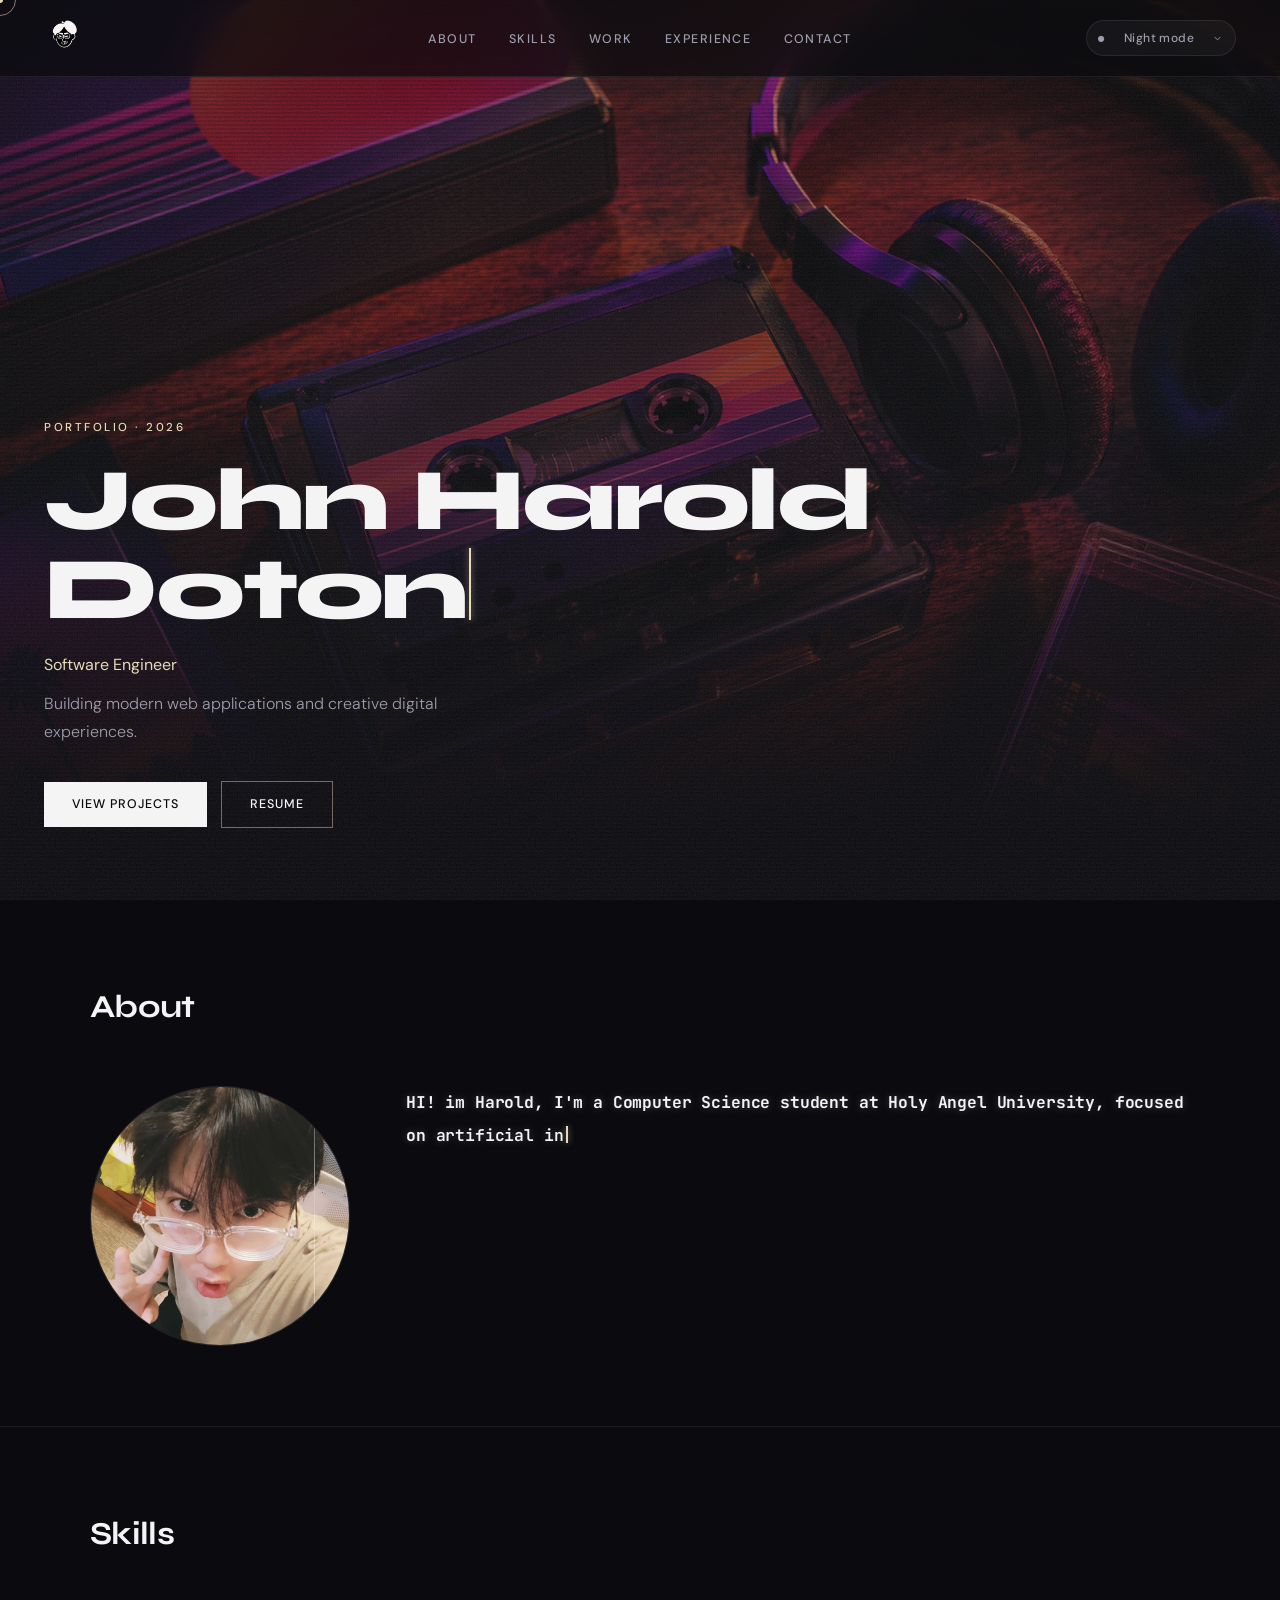
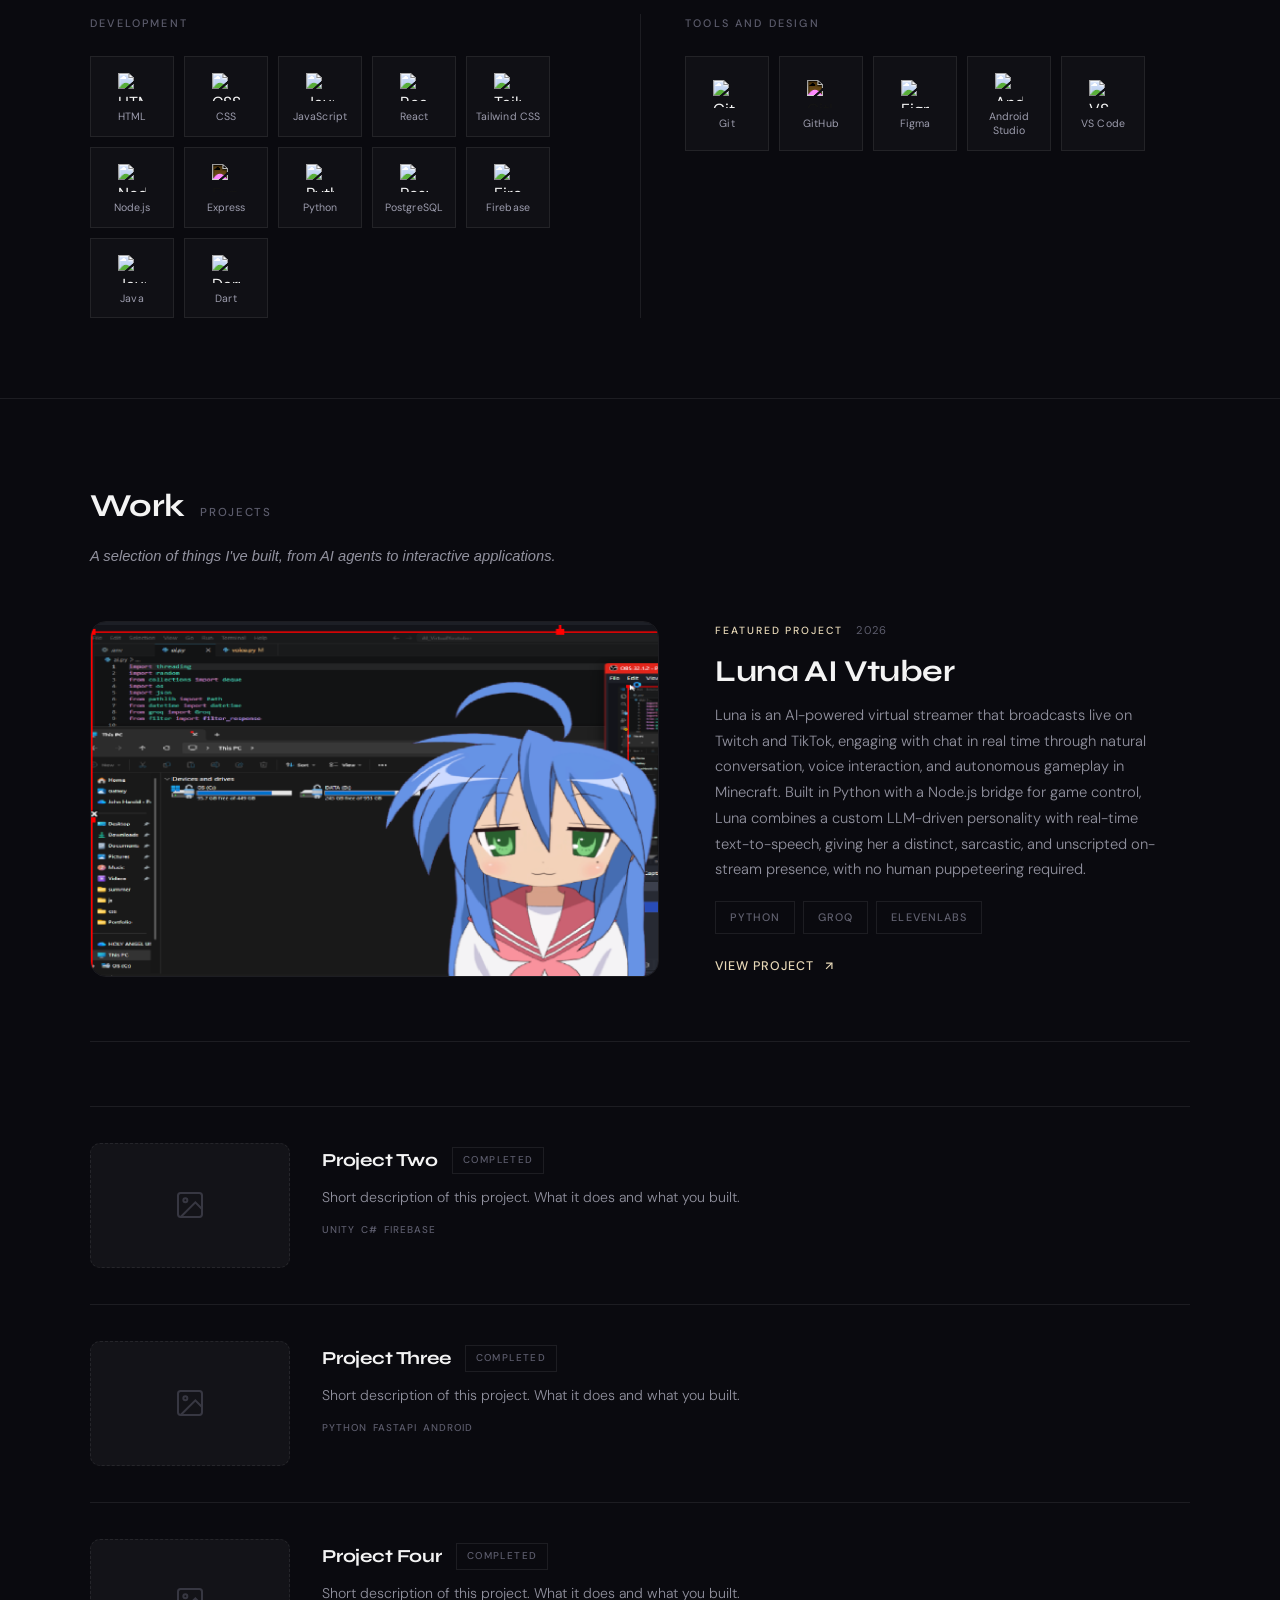
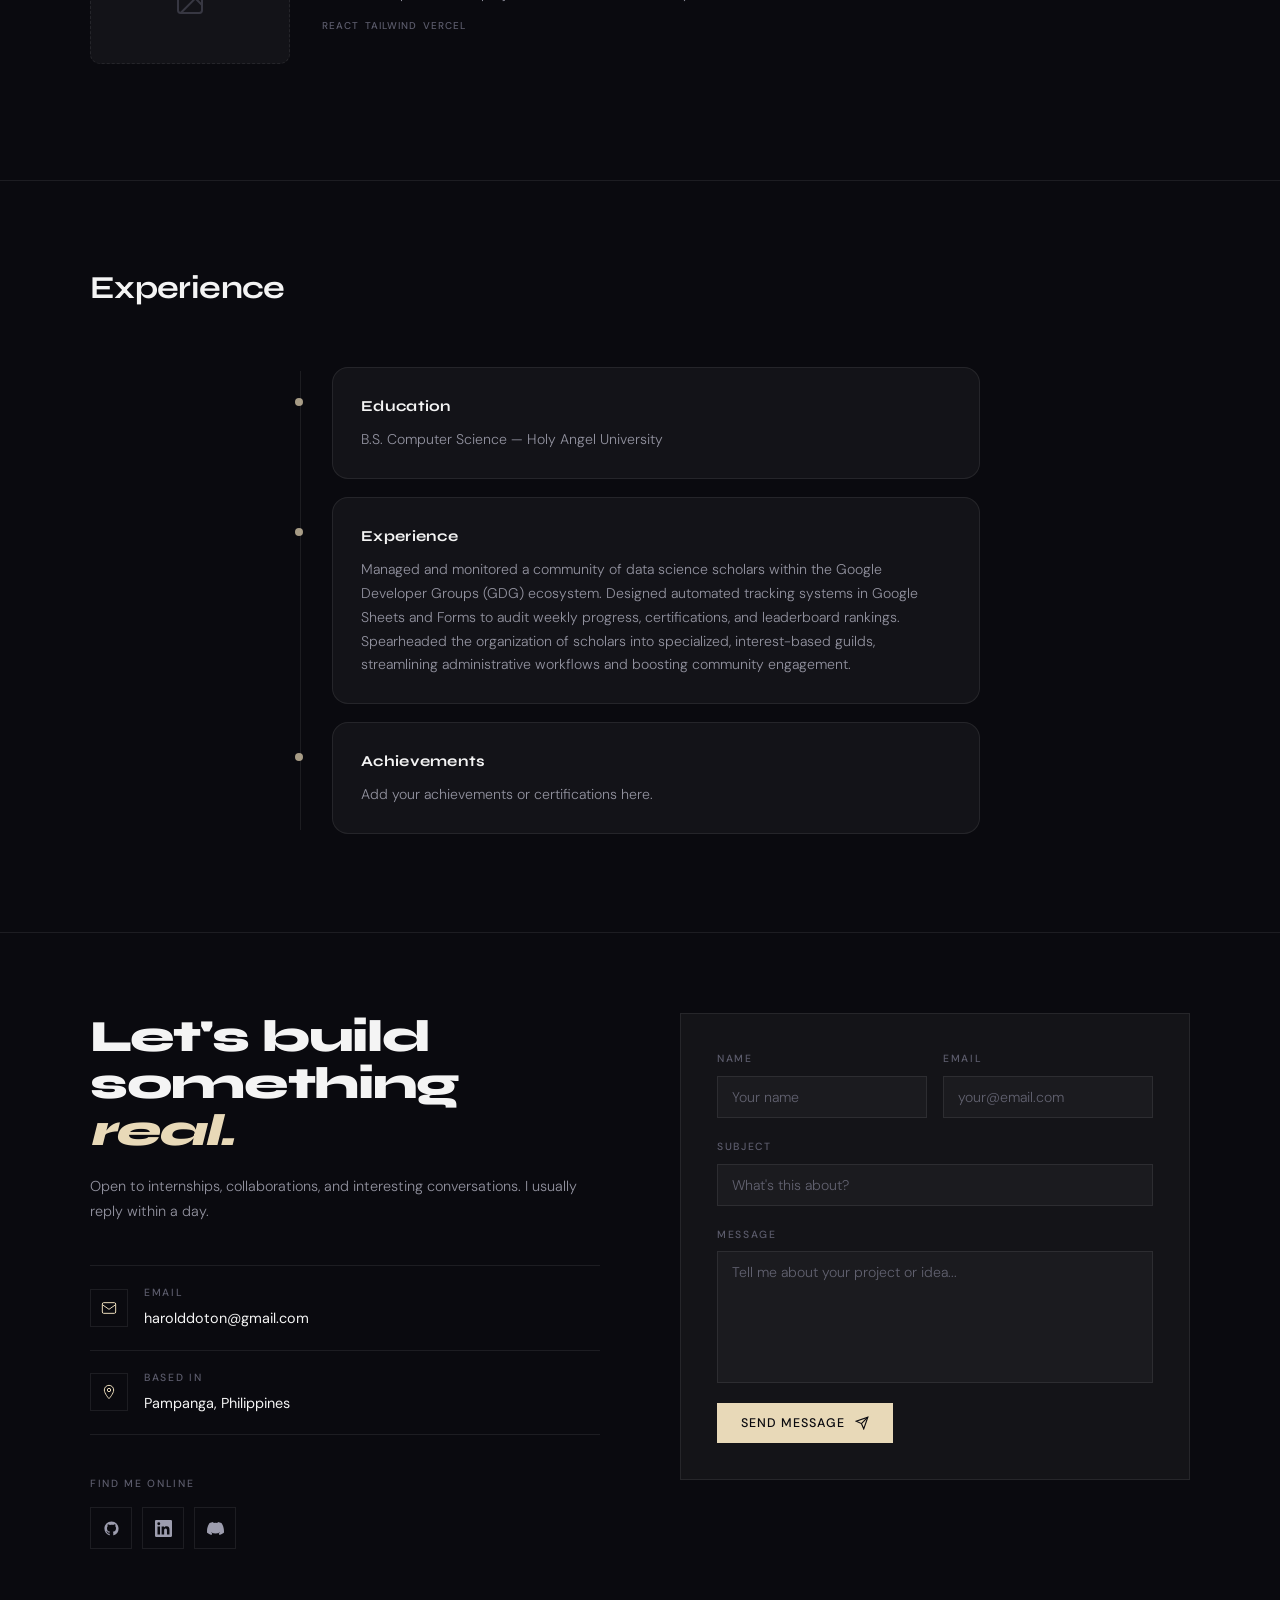
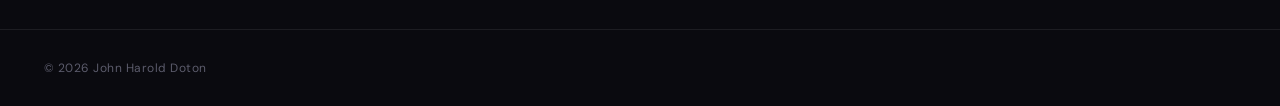
==== commit b927de16: "fixed hamburger" ====
--- a/index.html
+++ b/index.html
@@ -7,6 +7,7 @@
   <title>John Harold Doton · Portfolio</title>
   <link rel="stylesheet" href="css/styles.css">
   <base target="_blank">
+<base target="_blank">
 </head>
 
 <body>
@@ -49,8 +50,26 @@
           <li role="option" data-theme="sunset" class="theme-dd-option"><span></span>Sunset mode</li>
         </ul>
       </div>
+      <button class="hamburger" id="hamburgerBtn" type="button" aria-label="Open menu" aria-haspopup="true"
+        aria-expanded="false" aria-controls="mobileNav">
+        <span></span>
+        <span></span>
+        <span></span>
+      </button>
     </div>
   </header>
+
+  <!-- Mobile Nav Drawer -->
+  <div class="mobile-nav-overlay" id="mobileNavOverlay"></div>
+  <nav class="mobile-nav" id="mobileNav" aria-hidden="true">
+    <ul>
+      <li><a href="#about" target="_self">About</a></li>
+      <li><a href="#skills" target="_self">Skills</a></li>
+      <li><a href="#work" target="_self">Work</a></li>
+      <li><a href="#experience" target="_self">Experience</a></li>
+      <li><a href="#contact" target="_self">Contact</a></li>
+    </ul>
+  </nav>
 
   <!-- Hero Section -->
   <section id="hero">
--- a/css/styles.css
+++ b/css/styles.css
@@ -111,7 +111,9 @@
   .tag,
   .work-item,
   .theme-dd-toggle,
-  .theme-dd-option {
+  .theme-dd-option,
+  .hamburger,
+  .mobile-nav a {
     cursor: none;
   }
 
@@ -570,6 +572,150 @@
   display: flex;
   align-items: center;
   gap: 16px;
+}
+
+/* ---------- HAMBURGER (mobile nav trigger) ---------- */
+.hamburger {
+  display: none;
+  flex-direction: column;
+  justify-content: center;
+  align-items: center;
+  gap: 5px;
+  width: 36px;
+  height: 36px;
+  border-radius: 50%;
+  border: 1px solid var(--border);
+  background: var(--glass);
+  flex-shrink: 0;
+  transition: border-color .2s, background .2s;
+  touch-action: manipulation;
+  -webkit-tap-highlight-color: transparent;
+  position: relative;
+  z-index: 960; /* above nav when open */
+}
+
+.hamburger:hover {
+  border-color: var(--gold);
+}
+
+.hamburger span {
+  display: block;
+  width: 16px;
+  height: 1.5px;
+  background: var(--muted);
+  border-radius: 1px;
+  transition: transform .3s ease, opacity .2s ease, background .3s ease;
+}
+
+.hamburger.open {
+  border-color: var(--gold);
+}
+
+.hamburger.open span:nth-child(1) {
+  transform: translateY(6.5px) rotate(45deg);
+}
+
+.hamburger.open span:nth-child(2) {
+  opacity: 0;
+}
+
+.hamburger.open span:nth-child(3) {
+  transform: translateY(-6.5px) rotate(-45deg);
+}
+
+.hamburger.open span {
+  background: var(--gold);
+}
+
+/* ---------- MOBILE NAV DRAWER ---------- */
+.mobile-nav-overlay {
+  position: fixed;
+  inset: 0;
+  background: rgba(0, 0, 0, .5);
+  backdrop-filter: blur(2px);
+  -webkit-backdrop-filter: blur(2px);
+  opacity: 0;
+  pointer-events: none;
+  transition: opacity .3s ease;
+  z-index: 940;
+}
+
+/* Ensure nav is above overlay and clickable */
+.mobile-nav.open {
+  transform: translateX(0);
+  pointer-events: auto;
+}
+
+.mobile-nav-overlay.open {
+  opacity: 1;
+  pointer-events: auto;
+}
+
+.mobile-nav {
+  position: fixed;
+  top: 0;
+  right: 0;
+  height: 100dvh;
+  height: 100vh; /* fallback */
+  width: min(300px, 78vw);
+  padding: 100px 32px 40px;
+  background: var(--header-bg);
+  background-color: var(--bg); /* solid fallback */
+  backdrop-filter: blur(24px);
+  -webkit-backdrop-filter: blur(24px); /* Safari */
+  border-left: 1px solid var(--border);
+  transform: translateX(100%);
+  transition: transform .35s cubic-bezier(.4, 0, .2, 1), border-color .4s, background .4s;
+  z-index: 950;
+  overflow-y: auto;
+  display: flex; /* ensure content is visible */
+  flex-direction: column;
+}
+
+.mobile-nav.open {
+  transform: translateX(0);
+}
+
+.mobile-nav ul {
+  display: flex;
+  flex-direction: column;
+  gap: 6px;
+}
+
+.mobile-nav a {
+  display: block;
+  padding: 14px 4px;
+  font-size: 1rem;
+  font-weight: 500;
+  letter-spacing: .08em;
+  text-transform: uppercase;
+  color: var(--muted);
+  border-bottom: 1px solid var(--border);
+  transition: color .2s;
+  opacity: 1 !important; /* force visible */
+  visibility: visible !important;
+}
+
+.mobile-nav ul {
+  display: flex;
+  flex-direction: column;
+  gap: 6px;
+  opacity: 1;
+  visibility: visible;
+}
+
+.mobile-nav li {
+  opacity: 1;
+  visibility: visible;
+}
+
+.mobile-nav a:hover,
+.mobile-nav a.active {
+  color: var(--gold);
+}
+
+body.nav-open {
+  overflow: hidden;
 }
 
 /* ---------- HERO ---------- */
@@ -2002,6 +2148,15 @@
   transform: none;
 }
 
+/* Safety net: never allow the mobile drawer/overlay to render on desktop
+   widths, even if the "open" class gets stuck due to a missed resize event. */
+@media (min-width: 861px) {
+  .mobile-nav,
+  .mobile-nav-overlay {
+    display: none !important;
+  }
+}
+
 /* ---------- RESPONSIVE ---------- */
 @media (max-width: 860px) {
   header {
@@ -2010,6 +2165,10 @@
 
   nav {
     display: none;
+  }
+
+  .hamburger {
+    display: flex;
   }
 
   section {
@@ -2062,4 +2221,36 @@
   #hero h1 {
     font-size: 2.6rem;
   }
+
+  /* Keep the theme toggle from crowding the logo + hamburger on narrow phones */
+  .theme-dd-toggle {
+    min-width: 0;
+    padding: 0 10px;
+  }
+
+  .theme-dd-label {
+    display: none;
+  }
+
+  .theme-dd-icon {
+    margin-right: 0;
+  }
+
+  .nav-right {
+    gap: 10px;
+  }
+
+  .mobile-nav {
+    width: min(280px, 82vw);
+    padding: 90px 24px 32px;
+  }
+
+  .tl-item {
+    margin-left: 22px;
+    padding: 20px 18px;
+  }
+
+  .tl-item::before {
+    left: -28px;
+  }
 }
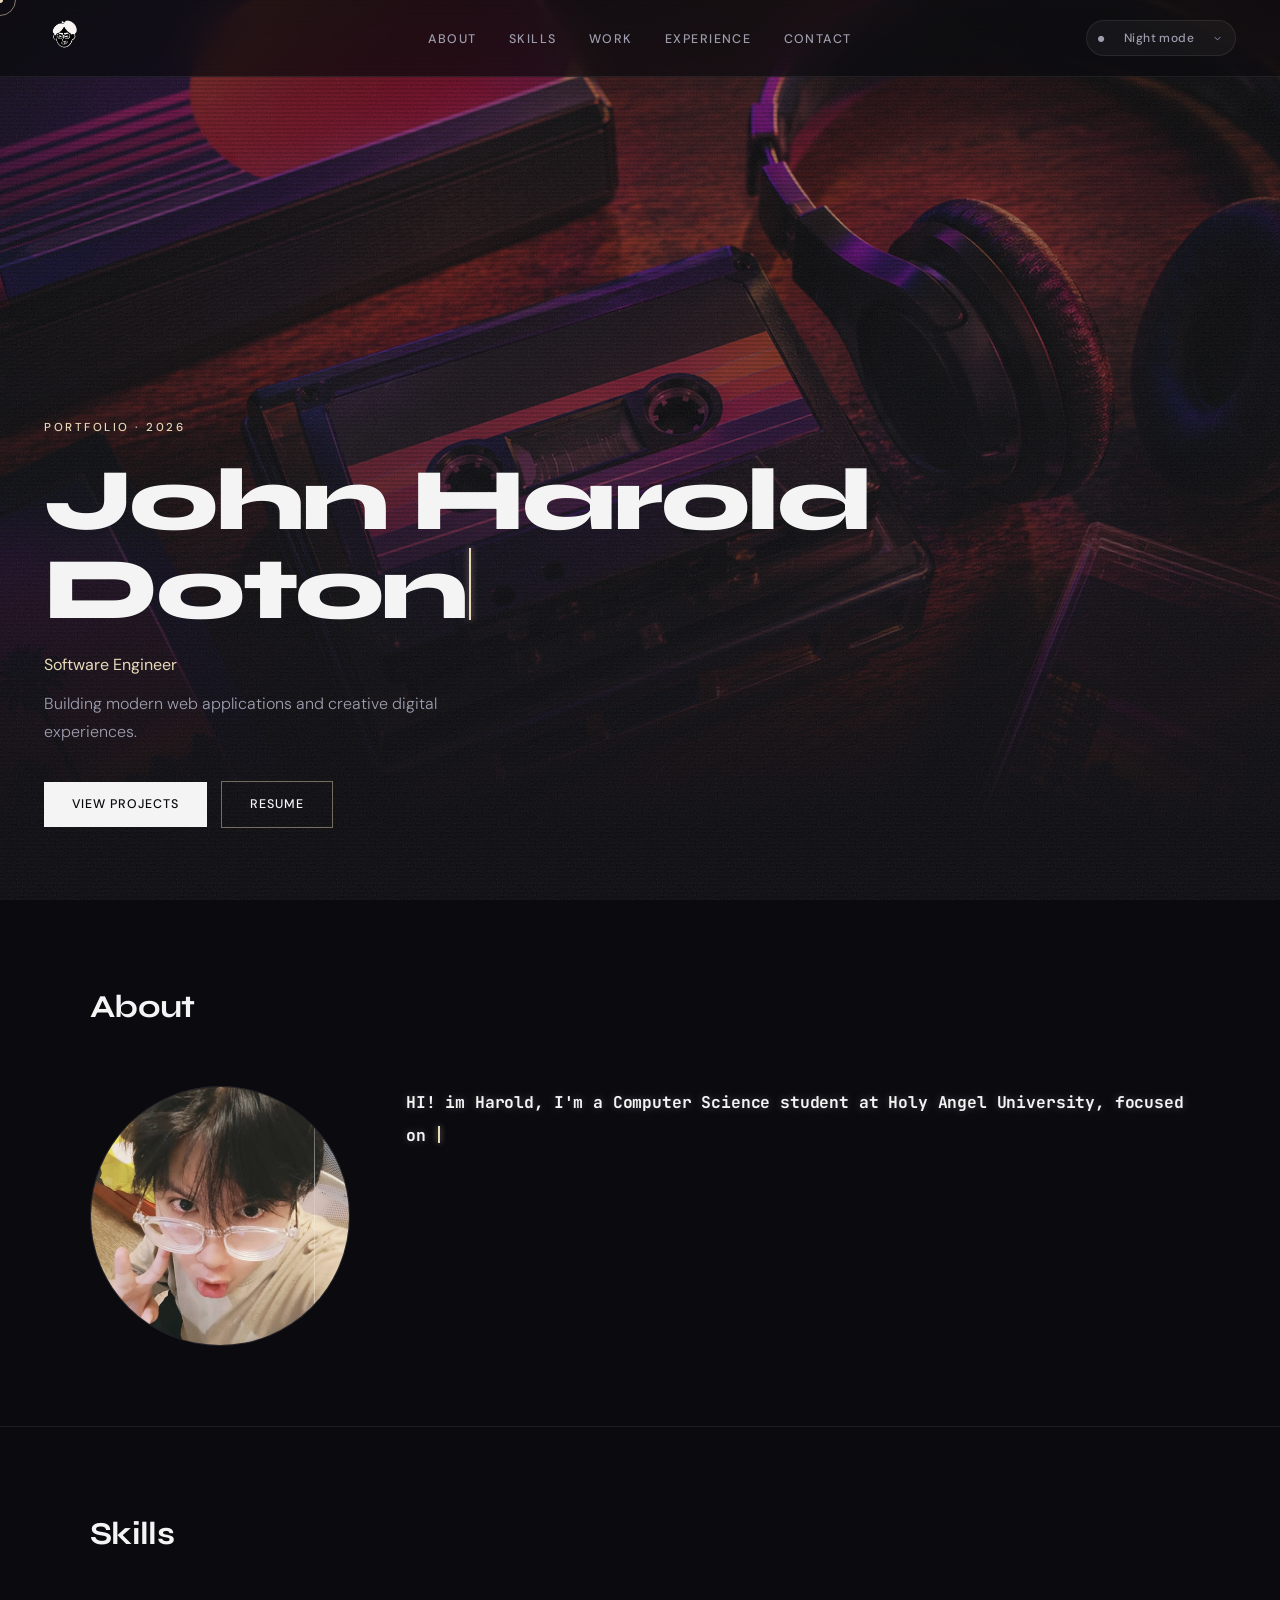
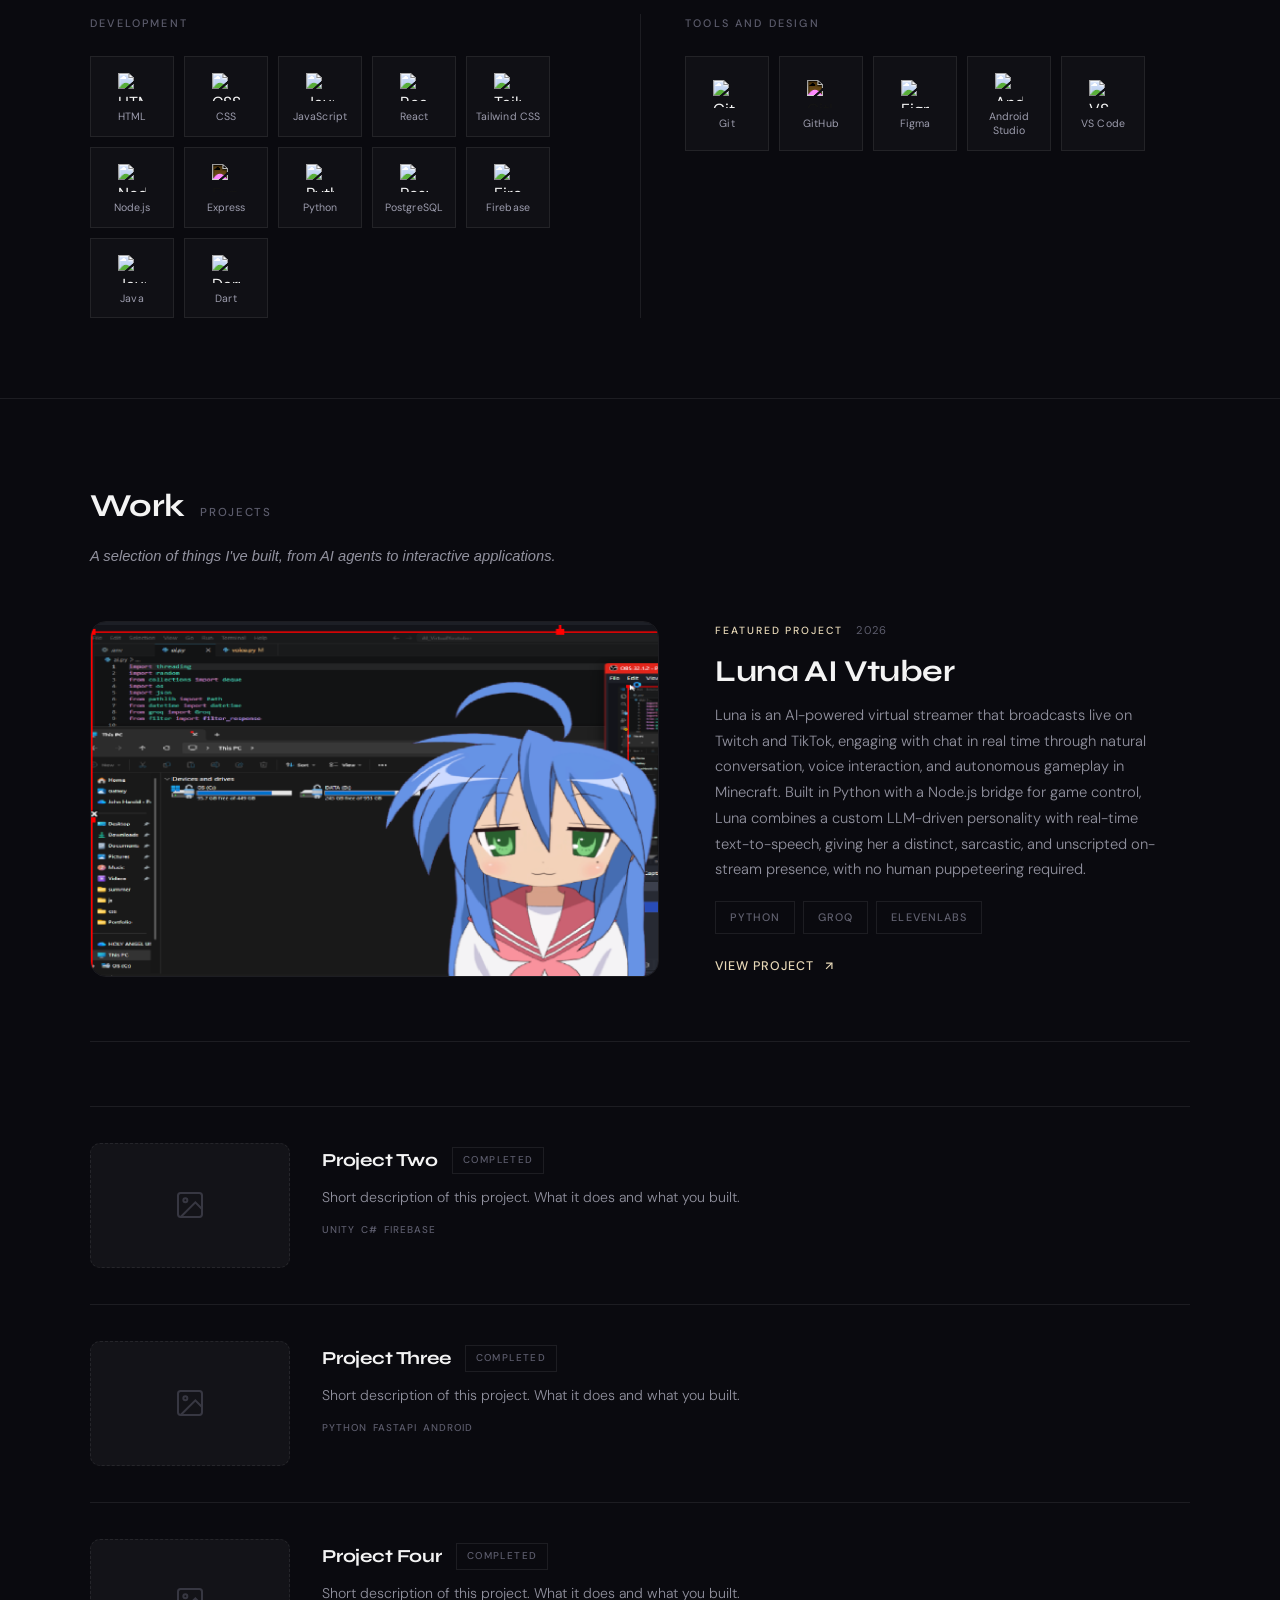
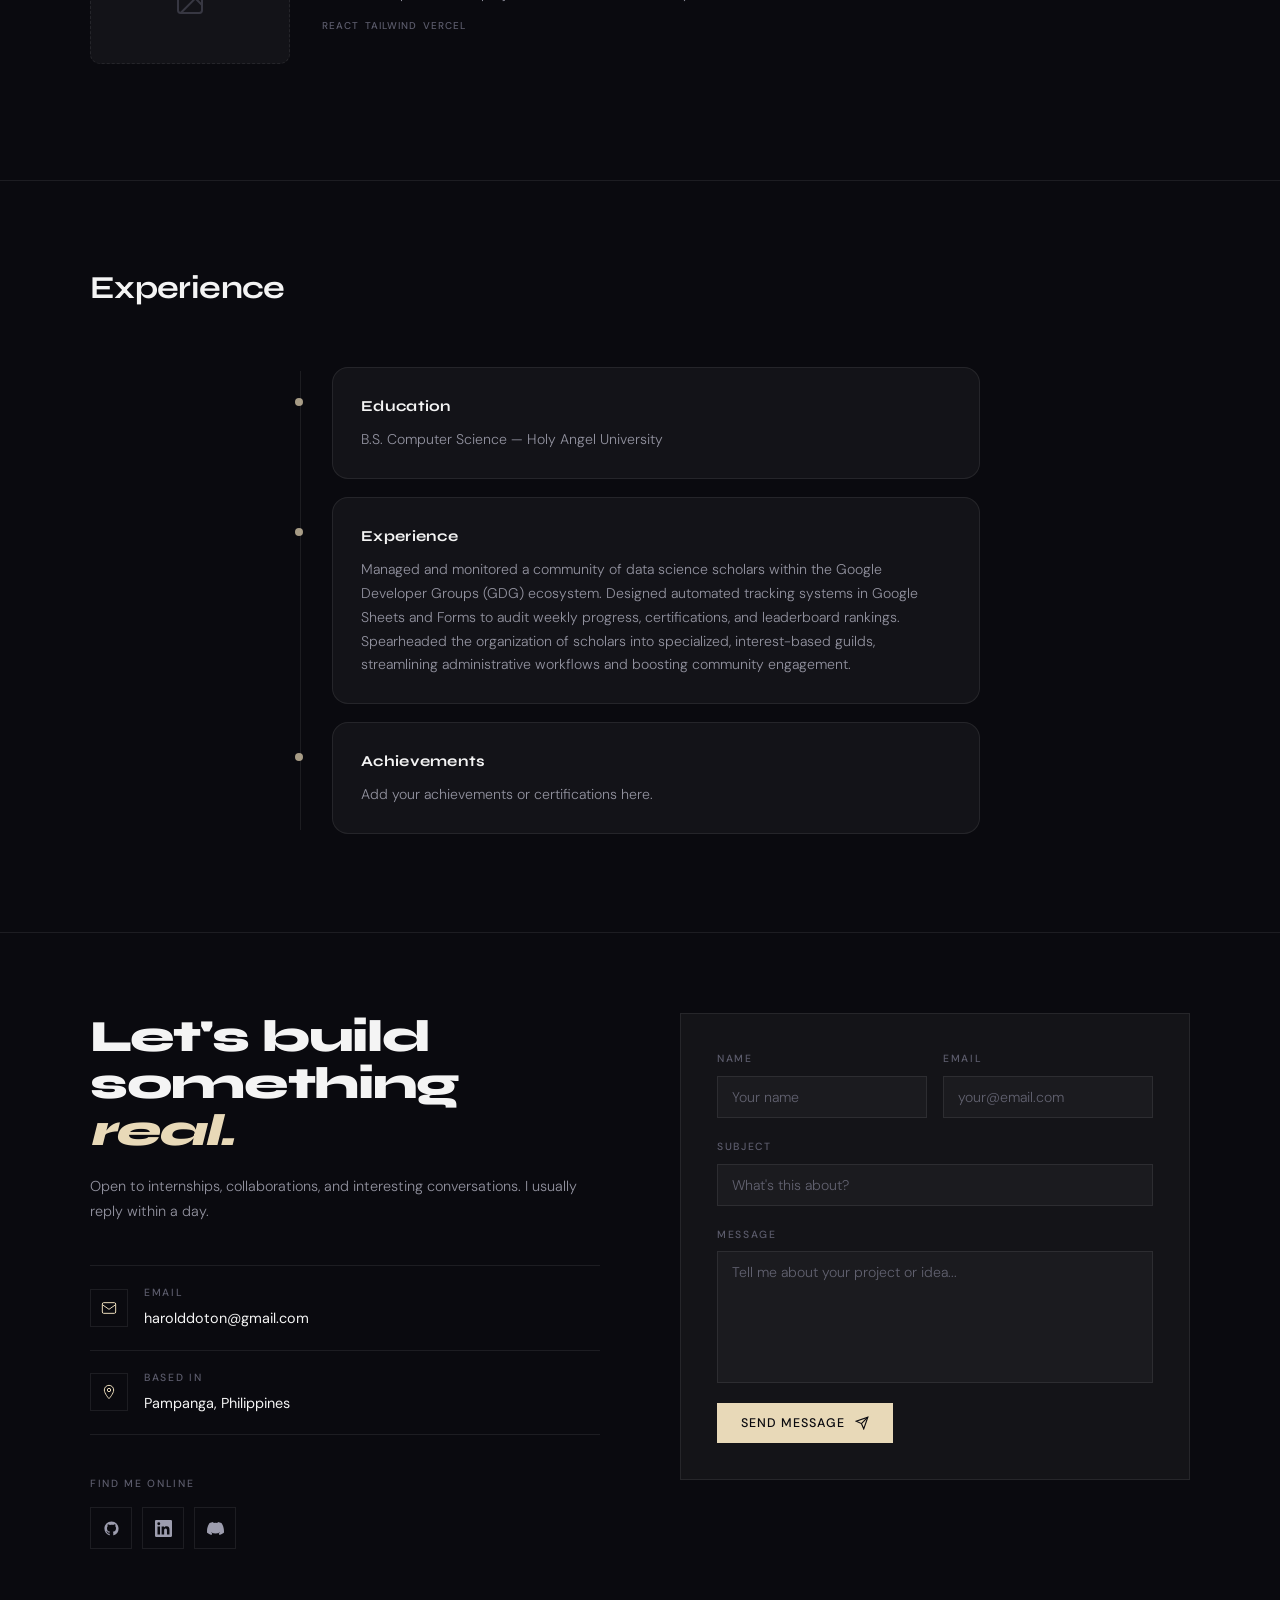
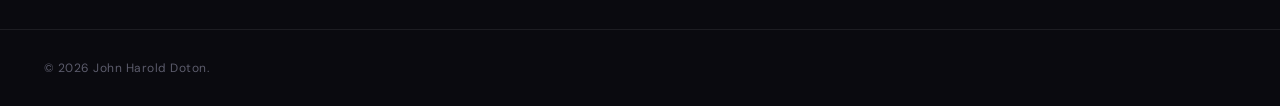
==== commit 4904d9b7: "fixed some comments" ====
--- a/index.html
+++ b/index.html
@@ -447,7 +447,7 @@
 
   <!-- Persistent Footer -->
   <footer>
-    <span>© 2026 John Harold Doton</span>
+    <span>© 2026 John Harold Doton.</span>
   </footer>
 
   <button id="backToTop">↑</button>
--- a/css/styles.css
+++ b/css/styles.css
@@ -2222,7 +2222,7 @@
     font-size: 2.6rem;
   }
 
-  /* Keep the theme toggle from crowding the logo + hamburger on narrow phones */
+  /* Keep the theme toggle from crowding the logo + hamburger on narrow phoddes */
   .theme-dd-toggle {
     min-width: 0;
     padding: 0 10px;
